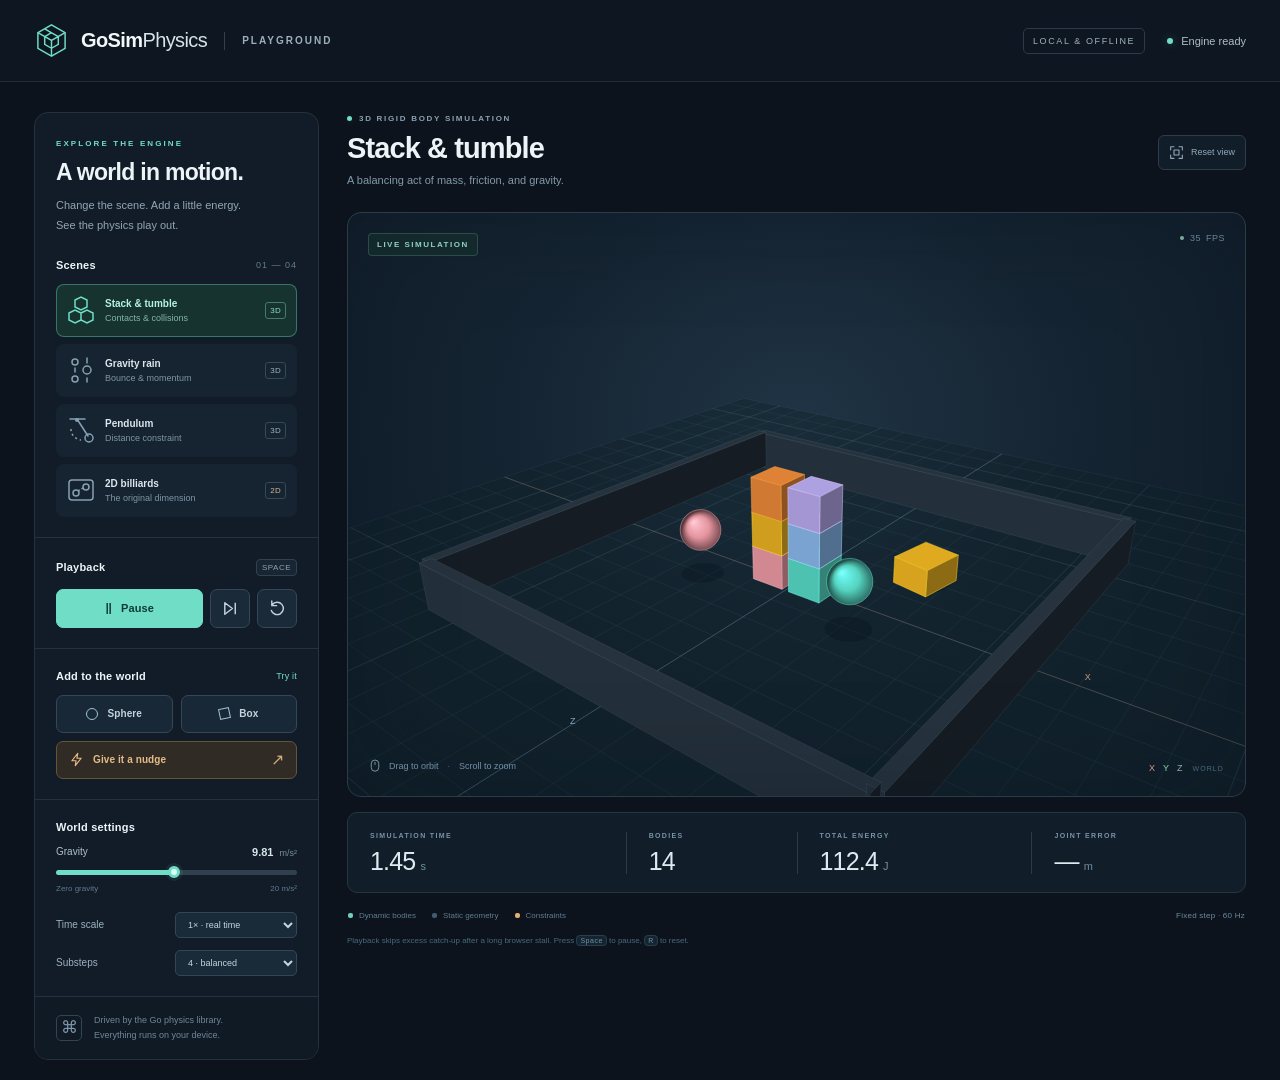
==== examples/browser/demo.html @ 7efc049d "Add 3D physics and offline WebAssembly playground" ====
<!-- Generated with go generate ./examples/browser; do not edit. Go runtime: see THIRD_PARTY_LICENSES.txt. -->
<!doctype html>
<html lang="en">
<head>
  <meta charset="utf-8">
  <meta name="viewport" content="width=device-width, initial-scale=1">
  <meta name="theme-color" content="#0c131d">
  <title>GoSimPhysics · Playground</title>
  <style>:root{color-scheme:dark;--bg:#0c131d;--panel:#111c28;--stage:#101b27;--line:#263341;--text:#edf4f7;--muted:#899ba9;--teal:#70ddc7;--amber:#efba75;--radius:14px;font-family:Inter,"Segoe UI",Arial,sans-serif;font-synthesis:none;font-weight:400;background:var(--bg);color:var(--text)}
*{box-sizing:border-box}body{margin:0;min-width:320px}button,input,select{font:inherit}button,select,input[type=range]{-webkit-tap-highlight-color:transparent}button{cursor:pointer}button:disabled,input:disabled,select:disabled{cursor:wait;opacity:.45}button:focus-visible,a:focus-visible,select:focus-visible,canvas:focus-visible{outline:2px solid var(--teal);outline-offset:4px}button{transition:background .18s,border-color .18s,color .18s,transform .18s}button:active:not(:disabled){transform:translateY(1px)}svg{display:block}button svg{flex-shrink:0}button span{pointer-events:none}[hidden]{display:none!important}
.app-header{height:82px;display:flex;align-items:center;justify-content:space-between;border-bottom:1px solid #202c39;padding:0 34px;gap:20px;background:#0e1721}.brand{color:#f2f7f7;text-decoration:none;display:flex;align-items:center;gap:12px;font-size:20px;font-weight:720;letter-spacing:-.6px;white-space:nowrap}.brand>span{display:flex;align-items:center}.brand-icon{width:35px;height:35px;color:var(--teal)}.brand-light{font-weight:400;color:#d6e3e8}.brand-divider{height:18px;width:1px;background:#34414c;margin:0 17px}.brand-subtitle{font-size:10px;font-weight:650;letter-spacing:2px;color:#9dafba}.header-right{display:flex;align-items:center;gap:22px;white-space:nowrap}.local-badge{font-size:9px;letter-spacing:1.6px;color:#a0b1bd;border:1px solid #2a3a48;border-radius:5px;padding:7px 9px}.engine-status{font-size:11px;color:#aebcc6;display:flex;align-items:center;gap:8px}.status-dot,.live-dot,.fps-dot{width:6px;height:6px;border-radius:50%;display:inline-block;background:#d9ae65;box-shadow:0 0 10px #d9ae6530}.engine-status.ready .status-dot{background:var(--teal);box-shadow:0 0 10px #70ddc740}.engine-status.error .status-dot{background:#ef8880}.workspace{display:grid;grid-template-columns:285px minmax(0,1fr);gap:28px;max-width:1680px;margin:auto;padding:30px 34px 20px;align-items:start}.control-panel{background:var(--panel);border:1px solid #24313e;border-radius:var(--radius);overflow:hidden}.control-panel section{padding:21px 21px 20px;border-bottom:1px solid #24313e}.control-panel .scene-section{padding-top:26px}.eyebrow{font-size:8px;letter-spacing:2.1px;color:var(--teal);font-weight:700;margin:0 0 11px}h1{font-size:23px;letter-spacing:-.7px;font-weight:620;margin:0 0 10px}.panel-intro{font-size:11px;line-height:1.8;color:#93a6b5;margin:0 0 23px}.section-heading{display:flex;align-items:center;justify-content:space-between;margin-bottom:13px;gap:8px}.section-heading h2{font-size:11px;font-weight:650;margin:0;letter-spacing:.2px}.section-heading>span{font-size:9px;letter-spacing:1px;color:#637b8d}.section-heading .small-note{color:var(--teal);letter-spacing:.2px}kbd{font-family:inherit;font-size:8px;color:#8fa2af;background:#182634;border:1px solid #304150;border-radius:4px;padding:3px 5px;letter-spacing:.5px;font-weight:500}.scene-list{display:grid;gap:7px}.scene-button{width:100%;border:1px solid transparent;border-radius:8px;padding:11px 10px;background:#162330;color:#9bb1c0;display:flex;align-items:center;text-align:left;gap:10px;position:relative}.scene-button:hover:not(:disabled){background:#1a2d3a;border-color:#3c5865}.scene-button.selected{border-color:#65cdbb6e;background:#17332f;color:var(--teal)}.scene-icon{width:28px;height:29px;flex-shrink:0;color:#87a1b3}.scene-icon svg{width:28px;height:28px}.selected .scene-icon{color:var(--teal)}.scene-copy{display:flex;flex-direction:column;gap:4px;flex:1;min-width:0}.scene-copy strong{font-size:10px;color:#dbe7ed;font-weight:600;white-space:nowrap}.scene-copy small{font-size:9px;color:#7e96a6;white-space:nowrap}.selected .scene-copy strong{color:#b4f2e5}.selected .scene-copy small{color:#80b5aa}.dimension-tag{font-size:8px;letter-spacing:.3px;border:1px solid #354958;padding:3px 4px;color:#a0b6c3;border-radius:3px}.selected .dimension-tag{border-color:#437b70;color:#92dccd}.dimension-tag-2d{color:#d4b995}.button{border:1px solid #344756;min-height:38px;border-radius:7px;display:inline-flex;align-items:center;justify-content:center;gap:9px;color:#c3d4df;background:#1a2a38;font-size:10px;font-weight:600;letter-spacing:.1px}.button:hover:not(:disabled){background:#233b4a;border-color:#537080}.button-primary{background:var(--teal);border-color:var(--teal);color:#0e3c34;font-size:11px}.button-primary:hover:not(:disabled){background:#91ecd9;border-color:#91ecd9}.button-primary>span:first-child{font-size:15px;font-weight:800;line-height:1}.playback-row{display:grid;grid-template-columns:1fr 40px 40px;gap:7px}.button-icon{padding:9px}.button-icon svg{width:19px;height:19px}.spawn-row{display:grid;grid-template-columns:1fr 1fr;gap:8px}.button-secondary{background:#182837}.shape-circle{width:12px;height:12px;border:1.4px solid #9ac5d2;border-radius:50%;display:inline-block}.shape-box{width:11px;height:11px;border:1.4px solid #9ac5d2;display:inline-block;transform:rotate(-12deg)}.button-kick{width:100%;margin-top:8px;color:#e5bc86;background:#302b24;border-color:#66533b;justify-content:flex-start;padding:0 12px}.button-kick svg{width:15px;height:15px}.button-kick>span{margin-left:auto;font-size:16px;color:#cfac7c}.button-kick:hover:not(:disabled){background:#423528;border-color:#a2845b}.slider-heading{display:flex;justify-content:space-between;align-items:center;font-size:10px;color:#afc0cc;margin:3px 0 12px}.slider-heading output{font-variant-numeric:tabular-nums;font-size:11px;color:#d7e6eb;font-weight:600}.slider-heading output span{font-size:9px;color:#778e9f;font-weight:400;margin-left:3px}input[type=range]{width:100%;height:5px;appearance:none;-webkit-appearance:none;border-radius:5px;background:linear-gradient(to right,var(--teal) 49.05%,#31404e 49.05%);margin:0;display:block;cursor:pointer;accent-color:var(--teal)}input[type=range]::-webkit-slider-thumb{appearance:none;-webkit-appearance:none;width:12px;height:12px;background:#d9fff5;border:3px solid #70ddc7;border-radius:50%;box-shadow:0 0 0 3px #70ddc714}input[type=range]::-moz-range-thumb{width:7px;height:7px;background:#d9fff5;border:3px solid #70ddc7;border-radius:50%}.range-endpoints{display:flex;justify-content:space-between;color:#607a8c;font-size:8px;margin:9px 0 19px}.select-row{display:flex;align-items:center;justify-content:space-between;gap:10px;font-size:10px;color:#9cb1bf;margin-top:12px}.select-row select{color:#c4d5df;background:#192a38;border:1px solid #324655;border-radius:5px;font-size:9px;padding:6px 21px 6px 8px;min-width:122px;cursor:pointer}.panel-footnote{display:flex;align-items:center;gap:12px;padding:16px 21px;background:#101a25}.footnote-mark{border:1px solid #334352;border-radius:5px;color:#7c96a9;font-size:17px;width:26px;height:26px;display:grid;place-items:center}.panel-footnote p{font-size:9px;color:#6f8799;line-height:1.7;margin:0}.simulation-panel{min-width:0;padding-top:1px}.stage-heading{display:flex;justify-content:space-between;align-items:center;min-height:99px;padding:1px 0 22px;gap:16px}.stage-eyebrow{display:flex;align-items:center;gap:7px;font-size:8px;letter-spacing:1.7px;font-weight:650;color:#88a2b3;margin-bottom:9px}.live-dot{width:5px;height:5px;background:var(--teal)}.stage-heading h2{font-size:29px;font-weight:570;letter-spacing:-.9px;margin:0 0 7px}.stage-heading p{font-size:11px;line-height:1.6;color:#829aaa;margin:0}.view-button{display:flex;align-items:center;gap:7px;border:1px solid #2c3c4a;border-radius:6px;color:#91a8b9;background:#111d29;padding:9px 10px;font-size:9px;white-space:nowrap}.view-button:hover{border-color:#638596;background:#1a2b38}.view-button svg{width:15px;height:15px}.stage{width:100%;height:clamp(450px,65vh,750px);border:1px solid #2b3c49;border-radius:var(--radius);overflow:hidden;position:relative;background:radial-gradient(ellipse at 50% 36%,#203445 0,#152432 45%,#101c28 100%);isolation:isolate}.stage canvas{width:100%;height:100%;display:block;touch-action:none;cursor:grab}.stage canvas.dragging{cursor:grabbing}.stage-vignette{position:absolute;inset:0;pointer-events:none;border-radius:inherit;box-shadow:inset 0 0 110px #06101b40;z-index:2}.stage-top-left,.stage-top-right{position:absolute;top:20px;z-index:3;pointer-events:none}.stage-top-left{left:20px}.scene-pill{color:#8ed2c3;border:1px solid #47706580;background:#152f2caa;border-radius:4px;font-size:8px;letter-spacing:1.5px;font-weight:650;padding:6px 8px;display:inline-block}.scene-pill.paused{color:#d7b88d;border-color:#725d42;background:#332d25cc}.stage-top-right{right:20px;color:#698396;font-size:9px;letter-spacing:.5px;display:flex;align-items:center;gap:5px;font-variant-numeric:tabular-nums}.fps-dot{width:4px;height:4px;background:#7eaa9d;margin-right:1px;box-shadow:none}.camera-hint{position:absolute;bottom:22px;left:21px;font-size:9px;color:#7390a4;display:flex;align-items:center;gap:8px;pointer-events:none;z-index:3}.camera-hint svg{width:12px;height:16px;color:#9bb8c7}.hint-divider{padding:0 9px;color:#496b80}.axis-legend{position:absolute;bottom:23px;right:21px;display:flex;align-items:center;gap:8px;font-size:9px;z-index:3;pointer-events:none}.axis-x{color:#e09d84}.axis-y{color:#82d9bc}.axis-z{color:#8daecc}.axis-label{color:#486a7d;font-size:7px;letter-spacing:1.1px;margin-left:2px}.loading-overlay,.fatal-overlay{position:absolute;inset:0;z-index:5;display:flex;flex-direction:column;justify-content:center;align-items:center;gap:12px;text-align:center;background:#101c29f2;backdrop-filter:blur(5px);padding:30px}.loading-overlay strong,.fatal-overlay strong{font-size:16px;font-weight:550;letter-spacing:-.2px;color:#d3e5eb}.loading-overlay>span,.fatal-overlay p{font-size:11px;line-height:1.7;color:#7693a7;max-width:360px;margin:0}.loading-orbit{position:relative;width:50px;height:50px;border:1px solid #3b6e6950;border-radius:50%;margin-bottom:10px;transform:rotate(-30deg)}.loading-orbit:before{content:"";position:absolute;inset:9px;border:1px solid #70ddc740;border-radius:50%;transform:rotate(60deg) scaleX(.5)}.loading-orbit:after{content:"";position:absolute;inset:20px;background:#9ae9d6;border-radius:50%;box-shadow:0 0 25px #70ddc740}.loading-orbit span{display:block;position:absolute;inset:0;animation:orbit 2s linear infinite}.loading-orbit span:after{content:"";display:block;position:absolute;width:6px;height:6px;border-radius:50%;top:-3px;left:22px;background:var(--teal);box-shadow:0 0 15px #70ddc760}@keyframes orbit{to{transform:rotate(360deg)}}.error-symbol{font-family:Georgia,serif;font-size:25px;color:#eba18e;display:grid;place-items:center;width:45px;height:45px;border:1px solid #b56c5b80;border-radius:50%;margin-bottom:8px}.fatal-overlay .button{padding:0 20px;margin-top:5px}.toast{position:absolute;z-index:7;bottom:58px;left:50%;transform:translateX(-50%);width:max-content;max-width:calc(100% - 32px);color:#f0c8ac;background:#3a2a23f2;border:1px solid #8b5d44;box-shadow:0 8px 25px #0005;border-radius:8px;font-size:11px;line-height:1.6;padding:10px 16px;text-align:center}.metrics{display:grid;grid-template-columns:1.3fr .8fr 1.1fr 1fr;border:1px solid #253643;border-radius:10px;background:#111d29;margin-top:15px;padding:19px 0 18px}.metric{display:flex;flex-direction:column;gap:10px;padding:0 22px;border-left:1px solid #2a3b48}.metric:first-child{border-left:0}.metric-label{font-size:7px;letter-spacing:1.35px;color:#7893a5;font-weight:600;white-space:nowrap}.metric-number{font-size:25px;line-height:1;letter-spacing:-.8px;font-weight:450;font-variant-numeric:tabular-nums;color:#dcebf0}.metric-number>span{font-size:11px;color:#718fa2;margin-left:5px;letter-spacing:0}.stage-footer{display:flex;align-items:center;justify-content:space-between;gap:10px;color:#5f7c90;font-size:8px;padding:18px 1px 0}.stage-footer>span:first-child{display:flex;align-items:center;gap:6px}.legend-swatch{width:5px;height:5px;display:inline-block;background:#73cdbc;border-radius:2px}.legend-static{background:#435d70;margin-left:10px}.legend-joint{background:#e0b06e;margin-left:10px}.step-note{color:#6f8b9f;letter-spacing:.25px;white-space:nowrap}.timing-note{margin:14px 0 0;color:#49687e;font-size:8px;line-height:1.8}.timing-note kbd{font-size:7px;padding:1px 3px;color:#7192a8;background:#142431;border-color:#2a3d4b}
@media(min-width:1500px){.workspace{grid-template-columns:300px minmax(0,1fr);gap:36px;padding-top:36px}.control-panel section{padding-left:24px;padding-right:24px}.stage{height:min(72vh,850px)}.panel-intro{font-size:12px}.scene-copy strong{font-size:11px}.scene-copy small{font-size:10px}.scene-button{padding:13px 11px}.stage-heading{min-height:105px}.button{font-size:11px}.metric-number{font-size:29px}}
@media(max-width:1000px){.app-header{padding:0 20px;height:74px}.workspace{padding:23px 20px 18px;grid-template-columns:250px minmax(0,1fr);gap:20px}.control-panel section{padding-left:16px;padding-right:16px}.panel-footnote{padding-left:16px}.brand-subtitle{display:none}.brand-divider{display:none}.stage-heading h2{font-size:25px}.stage-heading p{font-size:10px}.stage-heading{min-height:100px}.stage{height:clamp(480px,69vh,720px)}.view-button{padding:8px}.view-button>span{display:none}.metrics{grid-template-columns:1.1fr .7fr 1fr .9fr}.metric{padding:0 12px;gap:11px}.metric-label{font-size:6px;letter-spacing:.85px}.metric-number{font-size:23px}.local-badge{font-size:8px;letter-spacing:1.2px}.header-right{gap:14px}.stage-footer{align-items:flex-start;line-height:1.8}.stage-footer>span:first-child{flex-wrap:wrap;row-gap:0}.camera-hint{font-size:8px;left:15px}.axis-legend{right:14px;gap:6px}.axis-label{display:none}.hint-divider{padding:0 5px}}
@media(max-width:700px){.app-header{height:65px;padding:0 17px}.brand{font-size:18px;gap:9px}.brand-icon{width:29px;height:29px}.header-right{gap:10px}.local-badge{display:none}.engine-status{font-size:9px;gap:6px}.workspace{display:flex;flex-direction:column;padding:20px 13px 20px;gap:22px}.simulation-panel{order:0;width:100%}.control-panel{order:1;width:100%;display:grid;grid-template-columns:1fr 1fr}.control-panel section{padding:18px;border-bottom:1px solid #24313e}.control-panel .scene-section{grid-column:1/-1;padding:21px 18px}.scene-section>.eyebrow{display:none}.scene-section>h1{font-size:20px}.panel-intro{margin:0 0 17px;font-size:10px;line-height:1.6}.panel-intro br{display:none}.scene-list{grid-template-columns:1fr 1fr;gap:8px}.scene-button{padding:10px 8px;gap:8px}.scene-copy strong{font-size:10px}.scene-copy small{font-size:8px}.scene-icon,.scene-icon svg{width:25px;height:25px}.dimension-tag{font-size:7px;padding:3px}.playback-section{border-right:1px solid #24313e}.control-panel .settings-section{grid-column:1/-1;padding-top:19px;padding-bottom:21px}.settings-section>.section-heading{margin-bottom:17px}.select-row{margin-top:13px}.select-row select{min-width:150px}.range-endpoints{margin-bottom:16px}.control-panel .panel-footnote{grid-column:1/-1;padding:15px 18px}.panel-footnote p br{display:none}.stage-heading{min-height:85px;padding-bottom:18px}.stage-heading h2{font-size:25px;letter-spacing:-.65px}.stage-heading p{font-size:10px}.stage-eyebrow{font-size:7px;letter-spacing:1.35px;margin-bottom:8px}.stage{height:430px;border-radius:12px}.stage-top-left,.stage-top-right{top:15px}.stage-top-left{left:14px}.stage-top-right{right:15px;font-size:8px}.scene-pill{font-size:7px;padding:5px 6px}.camera-hint{bottom:17px;left:13px;font-size:8px;gap:6px}.axis-legend{bottom:18px;right:14px;font-size:8px;gap:7px}.camera-hint svg{width:10px;height:14px}.metrics{margin-top:12px;padding:17px 0;grid-template-columns:1.1fr .7fr 1fr .9fr;gap:0}.metric{padding:0 10px;gap:10px}.metric-label{font-size:6px;letter-spacing:.6px}.metric-number{font-size:22px}.metric-number>span{font-size:9px;margin-left:3px}.stage-footer{padding-top:14px;font-size:7px}.stage-footer>span:first-child{gap:4px}.legend-static,.legend-joint{margin-left:7px}.step-note{font-size:7px}.timing-note{font-size:7px;margin-top:11px}.playback-row{grid-template-columns:1fr 33px 33px;gap:5px}.button{min-height:35px;font-size:9px;gap:7px}.button-icon{padding:7px}.button-icon svg{width:17px;height:17px}.spawn-row{gap:5px}.button-kick{padding:0 9px;gap:6px}.button-kick svg{width:13px;height:13px}.section-heading h2{font-size:10px}.section-heading>span{font-size:8px}.interaction-section .small-note{display:none}}
@media(max-width:370px){.brand{font-size:16px}.stage{height:390px}.metric{padding:0 7px}.metric-label{letter-spacing:.2px;font-size:5.5px}.metric-number{font-size:20px}.scene-copy small{display:none}.scene-button{gap:6px}.scene-copy strong{font-size:9px}.control-panel section{padding-left:13px;padding-right:13px}.playback-row{grid-template-columns:1fr 29px 29px}.stage-footer .step-note{display:none}}
@media(prefers-reduced-motion:reduce){*{transition:none!important}.loading-orbit span{animation:none}}
</style>
</head>
<body>
  <header class="app-header">
    <a class="brand" href="#" aria-label="GoSimPhysics playground">
      <svg class="brand-icon" viewBox="0 0 36 36" fill="none" aria-hidden="true"><path d="m18 2 14 8v16l-14 8-14-8V10L18 2Z" stroke="currentColor" stroke-width="1.5"/><path d="m4 10 14 8 14-8M18 18v16M11 6l14 8v8l-7 4-7-4V14l7-4" stroke="currentColor" stroke-width="1.5"/></svg>
      <span>GoSim<span class="brand-light">Physics</span><span class="brand-divider"></span><span class="brand-subtitle">PLAYGROUND</span></span>
    </a>
    <div class="header-right"><span class="local-badge">LOCAL &amp; OFFLINE</span><span class="engine-status" id="engine-status" role="status"><span class="status-dot"></span><span id="engine-status-text">Starting engine</span></span></div>
  </header>

  <main class="workspace">
    <aside class="control-panel" aria-label="Simulation controls">
      <section class="scene-section">
        <p class="eyebrow">EXPLORE THE ENGINE</p>
        <h1>A world in motion.</h1>
        <p class="panel-intro">Change the scene. Add a little energy.<br>See the physics play out.</p>
        <div class="section-heading"><h2>Scenes</h2><span>01 — 04</span></div>
        <div class="scene-list" role="group" aria-label="Choose a scene">
          <button class="scene-button engine-control selected" data-scene="stack" aria-pressed="true" disabled>
            <span class="scene-icon"><svg viewBox="0 0 28 28" fill="none" aria-hidden="true"><path d="m8 3 6-3 6 3v7l-6 3-6-3V3ZM2 16l6-3 6 3v7l-6 3-6-3v-7Zm12 0 6-3 6 3v7l-6 3-6-3v-7Z" transform="translate(0 1)" stroke="currentColor" stroke-width="1.5"/></svg></span>
            <span class="scene-copy"><strong>Stack &amp; tumble</strong><small>Contacts &amp; collisions</small></span><span class="dimension-tag">3D</span>
          </button>
          <button class="scene-button engine-control" data-scene="rain" aria-pressed="false" disabled>
            <span class="scene-icon"><svg viewBox="0 0 28 28" fill="none" aria-hidden="true"><circle cx="8" cy="6" r="3" stroke="currentColor" stroke-width="1.5"/><circle cx="20" cy="14" r="4" stroke="currentColor" stroke-width="1.5"/><circle cx="8" cy="23" r="3" stroke="currentColor" stroke-width="1.5"/><path d="M20 2v5M8 12v4m12 6v4" stroke="currentColor" stroke-width="1.5" stroke-linecap="round"/></svg></span>
            <span class="scene-copy"><strong>Gravity rain</strong><small>Bounce &amp; momentum</small></span><span class="dimension-tag">3D</span>
          </button>
          <button class="scene-button engine-control" data-scene="pendulum" aria-pressed="false" disabled>
            <span class="scene-icon"><svg viewBox="0 0 28 28" fill="none" aria-hidden="true"><path d="M3 3h15M10 3l11 17" stroke="currentColor" stroke-width="1.5" stroke-linecap="round"/><circle cx="10" cy="4" r="2" fill="currentColor"/><circle cx="22" cy="22" r="4" stroke="currentColor" stroke-width="1.5"/><path d="M4 13c0 6 4 10 10 11" stroke="currentColor" stroke-width="1.5" stroke-dasharray="2 3"/></svg></span>
            <span class="scene-copy"><strong>Pendulum</strong><small>Distance constraint</small></span><span class="dimension-tag">3D</span>
          </button>
          <button class="scene-button engine-control" data-scene="billiards2d" aria-pressed="false" disabled>
            <span class="scene-icon"><svg viewBox="0 0 28 28" fill="none" aria-hidden="true"><rect x="2" y="4" width="24" height="20" rx="3" stroke="currentColor" stroke-width="1.5"/><circle cx="9" cy="17" r="3" stroke="currentColor" stroke-width="1.5"/><circle cx="19" cy="11" r="3" stroke="currentColor" stroke-width="1.5"/><path d="m11 15 5-3" stroke="currentColor" stroke-width="1.5" stroke-dasharray="2 2"/></svg></span>
            <span class="scene-copy"><strong>2D billiards</strong><small>The original dimension</small></span><span class="dimension-tag dimension-tag-2d">2D</span>
          </button>
        </div>
      </section>

      <section class="playback-section" aria-label="Playback">
        <div class="section-heading"><h2>Playback</h2><kbd>SPACE</kbd></div>
        <div class="playback-row">
          <button class="button button-primary engine-control" id="pause-button" disabled><span id="pause-icon" aria-hidden="true">Ⅱ</span><span id="pause-label">Pause</span></button>
          <button class="button button-icon engine-control" id="step-button" aria-label="Single step" title="Pause and advance one step" disabled><svg viewBox="0 0 20 20" fill="none" aria-hidden="true"><path d="m4 4 8 6-8 6V4Zm11 0v12" stroke="currentColor" stroke-width="1.5" stroke-linejoin="round"/></svg></button>
          <button class="button button-icon engine-control" id="reset-button" aria-label="Reset scene" title="Reset scene (R)" disabled><svg viewBox="0 0 20 20" fill="none" aria-hidden="true"><path d="M4.5 6a6.5 6.5 0 1 1-1 6M4 2v5h5" stroke="currentColor" stroke-width="1.5" stroke-linecap="round" stroke-linejoin="round"/></svg></button>
        </div>
      </section>

      <section class="interaction-section" aria-label="Add motion">
        <div class="section-heading"><h2>Add to the world</h2><span class="small-note">Try it</span></div>
        <div class="spawn-row">
          <button class="button button-secondary engine-control" id="sphere-button" disabled><span class="shape-circle" aria-hidden="true"></span>Sphere</button>
          <button class="button button-secondary engine-control" id="box-button" disabled><span class="shape-box" aria-hidden="true"></span>Box</button>
        </div>
        <button class="button button-kick engine-control" id="kick-button" disabled><svg viewBox="0 0 18 18" fill="none" aria-hidden="true"><path d="m10.5 1.5-7 9h5l-1 6 7-9h-5l1-6Z" stroke="currentColor" stroke-width="1.4" stroke-linejoin="round"/></svg>Give it a nudge<span aria-hidden="true">↗</span></button>
      </section>

      <section class="settings-section" aria-label="World settings">
        <div class="section-heading"><h2>World settings</h2></div>
        <label class="slider-heading" for="gravity-input"><span>Gravity</span><output id="gravity-value" for="gravity-input">9.81 <span>m/s²</span></output></label>
        <input class="engine-control" id="gravity-input" type="range" min="0" max="20" step="0.01" value="9.81" disabled>
        <div class="range-endpoints"><span>Zero gravity</span><span>20 m/s²</span></div>
        <div class="select-row"><label for="speed-input">Time scale</label><select id="speed-input" class="engine-control" disabled><option value="0.25">0.25× · slow</option><option value="0.5">0.5×</option><option value="1" selected>1× · real time</option><option value="2">2×</option></select></div>
        <div class="select-row"><label for="substeps-input">Substeps</label><select id="substeps-input" class="engine-control" disabled><option value="1">1 · basic</option><option value="4" selected>4 · balanced</option><option value="8">8 · precise</option></select></div>
      </section>
      <div class="panel-footnote"><span class="footnote-mark" aria-hidden="true">⌘</span><p>Driven by the Go physics library.<br>Everything runs on your device.</p></div>
    </aside>

    <section class="simulation-panel" aria-label="Physics simulation">
      <div class="stage-heading">
        <div><div class="stage-eyebrow"><span class="live-dot"></span><span id="dimension-label">3D RIGID BODY SIMULATION</span></div><h2 id="scene-title">Stack &amp; tumble</h2><p id="scene-description">A balancing act of mass, friction, and gravity.</p></div>
        <button class="view-button" id="view-button" title="Reset camera view"><svg viewBox="0 0 18 18" fill="none" aria-hidden="true"><path d="M6 2H2v4m10-4h4v4M2 12v4h4m10-4v4h-4M6 6h6v6H6V6Z" stroke="currentColor" stroke-width="1.3" stroke-linecap="round" stroke-linejoin="round"/></svg><span>Reset view</span></button>
      </div>

      <div class="stage" id="stage">
        <canvas id="simulation-canvas" tabindex="0" aria-label="Interactive physics scene. Drag to orbit the 3D camera and scroll to zoom."></canvas>
        <div class="stage-vignette" aria-hidden="true"></div>
        <div class="stage-top-left"><span class="scene-pill" id="playback-status">LIVE SIMULATION</span></div>
        <div class="stage-top-right"><span class="fps-dot"></span><span id="fps-value">—</span> FPS</div>
        <div class="camera-hint" id="camera-hint"><svg viewBox="0 0 16 18" fill="none" aria-hidden="true"><rect x="3" y="1" width="10" height="15" rx="5" stroke="currentColor"/><path d="M8 4v3" stroke="currentColor" stroke-linecap="round"/></svg><span>Drag to orbit<span class="hint-divider">·</span>Scroll to zoom</span></div>
        <div class="axis-legend" aria-hidden="true"><span class="axis-x">X</span><span class="axis-y">Y</span><span class="axis-z" id="z-label">Z</span><span class="axis-label">WORLD</span></div>
        <div class="loading-overlay" id="loading-overlay" role="status"><div class="loading-orbit"><span></span></div><strong>Preparing your world</strong><span>Starting the physics engine…</span></div>
        <div class="fatal-overlay" id="fatal-overlay" role="alert" hidden><span class="error-symbol">!</span><strong>The engine couldn't start</strong><p id="fatal-message"></p><button class="button button-secondary" id="reload-button">Try again</button></div>
        <div class="toast" id="toast" role="status" aria-live="polite" hidden></div>
      </div>

      <div class="metrics" aria-label="Simulation metrics">
        <div class="metric"><span class="metric-label">SIMULATION TIME</span><span class="metric-number" id="time-value">0.00<span>s</span></span></div>
        <div class="metric"><span class="metric-label">BODIES</span><span class="metric-number" id="bodies-value">—</span></div>
        <div class="metric"><span class="metric-label">TOTAL ENERGY</span><span class="metric-number" id="energy-value">0.0<span>J</span></span></div>
        <div class="metric"><span class="metric-label">JOINT ERROR</span><span class="metric-number" id="joint-value">—<span>m</span></span></div>
      </div>
      <footer class="stage-footer"><span><i class="legend-swatch"></i>Dynamic bodies<i class="legend-swatch legend-static"></i>Static geometry<i class="legend-swatch legend-joint"></i>Constraints</span><span class="step-note">Fixed step · 60 Hz</span></footer>
      <p class="timing-note">Playback skips excess catch-up after a long browser stall. Press <kbd>Space</kbd> to pause, <kbd>R</kbd> to reset.</p>
    </section>
  </main>

  <script>// Copyright 2018 The Go Authors. All rights reserved.
// Use of this source code is governed by a BSD-style
// license that can be found in the LICENSE file.

"use strict";

(() => {
	const enosys = () => {
		const err = new Error("not implemented");
		err.code = "ENOSYS";
		return err;
	};

	if (!globalThis.fs) {
		let outputBuf = "";
		globalThis.fs = {
			constants: { O_WRONLY: -1, O_RDWR: -1, O_CREAT: -1, O_TRUNC: -1, O_APPEND: -1, O_EXCL: -1, O_DIRECTORY: -1 }, // unused
			writeSync(fd, buf) {
				outputBuf += decoder.decode(buf);
				const nl = outputBuf.lastIndexOf("\n");
				if (nl != -1) {
					console.log(outputBuf.substring(0, nl));
					outputBuf = outputBuf.substring(nl + 1);
				}
				return buf.length;
			},
			write(fd, buf, offset, length, position, callback) {
				if (offset !== 0 || length !== buf.length || position !== null) {
					callback(enosys());
					return;
				}
				const n = this.writeSync(fd, buf);
				callback(null, n);
			},
			chmod(path, mode, callback) { callback(enosys()); },
			chown(path, uid, gid, callback) { callback(enosys()); },
			close(fd, callback) { callback(enosys()); },
			fchmod(fd, mode, callback) { callback(enosys()); },
			fchown(fd, uid, gid, callback) { callback(enosys()); },
			fstat(fd, callback) { callback(enosys()); },
			fsync(fd, callback) { callback(null); },
			ftruncate(fd, length, callback) { callback(enosys()); },
			lchown(path, uid, gid, callback) { callback(enosys()); },
			link(path, link, callback) { callback(enosys()); },
			lstat(path, callback) { callback(enosys()); },
			mkdir(path, perm, callback) { callback(enosys()); },
			open(path, flags, mode, callback) { callback(enosys()); },
			read(fd, buffer, offset, length, position, callback) { callback(enosys()); },
			readdir(path, callback) { callback(enosys()); },
			readlink(path, callback) { callback(enosys()); },
			rename(from, to, callback) { callback(enosys()); },
			rmdir(path, callback) { callback(enosys()); },
			stat(path, callback) { callback(enosys()); },
			symlink(path, link, callback) { callback(enosys()); },
			truncate(path, length, callback) { callback(enosys()); },
			unlink(path, callback) { callback(enosys()); },
			utimes(path, atime, mtime, callback) { callback(enosys()); },
		};
	}

	if (!globalThis.process) {
		globalThis.process = {
			getuid() { return -1; },
			getgid() { return -1; },
			geteuid() { return -1; },
			getegid() { return -1; },
			getgroups() { throw enosys(); },
			pid: -1,
			ppid: -1,
			umask() { throw enosys(); },
			cwd() { throw enosys(); },
			chdir() { throw enosys(); },
		}
	}

	if (!globalThis.path) {
		globalThis.path = {
			resolve(...pathSegments) {
				return pathSegments.join("/");
			}
		}
	}

	if (!globalThis.crypto) {
		throw new Error("globalThis.crypto is not available, polyfill required (crypto.getRandomValues only)");
	}

	if (!globalThis.performance) {
		throw new Error("globalThis.performance is not available, polyfill required (performance.now only)");
	}

	if (!globalThis.TextEncoder) {
		throw new Error("globalThis.TextEncoder is not available, polyfill required");
	}

	if (!globalThis.TextDecoder) {
		throw new Error("globalThis.TextDecoder is not available, polyfill required");
	}

	const encoder = new TextEncoder("utf-8");
	const decoder = new TextDecoder("utf-8");

	globalThis.Go = class {
		constructor() {
			this.argv = ["js"];
			this.env = {};
			this.exit = (code) => {
				if (code !== 0) {
					console.warn("exit code:", code);
				}
			};
			this._exitPromise = new Promise((resolve) => {
				this._resolveExitPromise = resolve;
			});
			this._pendingEvent = null;
			this._scheduledTimeouts = new Map();
			this._nextCallbackTimeoutID = 1;

			const setInt64 = (addr, v) => {
				this.mem.setUint32(addr + 0, v, true);
				this.mem.setUint32(addr + 4, Math.floor(v / 4294967296), true);
			}

			const setInt32 = (addr, v) => {
				this.mem.setUint32(addr + 0, v, true);
			}

			const getInt64 = (addr) => {
				const low = this.mem.getUint32(addr + 0, true);
				const high = this.mem.getInt32(addr + 4, true);
				return low + high * 4294967296;
			}

			const loadValue = (addr) => {
				const f = this.mem.getFloat64(addr, true);
				if (f === 0) {
					return undefined;
				}
				if (!isNaN(f)) {
					return f;
				}

				const id = this.mem.getUint32(addr, true);
				return this._values[id];
			}

			const storeValue = (addr, v) => {
				const nanHead = 0x7FF80000;

				if (typeof v === "number" && v !== 0) {
					if (isNaN(v)) {
						this.mem.setUint32(addr + 4, nanHead, true);
						this.mem.setUint32(addr, 0, true);
						return;
					}
					this.mem.setFloat64(addr, v, true);
					return;
				}

				if (v === undefined) {
					this.mem.setFloat64(addr, 0, true);
					return;
				}

				let id = this._ids.get(v);
				if (id === undefined) {
					id = this._idPool.pop();
					if (id === undefined) {
						id = this._values.length;
					}
					this._values[id] = v;
					this._goRefCounts[id] = 0;
					this._ids.set(v, id);
				}
				this._goRefCounts[id]++;
				let typeFlag = 0;
				switch (typeof v) {
					case "object":
						if (v !== null) {
							typeFlag = 1;
						}
						break;
					case "string":
						typeFlag = 2;
						break;
					case "symbol":
						typeFlag = 3;
						break;
					case "function":
						typeFlag = 4;
						break;
				}
				this.mem.setUint32(addr + 4, nanHead | typeFlag, true);
				this.mem.setUint32(addr, id, true);
			}

			const loadSlice = (addr) => {
				const array = getInt64(addr + 0);
				const len = getInt64(addr + 8);
				return new Uint8Array(this._inst.exports.mem.buffer, array, len);
			}

			const loadSliceOfValues = (addr) => {
				const array = getInt64(addr + 0);
				const len = getInt64(addr + 8);
				const a = new Array(len);
				for (let i = 0; i < len; i++) {
					a[i] = loadValue(array + i * 8);
				}
				return a;
			}

			const loadString = (addr) => {
				const saddr = getInt64(addr + 0);
				const len = getInt64(addr + 8);
				return decoder.decode(new DataView(this._inst.exports.mem.buffer, saddr, len));
			}

			const testCallExport = (a, b) => {
				this._inst.exports.testExport0();
				return this._inst.exports.testExport(a, b);
			}

			const timeOrigin = Date.now() - performance.now();
			this.importObject = {
				_gotest: {
					add: (a, b) => a + b,
					callExport: testCallExport,
				},
				gojs: {
					// Go's SP does not change as long as no Go code is running. Some operations (e.g. calls, getters and setters)
					// may synchronously trigger a Go event handler. This makes Go code get executed in the middle of the imported
					// function. A goroutine can switch to a new stack if the current stack is too small (see morestack function).
					// This changes the SP, thus we have to update the SP used by the imported function.

					// func wasmExit(code int32)
					"runtime.wasmExit": (sp) => {
						sp >>>= 0;
						const code = this.mem.getInt32(sp + 8, true);
						this.exited = true;
						delete this._inst;
						delete this._values;
						delete this._goRefCounts;
						delete this._ids;
						delete this._idPool;
						this.exit(code);
					},

					// func wasmWrite(fd uintptr, p unsafe.Pointer, n int32)
					"runtime.wasmWrite": (sp) => {
						sp >>>= 0;
						const fd = getInt64(sp + 8);
						const p = getInt64(sp + 16);
						const n = this.mem.getInt32(sp + 24, true);
						fs.writeSync(fd, new Uint8Array(this._inst.exports.mem.buffer, p, n));
					},

					// func resetMemoryDataView()
					"runtime.resetMemoryDataView": (sp) => {
						sp >>>= 0;
						this.mem = new DataView(this._inst.exports.mem.buffer);
					},

					// func nanotime1() int64
					"runtime.nanotime1": (sp) => {
						sp >>>= 0;
						setInt64(sp + 8, (timeOrigin + performance.now()) * 1000000);
					},

					// func walltime() (sec int64, nsec int32)
					"runtime.walltime": (sp) => {
						sp >>>= 0;
						const msec = (new Date).getTime();
						setInt64(sp + 8, msec / 1000);
						this.mem.setInt32(sp + 16, (msec % 1000) * 1000000, true);
					},

					// func scheduleTimeoutEvent(delay int64) int32
					"runtime.scheduleTimeoutEvent": (sp) => {
						sp >>>= 0;
						const id = this._nextCallbackTimeoutID;
						this._nextCallbackTimeoutID++;
						this._scheduledTimeouts.set(id, setTimeout(
							() => {
								this._resume();
								while (this._scheduledTimeouts.has(id)) {
									// for some reason Go failed to register the timeout event, log and try again
									// (temporary workaround for https://github.com/golang/go/issues/28975)
									console.warn("scheduleTimeoutEvent: missed timeout event");
									this._resume();
								}
							},
							getInt64(sp + 8),
						));
						this.mem.setInt32(sp + 16, id, true);
					},

					// func clearTimeoutEvent(id int32)
					"runtime.clearTimeoutEvent": (sp) => {
						sp >>>= 0;
						const id = this.mem.getInt32(sp + 8, true);
						clearTimeout(this._scheduledTimeouts.get(id));
						this._scheduledTimeouts.delete(id);
					},

					// func getRandomData(r []byte)
					"runtime.getRandomData": (sp) => {
						sp >>>= 0;
						crypto.getRandomValues(loadSlice(sp + 8));
					},

					// func finalizeRef(v ref)
					"syscall/js.finalizeRef": (sp) => {
						sp >>>= 0;
						const id = this.mem.getUint32(sp + 8, true);
						this._goRefCounts[id]--;
						if (this._goRefCounts[id] === 0) {
							const v = this._values[id];
							this._values[id] = null;
							this._ids.delete(v);
							this._idPool.push(id);
						}
					},

					// func stringVal(value string) ref
					"syscall/js.stringVal": (sp) => {
						sp >>>= 0;
						storeValue(sp + 24, loadString(sp + 8));
					},

					// func valueGet(v ref, p string) ref
					"syscall/js.valueGet": (sp) => {
						sp >>>= 0;
						const result = Reflect.get(loadValue(sp + 8), loadString(sp + 16));
						sp = this._inst.exports.getsp() >>> 0; // see comment above
						storeValue(sp + 32, result);
					},

					// func valueSet(v ref, p string, x ref)
					"syscall/js.valueSet": (sp) => {
						sp >>>= 0;
						Reflect.set(loadValue(sp + 8), loadString(sp + 16), loadValue(sp + 32));
					},

					// func valueDelete(v ref, p string)
					"syscall/js.valueDelete": (sp) => {
						sp >>>= 0;
						Reflect.deleteProperty(loadValue(sp + 8), loadString(sp + 16));
					},

					// func valueIndex(v ref, i int) ref
					"syscall/js.valueIndex": (sp) => {
						sp >>>= 0;
						storeValue(sp + 24, Reflect.get(loadValue(sp + 8), getInt64(sp + 16)));
					},

					// valueSetIndex(v ref, i int, x ref)
					"syscall/js.valueSetIndex": (sp) => {
						sp >>>= 0;
						Reflect.set(loadValue(sp + 8), getInt64(sp + 16), loadValue(sp + 24));
					},

					// func valueCall(v ref, m string, args []ref) (ref, bool)
					"syscall/js.valueCall": (sp) => {
						sp >>>= 0;
						try {
							const v = loadValue(sp + 8);
							const m = Reflect.get(v, loadString(sp + 16));
							const args = loadSliceOfValues(sp + 32);
							const result = Reflect.apply(m, v, args);
							sp = this._inst.exports.getsp() >>> 0; // see comment above
							storeValue(sp + 56, result);
							this.mem.setUint8(sp + 64, 1);
						} catch (err) {
							sp = this._inst.exports.getsp() >>> 0; // see comment above
							storeValue(sp + 56, err);
							this.mem.setUint8(sp + 64, 0);
						}
					},

					// func valueInvoke(v ref, args []ref) (ref, bool)
					"syscall/js.valueInvoke": (sp) => {
						sp >>>= 0;
						try {
							const v = loadValue(sp + 8);
							const args = loadSliceOfValues(sp + 16);
							const result = Reflect.apply(v, undefined, args);
							sp = this._inst.exports.getsp() >>> 0; // see comment above
							storeValue(sp + 40, result);
							this.mem.setUint8(sp + 48, 1);
						} catch (err) {
							sp = this._inst.exports.getsp() >>> 0; // see comment above
							storeValue(sp + 40, err);
							this.mem.setUint8(sp + 48, 0);
						}
					},

					// func valueNew(v ref, args []ref) (ref, bool)
					"syscall/js.valueNew": (sp) => {
						sp >>>= 0;
						try {
							const v = loadValue(sp + 8);
							const args = loadSliceOfValues(sp + 16);
							const result = Reflect.construct(v, args);
							sp = this._inst.exports.getsp() >>> 0; // see comment above
							storeValue(sp + 40, result);
							this.mem.setUint8(sp + 48, 1);
						} catch (err) {
							sp = this._inst.exports.getsp() >>> 0; // see comment above
							storeValue(sp + 40, err);
							this.mem.setUint8(sp + 48, 0);
						}
					},

					// func valueLength(v ref) int
					"syscall/js.valueLength": (sp) => {
						sp >>>= 0;
						setInt64(sp + 16, parseInt(loadValue(sp + 8).length));
					},

					// valuePrepareString(v ref) (ref, int)
					"syscall/js.valuePrepareString": (sp) => {
						sp >>>= 0;
						const str = encoder.encode(String(loadValue(sp + 8)));
						storeValue(sp + 16, str);
						setInt64(sp + 24, str.length);
					},

					// valueLoadString(v ref, b []byte)
					"syscall/js.valueLoadString": (sp) => {
						sp >>>= 0;
						const str = loadValue(sp + 8);
						loadSlice(sp + 16).set(str);
					},

					// func valueInstanceOf(v ref, t ref) bool
					"syscall/js.valueInstanceOf": (sp) => {
						sp >>>= 0;
						this.mem.setUint8(sp + 24, (loadValue(sp + 8) instanceof loadValue(sp + 16)) ? 1 : 0);
					},

					// func copyBytesToGo(dst []byte, src ref) (int, bool)
					"syscall/js.copyBytesToGo": (sp) => {
						sp >>>= 0;
						const dst = loadSlice(sp + 8);
						const src = loadValue(sp + 32);
						if (!(src instanceof Uint8Array || src instanceof Uint8ClampedArray)) {
							this.mem.setUint8(sp + 48, 0);
							return;
						}
						const toCopy = src.subarray(0, dst.length);
						dst.set(toCopy);
						setInt64(sp + 40, toCopy.length);
						this.mem.setUint8(sp + 48, 1);
					},

					// func copyBytesToJS(dst ref, src []byte) (int, bool)
					"syscall/js.copyBytesToJS": (sp) => {
						sp >>>= 0;
						const dst = loadValue(sp + 8);
						const src = loadSlice(sp + 16);
						if (!(dst instanceof Uint8Array || dst instanceof Uint8ClampedArray)) {
							this.mem.setUint8(sp + 48, 0);
							return;
						}
						const toCopy = src.subarray(0, dst.length);
						dst.set(toCopy);
						setInt64(sp + 40, toCopy.length);
						this.mem.setUint8(sp + 48, 1);
					},

					"debug": (value) => {
						console.log(value);
					},
				}
			};
		}

		async run(instance) {
			if (!(instance instanceof WebAssembly.Instance)) {
				throw new Error("Go.run: WebAssembly.Instance expected");
			}
			this._inst = instance;
			this.mem = new DataView(this._inst.exports.mem.buffer);
			this._values = [ // JS values that Go currently has references to, indexed by reference id
				NaN,
				0,
				null,
				true,
				false,
				globalThis,
				this,
			];
			this._goRefCounts = new Array(this._values.length).fill(Infinity); // number of references that Go has to a JS value, indexed by reference id
			this._ids = new Map([ // mapping from JS values to reference ids
				[0, 1],
				[null, 2],
				[true, 3],
				[false, 4],
				[globalThis, 5],
				[this, 6],
			]);
			this._idPool = [];   // unused ids that have been garbage collected
			this.exited = false; // whether the Go program has exited

			// Pass command line arguments and environment variables to WebAssembly by writing them to the linear memory.
			let offset = 4096;

			const strPtr = (str) => {
				const ptr = offset;
				const bytes = encoder.encode(str + "\0");
				new Uint8Array(this.mem.buffer, offset, bytes.length).set(bytes);
				offset += bytes.length;
				if (offset % 8 !== 0) {
					offset += 8 - (offset % 8);
				}
				return ptr;
			};

			const argc = this.argv.length;

			const argvPtrs = [];
			this.argv.forEach((arg) => {
				argvPtrs.push(strPtr(arg));
			});
			argvPtrs.push(0);

			const keys = Object.keys(this.env).sort();
			keys.forEach((key) => {
				argvPtrs.push(strPtr(`${key}=${this.env[key]}`));
			});
			argvPtrs.push(0);

			const argv = offset;
			argvPtrs.forEach((ptr) => {
				this.mem.setUint32(offset, ptr, true);
				this.mem.setUint32(offset + 4, 0, true);
				offset += 8;
			});

			// The linker guarantees global data starts from at least wasmMinDataAddr.
			// Keep in sync with cmd/link/internal/ld/data.go:wasmMinDataAddr.
			const wasmMinDataAddr = 4096 + 8192;
			if (offset >= wasmMinDataAddr) {
				throw new Error("total length of command line and environment variables exceeds limit");
			}

			this._inst.exports.run(argc, argv);
			if (this.exited) {
				this._resolveExitPromise();
			}
			await this._exitPromise;
		}

		_resume() {
			if (this.exited) {
				throw new Error("Go program has already exited");
			}
			this._inst.exports.resume();
			if (this.exited) {
				this._resolveExitPromise();
			}
		}

		_makeFuncWrapper(id) {
			const go = this;
			return function () {
				const event = { id: id, this: this, args: arguments };
				go._pendingEvent = event;
				go._resume();
				return event.result;
			};
		}
	}
})();
</script>
  <script id="gosim-wasm" type="application/octet-stream">AGFzbQEAAAAA8oCAgAAKZ286YnVpbGRpZP8gR28gYnVpbGQgSUQ6ICJxcUtDRmY2T25BU1FnRzB5a1lNeS9XaWN5WURROWdfcGVhTG81dE5TRC96WGxSVy1PYklaU2M0UVZmSXkteC9UWlNjTHlRRHpVVV84QnRsZHVtaSIKIP8Bu4CAgAALYAF/AX9gAX8AYAR+fn5+AX5gA39/fwF/[base64]/AUEAC34BQgALfgFCAAt+AUIAC34BQgALfgFCAAt+AUIAC38BQQALB6GAgIAABANydW4AigsGcmVzdW1lAIsLBWdldHNwAIwLA21lbQIACeungIAAAQBBgCALpxQVFhcYGRobHB0eHyAhIiMkJSYnKCkqKywtLi8wMTIzNDU2Nzg5Ojs8PT4/[base64]/AH9Af4B/wGAAoECggKDAoQChQKGAocCiAKJAooCiwKMAo0CjgKPApACkQKSApMClAKVApYClwKYApkCmgKbApwCnQKeAp8CoAKhAqICowKkAqUCpgKnAqgCqQKqAqsCrAKtAq4CrwKwArECsgKzArQCtQK2ArcCuAK5AroCuwK8Ar0CvgK/AsACwQLCAsMCxALFAsYCxwLIAskCygLLAswCzQLOAs8C0ALRAtIC0wLUAtUC1gLXAtgC2QLaAtsC3ALdAt4C3wLgAuEC4gLjAuQC5QLmAucC6ALpAuoC6wLsAu0C7gLvAvAC8QLyAvMC9AL1AvYC9wL4AvkC+gL7AvwC/[base64]/ED8gPzA/QD9QP2A/cD+AP5A/oD+wP8A/0D/gP/[base64]/AT9BP4E/wSABYEFggWDBYQFhQWGBYcFiAWJBYoFiwWMBY0FjgWPBZAFkQWSBZMFlAWVBZYFlwWYBZkFmgWbBZwFnQWeBZ8FoAWhBaIFowWkBaUFpgWnBagFqQWqBasFrAWtBa4FrwWwBbEFsgWzBbQFtQW2BbcFuAW5BboFuwW8Bb0FvgW/BcAFwQXCBcMFxAXFBcYFxwXIBckFygXLBcwFzQXOBc8F0AXRBdIF0wXUBdUF1gXXBdgF2QXaBdsF3AXdBd4F3wXgBeEF4gXjBeQF5QXmBecF6AXpBeoF6wXsBe0F7gXvBfAF8QXyBfMF9AX1BfYF9wX4BfkF+gX7BfwF/[base64]/gb/[base64]/IH8wf0B/UH9gf3B/gH+Qf6B/sH/Af9B/4H/weACIEIggiDCIQIhQiGCIcIiAiJCIoIiwiMCI0IjgiPCJAIkQiSCJMIlAiVCJYIlwiYCJkImgibCJwInQieCJ8IoAihCKIIowikCKUIpginCKgIqQiqCKsIrAitCK4IrwiwCLEIsgizCLQItQi2CLcIuAi5CLoIuwi8CL0Ivgi/CMAIwQjCCMMIxAjFCMYIxwjICMkIygjLCMwIzQjOCM8I0AjRCNII0wjUCNUI1gjXCNgI2QjaCNsI3AjdCN4I3wjgCOEI4gjjCOQI5QjmCOcI6AjpCOoI6wjsCO0I7gjvCPAI8QjyCPMI9Aj1CPYI9wj4CPkI+gj7CPwI/[base64]/gn/[base64]/Ar9Cv4K/wqAC4ELgguDC4QLhQuGC4cLiAuJC4oLiwuMC40LjguPC5ALkQuSC5MLlAuVC5YLlwuYC5kLmgubC5wLnQueC58LoAuhC6ILowukC6ULpgunC6gLqQuqC6sLrAutC64LrwuwC7ELsguzC7QLtQu2C7cLuAu5C7oLuwu8C70Lvgu/C8ALwQvCC8MLxAvFC8YLxwvIC8kLygvLC8wLzQvOC88L0AvRC9IL0wvUC9UL1gvXC9gL2QvaC9sL3AvdC94L3wvgC+EL4gvjC+QL5QvmC+cL6AvpC+oL6wvsC+0L7gvvC/AL8QvyC/ML9Av1C/YL9wv4C/kL+gv7C/wL/Qv+C/[base64]/gz/[base64]/A39Df4N/w2ADoEOgg6DDoQOhQ6GDocOiA6JDooOiw6MDo0Ojg6PDpAOkQ6SDpMOlA6VDpYOlw6YDpkOmg6bDpwOnQ6eDp8OoA6hDqIOow6kDqUOpg6nDqgOqQ6qDqsOrA6tDq4Orw6wDrEOsg6zDrQOtQ62DrcOuA65DroOuw68Dr0Ovg6/DsAOwQ7CDsMOxA7FDsYOxw7IDskOyg7LDswOzQ7ODs8O0A7RDtIO0w7UDtUO1g7XDtgO2Q7aDtsO3A7dDt4O3w7gDuEO4g7jDuQO5Q7mDucO6A7pDuoO6w7sDu0O7g7vDvAO8Q7yDvMO9A71DvYO9w74DvkO+g77DvwO/Q7+Dv8OgA+BD4IPgw+ED4UPhg+HD4gPiQ+KD4sPjA+ND44Pjw+QD5EPkg+TD5QPlQ+WD5cPmA+ZD5oPmw+cD50Png+fD6APoQ+iD6MPpA+lD6YPpw+oD6kPqg+rD6wPrQ+uD68PsA+xD7IPsw+0D7UPtg+3D7gPuQ+6D7sPvA+9D74Pvw/AD8EPwg/DD8QPxQ/GD8cPyA/JD8oPyw/MD80Pzg/PD9AP0Q/SD9MP1A/VD9YP1w/YD9kP2g/bD9wP3Q/eD98P4A/hD+IP4w/kD+UP5g/nD+gP6Q/qD+sP7A/tD+4P7w/wD/EP8g/zD/QP9Q/2D/cP+A/5D/oP+w/8D/0P/g//[base64]/BD9EP4Q/xCAEYERghGDEYQRhRGGEYcRiBGJEYoRixGMEY0RjhGPEZARkRGSEZMRlBGVEZYRlxGYEZkRmhGbEZwRnRGeEZ8RoBGhEaIRoxGkEaURphGnEagRqRGqEasRrBGtEa4RrxGwEbERshGzEbQRtRG2EbcRuBG5EboRuxG8Eb0RvhG/EcARwRHCEcMRxBHFEcYRxxHIEckRyhHLEcwRzRHOEc8R0BHREdIR0xHUEdUR1hHXEdgR2RHaEdsR3BHdEd4R3xHgEeER4hHjEeQR5RHmEecR6BHpEeoR6xHsEe0R7hHvEfAR8RHyEfMR9BH1EfYR9xH4EfkR+hH7EfwR/[base64]/hL/[base64]/IT8xP0E/UT9hP3E/gT+RP6E/sT/BP9E/4T/[base64]/A34jACEBAkADQAJAAkACQAJAAkACQAJAIAAOBwAAAQIDBAUGCyABIwKnKAIQTQRAIAFBCGsiASQAIAFCgICIgAE3AwBBABDdCiMAIQENCAsgAUEQayIBJAAgATEAGEL/AYMhAkKgyPwApykDCCEDQqDI/[base64]/[base64]/[base64]/[base64]/[base64]/hCECIARCClQEQEEIIQAMNgtByQAhAAw1CyAEQgpURQRAQcYAIQAMNQsLIAGtQtQAfCAEfKcgAjwAAAEgASkDyAEiAiEFQgAhBkEWIQAMMwsgAa1CygB8IAZ8pyACPAAAIAZCAXwhBiAHIQILIAJCB4chByACQv8AgyECIAdQBEBBGCEADDILCyACQoB/[base64]/[base64]/[base64]/[base64]/MANwMAIAGtQgh8pyACNwMAIAFBCGsiASQAIAFC04CsgAE3AwBBABCaCiMAIQENAwsLAQsAC0EBC8QKAgF/[base64]//[base64]/8CAgF/[base64]/IwAhAQJAAkACQCAADgMAAAABCyABKQMIUARAIAFBCGsiASQAIAFCgYDAgAE3AwBBABCnBSMAIQENAgsgAa1CCHynIAEpAwg3AwBBABAcIwAhAQ8LAAtBAQtsAgF/[base64]/IwAhAQJAAkACQCAADgMAAAABCyABKQMIUARAIAFBCGsiASQAIAFCgYDMgAE3AwBBABCnBSMAIQENAgsgAa1CCHynIAEpAwg3AwBBABAcIwAhAQ8LAAtBAQtsAgF/[base64]/IwAhAQJAAkACQCAADgMAAAABCyABKQMIUARAIAFBCGsiASQAIAFCgYDYgAE3AwBBABCnBSMAIQENAgsgAa1CCHynIAEpAwg3AwBBABAcIwAhAQ8LAAtBAQtsAgF/[base64]/IAEpAwiAIAEpAxBUrSECIAGtQhh8pyABKQMQIAEpAwh+NwMAIAGtQiB8pyACPAAAIAFBCGoiASQAQQAPCwsAC/kBAgF/AX4jACEBAkADQAJAAkACQAJAAkACQCAADgYAAAECAwQFCyABIwKnKAIQTQRAIAFBCGsiASQAIAFCgIDkgAE3AwBBABDdCiMAIQENBwsgAUEQayIBJAAgASABKQMYNwMAIAGtQgh8pyABKQMgNwMAIAFBCGsiASQAIAFCgoDkgAE3AwBBABAvIwAhAQ0GC0KQz/[base64]/IQQLIARCAFNFBEBBDiEADGULCyACIQRCACEGQgAhBUERIQAMYwsgBCACWEUEQEH1ACEADGMLCyAEQgF8IgUgAlhFBEBB8wAhAAxiCwsgAiAEfUJ/[base64]/[base64]/[base64]/wCnKQMAIgIhAkKA2f8ApykDCCEDQT8hAAw2CyACQiB8IQIgA0J/[base64]/wCnKQMIIQkgAyAJVEUEQEHjACEADCcLCyADQgWGIQlCgNn/[base64]/AKcpAwghAiABKQM4IAJURQRAQeEAIQAMIgsLQoDZ/wCnKQMAIAEpA0h8p0IBPAAYQoDZ/wCnKQMIIQIgASkDOCACVEUEQEHfACEADCELC0KA2f8ApykDACABKQNIfKcgATEAJzwAGSABKQN4IQUgASkDWCEGQQIhAAwfCyABQQhrIgEkACABQtqA6IABNwMAQQAQ1AUjACEBDR8LIAFCy/[base64]/wCnKQMAIAd8pyAEPAAZIANCAXwhAwsgAyACU0UEQEECIQAMEgsLQoDZ/wCnKQMIIQcgAyAHVEUEQEHrACEADBELCyADQgWGIQdCgNn/AKcpAwAgB3ynQgE8ABhCgNn/[base64]/[base64]/////D4MhBSADIAVCk8mkkgl+QiCIfCEDIAQgA0IgiHwgBUKkksmkAn4gA0L/////D4N8QiCIfCEDIAIgA31CAYggA3xCAogiAiABKQOAAVQEQEEtIQAMHgsLIAJC/[base64]/[base64]/[base64]/AYMhAiABKQOwAadCASAChkIAIAJCwABUGyADpykDCHw3AwggBKcxACAgASkDsAGnMQAGfUL/[base64]/[base64]/AINCgYKEiJCgwIABfoUiAkJ/hSACQv/9+/fv37//fnyDIQIBAQEgAkKAgYKEiJCgwIB/[base64]/[base64]/AIMhAyABIAM3AyggAiADQoGChIiQoMCAAX6FIgJCf4UgAkL//fv379+//358gyECAQEBIAJCgIGChIiQoMCAf4MhAkETIQAMGwsgASkDMEJ/[base64]/IABNwMAQQAQpwUjACEBDRgLIAKnKQMAIQMgASABKQOQATcDACABrUIIfKcgBDcDACACJAEgAyABQQhrIgEkACABQqeA/IABNwMAQhCIpyEAQQAgABEAACMAIQENFwsgAa1CEHynMQAAp0UEQEENIQAMFgsLIAEpA4ABpzUCgAFCAYNQrSECASACUEUEQEEtIQAMFQsLIAEgASkDgAGnKQMwNwMAIAGtQgh8pyABKQNYNwMAIAGtQhB8pyABKQOQATcDACABQQhrIgEkACABQqyA/[base64]/IABNwMAQQAQpwUjACEBDRALIAKnKQMAQoCBgoSIkKDAgH+DIQQBAQEgBFAEQEHnACEADA8LCyABKQOAAVAEQCABQQhrIgEkACABQsKA/IABNwMAQQAQpwUjACEBDQ8LIAEpA4ABpykDWCEFIAEpA4ABpykDYCEGIAEpA4ABpzUCgAFCBINQrSEHIAR6QgOIIQQgASAENwMYIAQgBn4gBXwhBQEBAQEgAiAFfCECIAdQRQRAQdMAIQAMDgsLIAEgAjcDSCABIAEpA4ABpykDMDcDACABQQhrIgEkACABQtCA/IABNwMAQQAQ/wkjACEBDQ0LQqCigwGnNQIAUK0hAiABrUIIfKcpAwAhAyACUEUEQEHSACEADAwLCyABIAM3A1AgASkDSKcpAwAhAiABIAI3AzgQ/[base64]/[base64]/QojACEBIgKnIAEpAyA3AwAgAqcgASkDGDcDCCABKQMgIQMLIAEpAzCnIAM3AxAgA1AEQCABQQhrIgEkACABQpKAgIEBNwMAQQAQpwUjACEBDQMLASADp0KAgYKEiJCgwIB/NwMAIAFBKGoiASQAIAFBCGoiASQAQQAPCwsAC0EBC+QIAgF/[base64]/[base64]/[base64]/wCDQoGChIiQoMCAAX6FIgJCf4UgAkL//fv379+//358gyECAQEBIAJCgIGChIiQoMCAf4MhAkERIQAMFwsgASkDIEJ/[base64]/[base64]/[base64]/[base64]//379+/fv/9+fIMhBQEBIAE1AiBC/////[base64]/[base64]/AIMhBiAIekIDiCEIIAcgAiADIAh+fHwhAiAHIAh8IQMBAQEgAqcgATUCMD4CACAFpzMBBEJ/fCECIAcgBKcpA2ggBKcpA3AgCH58fCEEASAFpyACPQEEIAWnIAWnMwEAQgF8PQEAAQEgA6cgBjwAACABrUI4fKcgBDcDACABQRBqIgEkACABQQhqIgEkAEEADwsgAUKQs/[base64]/wCDIQQgAyAEQoGChIiQoMCAAX6FIgVCf4UgBUL//fv379+//[base64]/[base64]/[base64]/[base64]//379+/fv/9+fIMhBQEBASAFQoCBgoSIkKDAgH+DIQUgASkDOCEGIAEpA0ghB0ESIQAMCgsgBUJ/[base64]/[base64]/[base64]/[base64]/[base64]/[base64]/AIMhAyABIAM3AzAgAiADQoGChIiQoMCAAX6FIgJCf4UgAkL//fv379+//358gyECAQEBIAJCgIGChIiQoMCAf4MhAiABKQNwIQQgASkDiAEhBUESIQAMDwsgAkJ/[base64]/[base64]/MANwMAIAGtQgh8p0Lw5gU3AwAgAUEIayIBJAAgAUK2gLiBATcDAEEAEJoKIwAhAQ0DCwsBCwALQQEL1AECAX8EfiMAIQECQAJAIAAOCAAAAAAAAAAAAQtCwKSDAacpAwBCBIUhAkLIpIMBpykDACEDIAEpAxAgA4VC/////w+DIQRC0KSDAacpAwAhBSACIAWFQv////8PgyAEfiECIAE1AgggAkIgiIUgBYVC/////w+DIAE1AgggAoUgA4VC/////w+DfiICQiCIIAWFQv////8PgyACIAOFQv////8Pg34iAkIgiCAChUL/////D4MhAgEBASABrUIYfKcgAjcDACABQQhqIgEkAEEADwsAC9sBAgF/BX4jACEBAkACQCAADggAAAAAAAAAAAELQsCkgwGnKQMAQgiFIQIgASkDCEIgiCEDQsikgwGnKQMAIQQgASkDECAEhUL/////D4MhBULQpIMBpykDACEGIAIgBoVC/////w+DIAV+IQIgAyACQiCIhSAGhUL/////D4MgASkDCCAChSAEhUL/////D4N+IgJCIIggBoVC/////w+DIAIgBIVC/////w+DfiICIAJCIIiFQv////[base64]////8PgyEEQtCkgwGnKQMAIQUgAiAFhUL/////D4MgBH4hAgEgAkIgiCEEIAEpAxhQBEBBBiEADAoLCyABKQMIIQYgASkDGCEHQRYhAAwICyABrUIgfKcgBCAChUL/////D4M3AwAgAUEIaiIBJABBAA8LIAZQBEAgAUEIayIBJAAgAUKJgMSBATcDAEEAEKcFIwAhAQ0ICyAEIAanNQIEhSAFhUL/////D4MgAiAGpzUCAIUgA4VC/////[base64]////8PgyACIAOFQv////8Pg34iAkIgiCAFhUL/////D4MgAiADhUL/////D4N+IgJCIIggAoVC/////[base64]/[base64]/[base64]//A4MhAiABIAI3AyggAkIDiCECIAEpA0inKQNAIQMgAkJ/[base64]/QojACEBIgKnIAEpAzA3AwAgAqcgASkDIDcDCCABKQMwIQILIAEpA0CnIAI3AxAgASkDQKcgATMBUD0BAgEgASkDKFAEQEEoIQAMDgsLIAEpAyhCCFhFBEBBGCEADA0LCyABMwFQQn98IQJBHCEADAsLQpLJACABKQMoVARAQSUhAAwLCwsgATMBUEIHfkL//wODQgOIIQILIAEpA0CnIAI9AQQgASkDQCECIAEpA0ghA0IAIQRBIyEADAgLIAKnKQMQIAQgA6cpA1B+fCEFAQEgBadCgIGChIiQoMCAfzcDACAEQgF8IQQLIAQgAqcpAxhYBEBBHSEADAcLCyABQThqIgEkACABQQhqIgEkAEEADwsgAUKQs/MANwMAIAGtQgh8p0Kg5wU3AwAgAUEIayIBJAAgAUKngMyBATcDAEEAEJoKIwAhAQ0FCwsgAUKQs/[base64]/9+/fv37//fnwgCUJ/hYMhCQEBIAlCgIGChIiQoMCAf4MhCUEnIQAMDAsgASkDOEJ/[base64]/hSAJg0KAgYKEiJCgwIB/[base64]/[base64]/[base64]/[base64]/QojACEBIgKnIAEpA0A3AwAgAqcgASkDIDcDCCABKQNAIQMLIAEpAyinIAM3AwAgAyECCyABKQNYpyABKQNYpzMBBEJ/fD0BBCABKQNYpyABKQNYpzMBAEIBfD0BACABrULIAHynKQMAIQMgASkDaEL/[base64]//379+/fv/9+fCAJQn+FgyEJAQEgCUKAgYKEiJCgwIB/[base64]/[base64]/[base64]//8Dg0IDiCABKQNYpzMBAH0gASkDWKczAQR9Qgp+Qv//[base64]/[base64]/g3shBwEBIAYgB3whBgEBQdQAIQAMFAsgBkIKfiACpzMBAlMEQEHkACEADBQLC0IAIQRB5gAhAAwSCyABQdAAaiIBJAAgAUEIaiIBJABBAA8LIARCAXwhBAsgBCACpykDGFhFBEBB/[base64]/gAhAAwMCyAFQn98IQYgAa1CwAB8pykDACAFekIDiHwhBwEBAQEBIAenQoB/[base64]/QojACEBIgKnIAEpAzA3AwAgAqcgASkDEDcDCAsgASkDKKcgASkDMDcDECABKQM4UK1QRQRAQREhAAwOCwsgASkDOKcpAwBQBEBBESEADA0LCyABKQM4pykDGCICQgBXRQRAQQkhAAwMCwsgASkDOKcpAxAhAkJ/[base64]/[base64]/[base64]/[base64]/[base64]/[base64]/QojACEBIgKnIAEpA4ABNwMAIAKnIAEpA3g3AwggASkD0AEhAiABKQNIIQMgASkDUCEEIAEpA4ABIQUgASkDYCEGIAExADchBwsgAqcgBTcDUAsgA1BFBEBB9wAhAAw/CwsgAqcpA1AiA1AEQCABQQhrIgEkACABQuGA7IEBNwMAQQAQpwUjACEBDT8LIAOnKQMAQn+FIQMBAQEgA0KAgYKEiJCgwIB/[base64]/[base64]/[base64]/fIMhBAEgBFBFBEBBtwEhAAwiCwsgAqcgAqcpA1ggB31CCHw3A1hBuwEhAAwgCyAEekIDiCAHfSACpykDWHwhBAEBIAKnIAQ3A1gLQqCigwGnNQIAUK1QRQRAQb0BIQAMHwsLIAEgAzcDsAEgASAGNwOYASACpykDACEEIAEgBDcDeCACpykDCCEFIAEgBTcDcBD/[base64]/[base64]//[base64]/[base64]//[base64]/[base64]/[base64]/AX4jACEBAkACQAJAAkAgAA4DAAABAgsgASMCpygCEE0EQCABQQhrIgEkACABQoCA/IEBNwMAQQAQ3QojACEBDQMLIAFBKGsiASQAIAEgASkDMDcDACABrUIIfKcgASkDODcDACABrUIQfKcgASkDQDcDACABQQhrIgEkACABQoKA/[base64]/g4ghAgsgASkDiAGnKQMQIAJCA4Z8pykDACECIAEgAjcDaCACUARAIAFBCGsiASQAIAFCmYCAggE3AwBBABCnBSMAIQENHQsgAqcpAxghBCABIAQ3A1ggA0IHiCEFAQEBASAFIASDIQUgA0L/[base64]//379+/fv/9+fCAJQn+FgyEJAQEgCUKAgYKEiJCgwIB/gyEJQdEAIQAMDQsgASkDUEJ/[base64]/hSAJg0KAgYKEiJCgwIB/[base64]/[base64]/g4ghAgsgASkD0AGnKQMQIAJCA4Z8pykDACECIAEgAjcDgAEgAlAEQCABQQhrIgEkACABQqmAhIIBNwMAQQAQpwUjACEBDS8LIAKnKQMYIQQgASAENwNIIANCB4ghBQEBAQEgBSAEgyEFIANC/[base64]//379+/fv/9+fCAMQn+FgyEMAQEgDEKAgYKEiJCgwIB/gyEMQdAAIQAMKwsgASkDQEJ/[base64]/ACEADCQLCyAJUK1QRQRAQfIAIQAMIwsLIAkhDEEzIQAMIQsgDUKAgYKEiJCgwIB/[base64]/[base64]/[base64]/ACnKQMIIQMgASACNwMAIAGtQgh8pyADNwMAIAFBCGsiASQAIAFCs4GEggE3AwBBABCaCiMAIQENAwsLAQsAC0EBC8UBAgF/[base64]/////[base64]/g4ghAgsgASkDKKcpAxAgAkIDhnynKQMAIgJQBEAgAUEIayIBJAAgAUKigIyCATcDAEEAEKcFIwAhAQ0UCyACpykDGCEEIANCB4ghBQEBAQEgBSAEgyEFIANC/[base64]//fv379+//358IgwgC0J/hYMhCwEBIAdC/////w+DIQwBIAtCgIGChIiQoMCAf4MhC0HEACEADA0LIAtCf3whDQEgDSALgyELCyALUK1QRQRAQcwAIQAMDAsLIAkgBqcpA1ggC3pCA4ggBqcpA2B+fHwiDac1AgAhDgEBASAOIAxRBEBB0AAhAAwLC0E/IQAMCgsgCkIGhkJ/hSAKg0KAgYKEiJCgwIB/[base64]/[base64]/[base64]/g4ghAgsgASkDcKcpAxAgAkIDhnynKQMAIgJQBEAgAUEIayIBJAAgAUKlgJCCATcDAEEAEKcFIwAhAQ0cCyACpykDGCEEIANCB4ghBQEBAQEgBSAEgyEFIANC/[base64]//fv379+//358gyENASAIQv////8PgyEPASANQoCBgoSIkKDAgH+DIQ1BxQAhAAwYCyANQn98IRABIA0gEIMhDSABKQM4IQMLIA1QrVBFBEBBzgAhAAwXCwsgB6cpA1ghECAHpykDYCERIA16QgOIIQMgDCAQIBEgA358fKc1AgAhEAEBASAPIBBRBEBB6gAhAAwWC0E/IQAMFQsgDkKAgYKEiJCgwIB/[base64]/QAhAAwJCwsgASACNwNIIAFCwLQDNwMAIAGtQgh8p0IVNwMAIAFBCGsiASQAIAFC/ICQggE3AwBBABCbCiMAIQENCAsgASkDSCECCyABKQNwpyABKQNwpzEAIkIBhTwAIiABrUKAAXynIAI3AwAgAUHgAGoiASQAIAFBCGoiASQAQQAPC0KgvPwApykDACICUK1QRQRAQYABIQAMBQsLIAKnKQMIIQILQqC8/ACnKQMIIQMgASACNwMAIAGtQgh8pyADNwMAIAFBCGsiASQAIAFCgYGQggE3AwBBABCaCiMAIQENAwsLAQsAC0EBC4ECAgF/[base64]/gyEDIAEpAzAhBEHXACEADBcLIAEpAyinKQMIIQIgASABKQMwNwMAIAGtQgh8pyACNwMAIAFBCGsiASQAIAFClYCcggE3AwBBABDFACMAIQENFwsgASkDKKcpAxghAiABrUIQfKcpAwAhAwEgAkIBUUUEQEEcIQAMFgsLQgAhAkEfIQAMFAsgAyABKQMopzEAIUI/g4ghAgsgASkDKKcpAxAgAkIDhnynKQMAIgJQBEAgAUEIayIBJAAgAUKigJyCATcDAEEAEKcFIwAhAQ0UCyACpykDGCEEIANCB4ghBQEBAQEgBSAEgyEFIANC/[base64]//fv379+//358IgwgC0J/[base64]/[base64]/[base64]/hSANQv/9+/fv37//[base64]/[base64]/[base64]/ACnKQMAIgJQrVBFBEBB/[base64]/[base64]/[base64]/hSANQv/9+/fv37//[base64]/[base64]/[base64]/[base64]/[base64]//fv379+//[base64]/IXAgF/[base64]/g4ghAgsgASkDyAGnKQMQIAJCA4Z8pykDACECIAEgAjcDkAEgAlAEQCABQQhrIgEkACABQqWAtIIBNwMAQQAQpwUjACEBDSMLIAKnKQMYIQQgASAENwNYIANCB4ghBQEBAQEgBSAEgyEFIANC/[base64]//fv379+//358gyEMAQEgDEKAgYKEiJCgwIB/gyEMQcUAIQAMHwsgDEJ/[base64]/[base64]/[base64]/[base64]/ACnKQMIIQMgASACNwMAIAGtQgh8pyADNwMAIAFBCGsiASQAIAFCnIG0ggE3AwBBABCaCiMAIQENAwsLAQsAC0EBC4ECAgF/[base64]/[base64]/[base64]/[base64]/IwAhAQJAAkACQCAADgMAAAABCyABKQMIUARAIAFBCGsiASQAIAFCgYD0ggE3AwBBABCnBSMAIQENAgsgASkDCKcgATEAEDwAACABQQhqIgEkAEEADwsAC0EBC+UCAgF/[base64]/IIBNwMAQQAQpwUjACEBDQULIAEpAwinNQIAIAE1AhBC/////[base64]/[base64]/AX4jACEBAkACQAJAIAAOAwAAAAELIAEpAwhQBEAgAUEIayIBJAAgAUKBgJSDATcDAEEAEKcFIwAhAQ0CCyABKQMIpzQCACABNAIQfCECIAEpAwinIAI+AgAgAa1CGHynIAI+AgAgAUEIaiIBJABBAA8LAAtBAQt6AgF/[base64]/[base64]/////w+DIAEpAyiIPAAAIAFBOGoiASQAIAFBCGoiASQAQQAPCwsAC0EBC2MBAX8jACEBAkACQAJAIAAOAwAAAAELIAEpAwhQBEAgAUEIayIBJAAgAUKBgKiDATcDAEEAEKcFIwAhAQ0CCyABrUIQfKcgASkDCKc1AgA+AgAgAUEIaiIBJABBAA8LAAtBAQtpAgF/[base64]/[base64]////8PgyABNAIQQv////[base64]/////[base64]/[base64]/IAIEfwNAIAAsAAAiAyABLAAAIgRGBEAgAEEBaiEAIAFBAWohAUEAIAJBf2oiAkUNAxoMAQsLIANB/wFxIARB/wFxawVBAAsPAAs1AQF/[base64]/[base64]//ft3anFFBEAgAEEEaiEAIAFBfGoiAUEDSw0BDAMLCwUgAiEBDAELDAELIAFFBEBBACEBDAMLCwNAIAAtAAAgA0YNAiAAQQFqIQAgAUF/aiIBDQBBACEBCwsLIABBACABGw8AC0UCAX8BfiMAIQEgASkDCKcgAS0AICABKQMQpxCYASMAIQGtIQIgAUJ/IAIgASkDCH0gAlAbNwMoIAFBCGoiASQAQQAPAAtFAgF/[base64]/fCEDQgAgA31CP4dCAYMhBEJ/[base64]/fEL/AYNCGVgbQv8Bg0KBxwIgBHynMQAAUgRAQR4hAAwMC0EYIQAMCwsgAiEECyAEQgNRRQRAQRchAAwKCwsBIAGtp0KBgICAgICA/P8ANwMAIAGtpysDACEIASABrUIofKcgCDkDACABrUIwfKdCAzcDACABrUI4fKdCATwAACABQRBqIgEkACABQQhqIgEkAEEADwsgBkIBfCEGCyAGIANTRQRAQSkhAAwHCwsgBCAGfKcxAAAiB0IgfCAHIAdCv398Qv8Bg0IZWBtC/wGDQrPaAiAGfKcxAABSBEBBKyEADAYLQSUhAAwFCyADIQYLQgMgBiAGQnx8QgRUGyIDQgNRBEBBLSEADAQLCyADQghRRQRAQRchAAwDCwsgAyAFfCEDQoCAgICAgID4/wBCgICAgICAgHhCACACVxshAgEgAa1CCHynIAI3AwAgAa1CCHynKwMAIQgBIAGtQih8pyAIOQMAIAGtQjB8pyADNwMAIAGtQjh8p0IBPAAAIAFBEGoiASQAIAFBCGoiASQAQQAPCwsAC0EBC+EMAgF/[base64]/[base64]/[base64]/[base64]/[base64]/[base64]/fCERIAExABwhBiAOIQNCASEHIBEhDkERIQAMOQsgDSAFU0UEQEEeIQAMOQsLIAYgAiALfnwhCyANQgF8IQ1BHyEADDcLIANCMFKtIAyEIQwLIA5CAXwhDiABMQAcIQYgDiEDQgEhByARIQ5BESEADDULIAinRQRAQSohAAw1CwsgA0IghCIDQp9/fEL/AYMhBgEgBkIFWEUEQEEqIQAMNAsLIA0gBVNFBEBBJyEADDMLCyADQql/fEL/[base64]/wGDIQYgB0IghEL/AYMhBwEgBiAHUUUEQEE/IQAMKAsLIARCAXwhAiAJIAJXBEBBPiEADCcLCyAKIAJ8pzEAACIGQitRRQRAQTUhAAwmCwsgBEICfCECQgEhBEE4IQAMJAsgBkItUUUEQEE3IQAMJAsLIARCAnwhAkJ/[base64]/[base64]/[base64]/[base64]/ACnKQMAQgAgA0IDhn18pykDACEDQRkhAAwQCyABKQNAUARAIAFBCGsiASQAIAFCo4CwhAE3AwBBABCnBSMAIQENEQsgAkJ/[base64]/[base64]/[base64]/[base64]/ACnKQMAIANCA4Z8pysDACEFIAQgBaIhBEIWIQJBCiEADBMLIAEpAyAhAgtEAAA0JvVrDEMgBGMEQEEMIQAMEgsLIAREAAA0JvVrDMNjRQRAQQ0hAAwRCwsgAa1CMHynIAQ5AwAgAa1COHynQgA8AAAgAUEQaiIBJAAgAUEIaiIBJABBAA8LQsDJ/ACnKQMIIQMgAiADVEUEQEEXIQAMDwsLIAGtQjB8pyAEQsDJ/ACnKQMAIAJCA4Z8pysDAKI5AwAgAa1COHynQgE8AAAgAUEQaiIBJAAgAUEIaiIBJABBAA8LIAEpAyBCFnxCFlRFBEBBEiEADA0LC0LAyfwApykDCCECQgAgASkDIH0iAyACVEUEQEEVIQAMDAsLIAGtQjB8pyAEQsDJ/[base64]/fCEJCyALUK1QRQRAQQchAAwSCwsgCyAHiEIAIAqnG1AEQEEEIQAMEQsLIAExAEFC/wGDIQcgBkIDfCEKIAsgB4QhByAKQsAAVK0hC0EJIQAMDwsgB0IBgyAHQgGIhCEHIAlCAXwhCQsgByAKiEIAIAunG1CtUARAQQghAAwOCwsgBUJ/[base64]/fCAHgyALIAV9IARCf3yDIAaGQgAgCqcbhCIEIAwgAoZCACADpxuEIAQgATEAQKcbIQIgASkDKEKw6/[base64]/CyABIwKnKAIQQcgGak0EQCABQQhrIgEkACABQoCAvIQBNwMAQQAQ3QojACEBDUELIAFByAdrIgEkACABIAEpA9AHNwMAIAGtQgh8pyABKQPYBzcDACABQQhrIgEkACABQoKAvIQBNwMAQQAQngEjACEBDUALIAExACCnBEBByQAhAAw/[base64]/kApzEAAKdFBEBBwAAhAAw4CwsgBUIfhiEHIARQBEBBPSEADDcLC0IoIANTBEBBOiEADDYLCyADQrp/[base64]/[base64]/[base64]/[base64]/[base64]/[base64]/[base64]/[base64]/[base64]/[base64]/[base64]/IAWAQgF8IQcLQgEgBoZCACAGQsAAVBsiBkJ/[base64]/AYNCCVgEQEErIQAMFAsLIAtCIIQiC0Kff3xC/wGDIQwBIAxCGVhFBEBBMiEADBMLCyALQql/[base64]/h0IBgyEDIAEpA2AgA3whA0IAIQRBByEADBQLIAJCLVFFBEBBBiEADBQLCyABKQNoQn98IQJCACACfUI/[base64]/[base64]/fCECIAEpA0BCACACfUI/[base64]/[base64]/AYMhCAFC4QAgCFhFBEBBGiEADAwLCyAIQuYAWEUEQEEaIQAMCwsLQjAhBkERIQAMCQsgB0LfAFFFBEBBHSEADAkLCyAGQv////8Pg0IwUgRAQR8hAAwICwtC3wAhBkERIQAMBgsgBkL/////D4NC3wBRBEBBICEADAYLC0IhIQZBESEADAQLIAGtQhh8p0IAPAAAIAFBCGoiASQAQQAPCyABrUIYfKdCADwAACABQQhqIgEkAEEADwsgAa1CGHynIAZC/////[base64]/fH1CP4cgBIN8IQQgAyABKQNgfCEGIAIgASkDYH0hByAEIAZSRQRAQRMhAAwQCwsgASADNwN4IAEgAjcDWCABIAU3A1AgASAGNwNwIAEgBDcDACABrUIIfKcgBjcDACABrUIQfKcgB0J/[base64]/////w+DIQUgBELNmbPmDH4gBULNmbPmDH5CIIh8IQYgBELMmbPmDH4gBkIgiHwgBULMmbPmDH4gBkL/////D4N8QiCIfEIDiCEEIAIgBEIKfn0hAiADQhhUBEBBAiEADBcLQR8hAAwWCyABKQMwUARAIAFBCGsiASQAIAFChoDkhAE3AwBBABCnBSMAIQENFwsgASkDMKdCADcDoAYgA0J/[base64]/[base64]/[base64]/[base64]/fCEDCyADIAR8IQIgBEJ/fCEEIAEpAyBCwABUrSEFIAEpAyAhB0IAIQhBESEADCMLIARCf3whBCAJIQgLQgAgBFdFBEBBGCEADCILCyAIIAYgBHynMQAAQlB8IAeGQgAgBacbfCIIQiCIIQkgCEL/////D4MiCkLNmbPmDH4hCyAJQs2Zs+YMfiEMIApCzJmz5gx+IQogDCALQiCIfCELIAlCzJmz5gx+IAtCIIh8IAogC0L/////D4N8QiCIfEIDiCIJQgp+IQogAkJ/fCECIAggCn0hCCACQqAGU0UEQEEVIQAMIQsLIAJCoAZURQRAQTEhAAwgCwsgBiACfKcgCEIwfDwAAEEQIQAMHgsgCFCtUEUEQEEQIQAMHgsLIAanQgE8ALEGQRAhAAwcCyAEIQgLIAhQrVBFBEBBHiEADBsLCyAIQiCIIQQgCEL/////D4MiBULNmbPmDH4hByAFQsyZs+YMfiEFIARCzZmz5gx+IAdCIIh8IQcgBELMmbPmDH4gB0IgiHwgBSAHQv////[base64]/[base64]/[base64]/[base64]/[base64]/[base64]/[base64]/IQBNwMAQQAQtQEjACEBDQULIAGtQih8pykDACECIAGtQjh8pykDACEDIAGtQjB8pykDACEEIAGtQogBfKcgAjcDACABrUKQAXynIAQ3AwAgAa1CmAF8pyADNwMAIAFByABqIgEkACABQQhqIgEkAEEADwsgAUKQs/[base64]/QEFCQ0RFRUVFRUVFRkdISUpLTE1OT1BRUlNUVVZXWAsgASMCpygCEEGQB2pNBEAgAUEIayIBJAAgAUKAgICFATcDAEEAEN0KIwAhAQ1aCyABQZAIayIBJAAgAa1CrAF8pyABKgKwCDgCACABrUKsAXynNQIAIgJCH4hQrSEDIAJCF4hC/wGDIQQBIANQrSEDIAJC////[base64]/AYMhBSAEQoF/[base64]/l3t+Qr/Y4wR8QhKHfUIBfCEFAQsgASkDuAghBkEtIQAMNQsgB0LnAFFFBEBBLCEADDULC0IBIAEpA7gIIAEpA7gIUBsiBSEGQS0hAAwzC0IBIQUgASkDuAghBgsgBUISV0UEQEE/[base64]/kAIANCA4Z8pykDACACWK1C/[base64]/iFCtIQMgAkI0iEL/D4MhBAEgA1CtIQMgAkL/////////[base64]/AYMhB0IBIAQgBacbIQQgAiAGIAWnGyECIAdC4gBRBEBB6AAhAAxECwsgATEAwAhCIIRC/wGDIQUgBEKBeHwhBiAFQvgAUQRAQeYAIQAMQwsLIAJQBEBB5AAhAAxCCwsgASADPAB3IAEgBzcDwAEgASkDyAhCAFMEQEHQACEADEELCyABIAQ3A7gBQojn+QCnMQAAp0UEQEE+IQAMQAsLIAdCxwBYRQRAQSEhAAw/[base64]/[base64]/[base64]/[base64]/[base64]/ABV0UEQEEFIQAMigELCyABKQPwASEDQQYhAAyIAQsgASkD+AEhAwsgASkD6AFCf3whBEIGIAMgATEAgQKnGyEDIARCfFMEQEEIIQAMhwELCyADIARXRQRAQQwhAAyGAQsLIAKnRQRAQQohAAyFAQsLIAEpA/ABIQJBCyEADIMBCyABKQP4ASECCyACQn98IQIgATEAgAJCfnwhA0ETIQAMgQELIAEpA+gBIAEpA/gBU0UEQEEOIQAMgQELCyABKQPwASECQQ8hAAx/CyABKQP4ASECCyACIAEpA+gBfSICQgBTRQRAQREhAAx+CwtCACECC0LmACEDQRMhAAx7CyABMQCAAiEDIAEpA/gBIQILIAEgAzwARyABIAI3A5ABIANC/[base64]/[base64]/[base64]/[base64]/ABIAZ9IghCAEIAIAhTGyIIIAcgCCAHUxshCCABIAg3A1ggByAIfSIHQgBCACAHUxshByABIAc3A0hBzwAhAAxACyABrUKIAnynIAI3AwAgAa1CkAJ8pyADNwMAIAGtQpgCfKcgBDcDACABQagBaiIBJAAgAUEIaiIBJABBAA8LIAIgA0J/fHynQjA8AAAgBUJ/[base64]/[base64]/fHynQjA8AAAgBUJ/[base64]/////D4MiCELMmbPmDH4hCSAEIAhCzZmz5gx+QiCIfCEEIAcgBEIgiHwgCSAEQv////8Pg3xCIIh8QgOIIQQgAyAEQgp+fSEDIAYgAlRFBEBB/[base64]/////w+DIQcgBEKLro+FB34gB0KLro+FB35CIIh8IghCIIghCSAIQv////8PgyEIIARCvZTcngp+IAl8IAdCvZTcngp+IAh8QiCIfCEIIAdCzJmz5gx+IQkgBELMmbPmDH4hCiAEQs2Zs+YMfiAHQs2Zs+YMfkIgiHwhBCAKIARCIIh8IAkgBEL/////D4N8QiCIfEIDiCIEQv8Bg0KaA35C/////[base64]/fHynQjA8AAAgAkJ/[base64]/[base64]/[base64]//////////D4MhBUI8IAR9IQQgAyAEiCEDQoCAgICAgICACCAFIANCAYOEVEUEQEEJIQAMRAsLIANCAXwhAwsgAyAEhiIDQoCAgICAgICAIINQrVBFBEBBCyEADEILCyADQgGIIQMgAkIBfCECCyABMQDQAUL/[base64]/[base64]/[base64]////8PgyIGQsyZs+Z8fiEJIAQgBkLNmbPmDH5CIIh8IQQgAiAFIARCIId8IAkgBEL/////D4N8QiCHfHxCA4cgAkI/[base64]////8PgyEFIARCi66PhQd+IAVCi66PhQd+QiCIfCIGQiCIIQkgBkL/////D4MhBiAEQr2U3J4KfiAJfCAFQr2U3J4KfiAGfEIgiHwhBiAEQs2Zs+YMfiAFQs2Zs+YMfkIgiHwiCUIgiCEKIAlC/////w+DIQkgBELMmbPmDH4gCnwgBULMmbPmDH4gCXxCIIh8IgRCA4giBEIgiCEFIARC/////w+DIglCzJmz5gx+IQogCULNmbPmDH4hCSAFQsyZs+YMfiELIAVCzZmz5gx+IAlCIIh8IQUgCyAFQiCIfCAKIAVC/////[base64]/////D4MhBSAEQpfdyZgIfiEGIAVCl93JmAh+IQkgBEK8vr/qCH4gBUK8vr/qCH5CIIh8IQogBiAKQiCIfCAJIApC/////w+DfEIgiHwhBiAEQouuj4UHfiAFQouuj4UHfkIgiHwiCUIgiCEKIAlC/////w+DIQkgBEK9lNyeCn4gCnwgBUK9lNyeCn4gCXxCIIh8QgaIIglC/wGDQpoDfkL/////D4NCDIhCCn4hCiAEQsyZs+YMfiELIAVCzJmz5gx+IQwgBELNmbPmDH4gBULNmbPmDH5CIIh8IQQgCyAEQiCIfCAMIARC/////w+DfEIgiHwiBEIDiCIEQiCIIQUgBEL/////D4MhCyAFQs2Zs+YMfiEMIAVCzJmz5gx+IQUgDCALQs2Zs+YMfkIgiHwhDCAFIAxCIIh8IAtCzJmz5gx+IAxC/////[base64]/[base64]/[base64]/[base64]/[base64]/[base64]/[base64]/[base64]/[base64]/[base64]/[base64]/[base64]/////D4MhByAGQpHusd4KfiEIIAdC/Z2Howh+QiCIIQkgB0KR7rHeCn4hByAGQv2dh6MIfiAJfCEGIAggBkIgiHwgByAGQv////8Pg3xCIIh8QhqIIQYgAiAGQoDC1y9+fSIHQv////8Pg0LZrtyNDX4iCEItiCEJIAcgCUKQzgB+fSIHQv////8Pg0IBiEK+lNyeCn5CJYgiCkIBhiELIAcgCkLkAH59QgGGIQcgCEIuiEK+lNyeCn5CJYgiCEIBhiEKIAkgCELkAH59QgGGIQggBCADQn98fCEJIAQgA0J+fHwhDCAHQgF8Qv////8PgyENQoG9BSANfKcxAAAhDUKBvQUgB0L/////D4N8pzEAACEHIAmnIA08AAAgDKcgBzwAACAEIANCfXx8IQcgBCADQnx8fCEJQoG9BSALQgF8Qv////8Pg3ynMQAAIQxCgb0FIAtC/////w+DfKcxAAAhCyAHpyAMPAAAIAmnIAs8AAAgBCADQnt8fCEHIAQgA0J6fHwhCUKBvQUgCEIBfEL/////D4N8pzEAACELQoG9BSAIQv////8Pg3ynMQAAIQggB6cgCzwAACAJpyAIPAAAIAQgA0J5fHwhB0KBvQUgCkIBfEL/////D4N8pzEAACEIQoG9BSAKQv////8Pg3ynMQAAIQkgB6cgCDwAACADQnh8IQMgBCADfKcgCTwAACAGIQILQgggA1cEQEECIQAMFAsLQgQgA1dFBEBBByEADBMLCyACQv////8PgyIGQtmu3I0NfkItiCEGIAIgBkKQzgB+fSICQv////8PgyIHQgGIQr6U3J4KfkIliCEHIAIgB0LkAH59QgGGIQIgA0J/fCEIIAJCAXxC/////w+DIQkgAkL/////D4MhAiAHQgGGIQdCgb0FIAl8IQlCgb0FIAJ8IQIgCCAFVEUEQEEUIQAMEgsLIAQgCHwhCCAEIANCfnx8IQogCacxAAAhCSACpzEAACELIAinIAk8AAAgCqcgCzwAACAEIANCfXx8IQggA0J8fCEDIAQgA3whCUKBvQUgB0IBfEL/////D4N8pzEAACEKQoG9BSAHQv////8Pg3ynMQAAIQcgCKcgCjwAACAJpyAHPAAAQQghAAwQCyACIQYLQgIgA1dFBEBBCyEADA8LCyAGQv////8PgyICQgGIIgJCvpTcngp+QiWIIQIgBiACQuQAfn1CAYYhBiADQn98IQcgBkIBfEL/////D4MhCCAGQv////[base64]/[base64]/7evAnxCEod9IgJCtdIGfkLLrXl8IQMgAkLbAnwhBAEBASADQg+HIQMgBEK4BVRFBEBBLCEADBELC0KA0/sAIARCBIZ8IgSnKQMAIQVCACABKQMgIAN8QgN8fSEDIAEpAxhCIIghBiAFQiCIIgcgBn4hCCABKQMYQv////8PgyEJIAVC/////w+DIQogByAJfiAKIAl+QiCIfCEHIAggB0IgiHwgCiAGfiAHQv////8Pg3xCIIh8IQcgA0I/gyEDIAcgA4giCCADhiEKASAFIAEpAxh+IQUgCiAHUkUEQEEPIQAMEAsLIAhCAYQhA0ETIQAMDgsgBKcpAwgiBEIgiCIIIAZ+IQogCCAJfiEIIARC/////w+DIgQgBn4hBiAIIAQgCX5CIIh8IQQgCiAEQiCIfCAGIARC/////w+DfEIgiHwhBEIBIAUgBH1UrUL/AYMgByAFIARUrUL/AYN9IAOIhCEDCyABKQMoQhRURQRAQSohAAwNCwtCgPv5ACABKQMoQgOGfKcpAwBCAoZCfnwhBCACQn98IQUBIAQgA1hFBEBBHiEADAwLCyADQgGDIQQgA0IgiCEGIANC/////w+DIgdCzJmz5gx+IQggBkLMmbPmDH4hCSAGQs2Zs+YMfiAHQs2Zs+YMfkIgiHwhBiAJIAZCIIh8IAggBkL/////D4N8QiCIfEIDiCEGIAQgBoQhBCADIAZCCn5SrUL/AYMhBgEgAkJ+fCEFIAYgBIQhAwsgATEAOEL/AYNC5gBRRQRAQSAhAAwKCwsgASkDMCECQSkhAAwIC0IAIAV9IQIgAyADQgKIQgGDfEIBfEICiCEDASABrULAAHynIAM3AwAgAa1CyAB8pyACNwMAIAFBEGoiASQAIAFBCGoiASQAQQAPCyADQgGDIQQgA0IgiCEGIANC/////w+DIQcgBkLMmbPmDH4hCCAHQsyZs+YMfiEJIAZCzZmz5gx+IAdCzZmz5gx+QiCIfCEGIAggBkIgiHwgCSAGQv////8Pg3xCIIh8QgOIIQYgBCAGhCEEIAMgBkIKflKtQv8BgyEGASAGIASEIQMgBUJ/[base64]/////w+DIQogBkL/////D4MhCyAKIAt+IQwgCiAIfiEIIAcgC34gDEIgiHwhCyAJIAtCIIh8IAggC0L/////D4N8QiCIfCEIIANCP4MhAyAIIAOIIgkgA4YhCwEgAiAGfiECIAsgCFJFBEBBESEADA0LCyAJQgGEIQJBFSEADAsLIAWnKQMIIgVCIIghBiAFQv////8PgyEFIAcgBn4hCSAKIAZ+IQYgByAFfiAKIAV+QiCIfCEFIAkgBUIgiHwgBiAFQv////8Pg3xCIIh8IQVCASACIAV9VK1C/wGDIAggAiAFVK1C/wGDfSADiIQhAgtC/v///////[base64]/g0KAgICAgICA+P8AhDcDAAEgAa1CGHynKwMAIQ1CyL35ACECQtDCBSEDQSohAAwGCyABrUIQfKcgA0KzCHxCNIYgAkL/////////[base64]/[base64]/sAIAV8IQVCwAAgA1cEQEErIQAMDgsLQsAAIAJ9IQIgASkDKCAChkIAIAJCwABUGyECIAWnKQMAIQYgAkIgiCEHIAZCIIghCCAHIAh+IQkgAkL/////D4MhCiAGQv////8PgyELIAogCH4hCCAHIAt+IAogC35CIIh8IQsgCSALQiCIfCAIIAtC/////w+DfEIgiHwhCCADQj+DIQMgCCADiCIJIAOGIQsBIAIgBn4hAiALIAhSRQRAQREhAAwNCwsgCUIBhCECQRUhAAwLCyAFpykDCCIFQiCIIQYgBUL/////D4MhBSAHIAZ+IQkgCiAGfiEGIAcgBX4gCiAFfkIgiHwhBSAJIAVCIIh8IAYgBUL/////D4N8QiCIfCEFQgEgAiAFfVStQv8BgyAIIAIgBVStQv8Bg30gA4iEIQILQv7//[base64]////[base64]/[base64]/fCEFIAQgBXynMQAAQjBRBEBBByEADAULCyACIQQgAyECIAQhA0EGIQAMAwsgASABKQNQNwMAIAGtQgh8pyABKQM4NwMAIAFBCGsiASQAIAFCjIC8hQE3AwBBABCuBSMAIQENAwsLAQsAC0EBC/AMAgF/[base64]/////////ACEEQgAhAkKAiICAgICAgIB/[base64]/////w+DIQwgBEL/////D4MhDSAKIAx+IA0gDH5CIIh8IQ4gCyAOQiCIfCANIAl+IA5C/////w+DfEIgiHwhCyAGQj+DIQYgCyAGiCIOIAaGIQ8BIAenKQMIIQcgBCAIfiEEIA8gC1JFBEBBFyEADBELCyAOQgGEIQRBGiEADA8LIAdCIIghDiAHQv////8PgyEPIAogDn4hECANIA5+IQ4gCiAPfiANIA9+QiCIfCEKIBAgCkIgiHwgDiAKQv////8Pg3xCIIh8IQpCASAEIAp9VK1C/wGDIAsgBCAKVK1C/wGDfSAGiIQhBAsgBCACfEIDfCEEIAVCIIghCiAFQv////8PgyELIAogCX4hDSALIAl+IQ4gCiAMfiALIAx+QiCIfCEPIA0gD0IgiHwgDiAPQv////8Pg3xCIIh8Ig0gBogiDiAGhiEPAQEBIARCAoghBCAFIAh+IQUgDyANUkUEQEEkIQAMDgsLIA5CAYQhBUEnIQAMDAsgB0IgiCEOIAdC/////w+DIQ8gCiAOfiEQIAsgDn4hDiAKIA9+IAsgD35CIIh8IQogECAKQiCIfCAOIApC/////w+DfEIgiHwhCkIBIAUgCn1UrUL/AYMgDSAFIApUrUL/AYN9IAaIhCEFCyAFIAJ9QgKIIgJCIIghBSACQv////8PgyEKIAVCzZmz5gx+IQsgCkLNmbPmDH4hDSAFQsyZs+YMfiEFIApCzJmz5gx+IQogCyANQiCIfCELIAUgC0IgiHwgCiALQv////8Pg3xCIIh8QgOIIgVCCn4hCgEBIAQgClgEQEE8IQAMCwsLIAQgAlRFBEBBOyEADAoLCyABKQMgQiCIIQIgASkDIEL/////D4MhBCAJIAJ+IQUgCSAEfiEJIAwgBH4hCiAMIAJ+IQsgCSAKQiCIfCEJIAUgCUIgiHwgCyAJQv////8Pg3xCIIh8IgUgBogiCSAGhiEKASAIIAEpAyB+IQggBSAKUkUEQEEzIQAMCQsLIAlCAYQhAkE2IQAMBwsgB0IgiCIJIAR+IQogCSACfiEJIAdC/////w+DIgcgAn4hCyAKIAcgBH5CIIh8IQQgCSAEQiCIfCALIARC/////w+DfEIgiHwhBEIBIAggBH1UrUL/AYMgBSAIIARUrUL/[base64]/gMAgF/[base64]////ACEEQgAhAkKAgICAgJCAgIB/[base64]/////D4MhDCAEQv////8PgyENIAogDH4gDSAMfkIgiHwhDiALIA5CIIh8IA0gCX4gDkL/////D4N8QiCIfCELIAZCP4MhBiALIAaIIg4gBoYhDwEgB6cpAwghByAEIAh+IQQgDyALUkUEQEEXIQAMEQsLIA5CAYQhBEEaIQAMDwsgB0IgiCEOIAdC/////w+DIQ8gCiAOfiEQIA0gDn4hDiAKIA9+IA0gD35CIIh8IQogECAKQiCIfCAOIApC/////w+DfEIgiHwhCkIBIAQgCn1UrUL/AYMgCyAEIApUrUL/AYN9IAaIhCEECyAEIAJ8QgN8IQQgBUIgiCEKIAVC/////w+DIQsgCiAJfiENIAsgCX4hDiAKIAx+IAsgDH5CIIh8IQ8gDSAPQiCIfCAOIA9C/////w+DfEIgiHwiDSAGiCIOIAaGIQ8BAQEgBEICiCEEIAUgCH4hBSAPIA1SRQRAQSQhAAwOCwsgDkIBhCEFQSchAAwMCyAHQiCIIQ4gB0L/////D4MhDyAKIA5+IRAgCyAOfiEOIAogD34gCyAPfkIgiHwhCiAQIApCIIh8IA4gCkL/////D4N8QiCIfCEKQgEgBSAKfVStQv8BgyANIAUgClStQv8Bg30gBoiEIQULIAUgAn1CAogiAkIgiCEFIAJC/////w+DIQogBULNmbPmDH4hCyAKQs2Zs+YMfiENIAVCzJmz5gx+IQUgCkLMmbPmDH4hCiALIA1CIIh8IQsgBSALQiCIfCAKIAtC/////w+DfEIgiHxCA4giBUIKfiEKAQEgBCAKWARAQTwhAAwLCwsgBCACVEUEQEE7IQAMCgsLIAEpAyBCIIghAiABKQMgQv////8PgyEEIAkgAn4hBSAJIAR+IQkgDCAEfiEKIAwgAn4hCyAJIApCIIh8IQkgBSAJQiCIfCALIAlC/////w+DfEIgiHwiBSAGiCIJIAaGIQoBIAggASkDIH4hCCAFIApSRQRAQTMhAAwJCwsgCUIBhCECQTYhAAwHCyAHQiCIIgkgAn4hCiAJIAR+IQkgB0L/////D4MiByACfiELIAkgByAEfkIgiHwhBCAKIARCIIh8IAsgBEL/////D4N8QiCIfCEEQgEgCCAEfVStQv8BgyAFIAggBFStQv8Bg30gBoiEIQILIAJCAohCAYMgAnxCAXwhAgEgAkICiCEECyABrUIwfKcgBDcDACABrUI4fKdCACADfTcDACABQRBqIgEkACABQQhqIgEkAEEADwsgAa1CMHynIAU3AwAgAa1COHynQgAgA0J/fH03AwAgAUEQaiIBJAAgAUEIaiIBJABBAA8LIAEgBzcDACABrUIIfKdCuAU3AwAgAUEIayIBJAAgAUK/[base64]/[base64]/[base64]/fCECIAGtQgh8pyAHQgAgAn1CP4cgC4N8NwMAIAGtQhB8pyACNwMAIAGtQhh8pyABKQOAATcDACABrUIgfKcgCDcDACABQQhrIgEkACABQqaA1IUBNwMAQQAQywEjACEBDRILIAGtQih8pykDACICQgBTRQRAQSghAAwRCwsgAa1CkAF8p0J/NwMAIAFB6ABqIgEkACABQQhqIgEkAEEADwsgAa1CkAF8pyABKQNYIAJ8QgF8NwMAIAFB6ABqIgEkACABQQhqIgEkAEEADwsgAa1CkAF8pyABKQNYNwMAIAFB6ABqIgEkACABQQhqIgEkAEEADwsgAa1CkAF8p0J/NwMAIAFB6ABqIgEkACABQQhqIgEkAEEADwsgAa1CkAF8p0J/[base64]/////D4MhBSABIAU3A0AgCUL/////[base64]/////[base64]/[base64]/[base64]/[base64]/[base64]/[base64]/[base64]//[base64]////[base64]/////D4MiAkIghiAChCECIAEpAxCnIAI3A0AgASkDEKcgAjcDSCABKQMIpykDAEIgiCICQiCGIAKEIQIgASkDEKcgAjcDUCABKQMQpyACNwNYIAEpAwinKQMIQv////8PgyICQiCGIAKEIQIgASkDEKcgAjcDYCABKQMQpyACNwNoIAEpAwinKQMIQiCIIgJCIIYgAoQhAiABKQMQpyACNwNwIAEpAxCnIAI3A3ggASkDCKcpAxBC/////w+DIgJCIIYgAoQhAiABKQMQpyACNwOAASABKQMQpyACNwOIASABKQMIpykDEEIgiCICQiCGIAKEIQIgASkDEKcgAjcDkAEgASkDEKcgAjcDmAEgASkDCKcpAxhC/////w+DIgJCIIYgAoQhAiABKQMQpyACNwOgASABKQMQpyACNwOoASABKQMIpykDGEIgiCICQiCGIAKEIQIgASkDEKcgAjcDsAEgASkDEKcgAjcDuAEgASkDEKcgATUCGEL/////D4MgATUCGEIBfEL/////D4NCIIaENwPAASABKQMQpyABNQIYQgJ8Qv////8PgyABNQIYQgN8Qv////8Pg0IghoQ3A8gBIAEpAxCnQgA3A9ABIAEpAxCnQgA3A9gBIAEpAxCnQgA3A+ABIAEpAxCnQgA3A+gBIAEpAxCnQgA3A/ABIAEpAxCnQgA3A/gBIAFBCGoiASQAQQAPCwALQQELsg0CAX8QfiMAIQECQANAAkACQAJAAkACQAJAAkACQAJAIAAOIAAAAQIDBAQEBQUFBQUFBQUFBQUFBQUFBQUFBQUFBQYHCAsgASMCpygCEEEwak0EQCABQQhrIgEkACABQoCA/[base64]/[base64]/ACnKQMAIQMgAlBFBEBBBSEADA4LCyABIAM3AwhC0Mz/AKcpAwAhAiABIAI3AwAQ/QojACEBIgKnIAEpAwg3AwAgAqcgASkDADcDCCABKQMIIQMLQtDM/wCnIAM3AwBCoKKDAac1AgBQrSECQqC2/ACnKQMAIQMgAlBFBEBBByEADAwLCyABIAM3AwhC2Mz/AKcpAwAhAiABIAI3AwAQ/QojACEBIgKnIAEpAwg3AwAgAqcgASkDADcDCCABKQMIIQMLQtjM/wCnIAM3AwBCoKKDAac1AgBQrSECQrC2/ACnKQMAIQMgAlBFBEBBCSEADAoLCyABIAM3AwhC4Mz/AKcpAwAhAiABIAI3AwAQ/QojACEBIgKnIAEpAwg3AwAgAqcgASkDADcDCCABKQMIIQMLQuDM/wCnIAM3AwBCoKKDAac1AgBQrSECQsC2/ACnKQMAIQMgAlBFBEBBCyEADAgLCyABIAM3AwhC6Mz/AKcpAwAhAiABIAI3AwAQ/QojACEBIgKnIAEpAwg3AwAgAqcgASkDADcDCCABKQMIIQMLQujM/wCnIAM3AwBCoKKDAac1AgBQrSECQtC2/ACnKQMAIQMgAlBFBEBBDSEADAYLCyABIAM3AwhC8Mz/AKcpAwAhAiABIAI3AwAQ/QojACEBIgKnIAEpAwg3AwAgAqcgASkDADcDCCABKQMIIQMLQvDM/wCnIAM3AwBCoKKDAac1AgBQrSECQuC2/ACnKQMAIQMgAlBFBEBBECEADAQLCyABIAM3AwhCwM3/AKcpAwAhAiABIAI3AwAQ/QojACEBIgKnIAEpAwg3AwAgAqcgASkDADcDCCABKQMIIQMLQsDN/[base64]/[base64]/tMKhULN7emVDH5C/////[base64]/////[base64]/////[base64]////[base64]/[base64]/tMKhTcDACABQQhrIgEkACABQouApIYBNwMAQQAQ7QkjACEBDQsLIAGtQhh8pykDAELN7emVDH5C/////w+DIQIBIAGtQtAAfKcgAjcDACABQThqIgEkACABQQhqIgEkAEEADwsgASkDQKcpAwghAyABIAI3AwAgAa1CCHynIAM3AwAgAa1CEHynIAEpA0hCqZ3+0wqFNwMAIAFBCGsiASQAIAFCj4CkhgE3AwBBABDtCSMAIQENCQsgAa1CGHynKQMAQs3t6ZUMfkL/////[base64]/AYMgASkDEKcwAABC/[base64]//wODIAEpAxCnMgEAQv//A4NRrTwAACABQQhqIgEkAEEADwsAC0EBC6wBAgF/AX4jACEBAkACQAJAIAAOBQAAAAAAAQsgASkDCFAEQCABQQhrIgEkACABQoGAtIYBNwMAQQAQpwUjACEBDQILIAEpAxBQBEAgAUEIayIBJAAgAUKDgLSGATcDAEEAEKcFIwAhAQ0CCyABKQMIpzQCACECIAGtQhh8pyACQv////8PgyABKQMQpzQCAEL/////D4NRrTwAACABQQhqIgEkAEEADwsAC0EBC5gBAQF/[base64]/[base64]/[base64]/[base64]/[base64]/[base64]/[base64]/[base64]/[base64]////[base64]/[base64]/[base64]/[base64]/[base64]/[base64]/[base64]/[base64]/[base64]/[base64]/[base64]/AX4jACEBAkADQAJAAkACQAJAAkACQAJAAkACQAJAAkACQAJAAkACQAJAAkACQAJAIAAOKQAAAAABAgICAwQFBQUFBgcHBwcICQoKCgoLCwsMDQ4ODg4PDxAQEBEREgsgASMCpygCEE0EQCABQQhrIgEkACABQoCA/[base64]/[base64]/[base64]/kEAgF/[base64]/[base64]/[base64]/[base64]/[base64]/0iAgF/[base64]/[base64]/[base64]/[base64]/[base64]/[base64]/[base64]/[base64]/[base64]/[base64]/[base64]/[base64]/[base64]/[base64]/AKcpAwAiAlCtIgNQRQRAQRQhAAwTCwtC0Nb/AKcpAwghAyACIQIgASkDUCEEQQQhAAwRCyACQhB8IQIgA0J/[base64]/[base64]/[base64]/oBAgF/[base64]/[base64]/[base64]/[base64]/////D4MhESAQQsyZs+YMfiEGIBFCzJmz5gx+IQUgEELNmbPmDH4gEULNmbPmDH5CIIh8IRAgBiAQQiCIfCAFIBBC/////w+DfEIgiHxCA4ghBSAPIAVCCn59IQYgDEIUVARAQdAAIQAMIQtB7AAhAAwgCyAMQhRURQRAQekAIQAMIAsLIAEgCTwAayAOIAx9QhR8IRAgD0IwfCEPIAGtQsEAfCAMfCIRpyAPPAAAQhQgDH0hDCAQIAtYBEBB4QAhAAwfCwsgASAMNwPQASABIBE3A/[base64]/[base64]/fCEMIAYhDyABKQOoAyEGC0IKIA9YRQRAQfQAIQAMFQsLIA9CIIghECAPQv////8PgyERIBBCzJmz5gx+IQYgEELNmbPmDH4gEULNmbPmDH5CIIh8IRAgBiAQQiCIfCARQsyZs+YMfiAQQv////8Pg3xCIIh8QgOIIQYgDyAGQgp+fSEPIAxCFFQEQEHuACEADBQLQYgBIQAMEwsgDEIUVEUEQEGFASEADBMLCyABIAg8AGogDiAMfUIUfCEQIA9CMHwhDyABrULVAHwgDHwiEacgDzwAAEIUIAx9IQwgECALWARAQf0AIQAMEgsLIAEgDDcD2AEgASARNwOAAyABIA43A/[base64]/[base64]/[base64]/[base64]/BFFFBEBBJCEADFcLC0KQu/[base64]/[base64]/Y2BAF/[base64]/[base64]/[base64]/oDIhwE3AwBBABDlBSMAIQENMgsgAUEIayIBJAAgAUL/[base64]/[base64]/[base64]/[base64]/[base64]/[base64]/[base64]/[base64]/[base64]/[base64]/gdAgF/[base64]/[base64]/AYMhAgFCACEDQQchAAxwCyABrUIefCADfKdCIDwAACADQgF8IQMLIANCyQBTBEBBBiEADG8LCyABIAI3A4gBIAEpA6ABpzAAGEL/AYMiA0IBUUUEQEELIQAMbgsLIAEpA6ABpykDKyEDIAEpA6ABpykDMyEEIAGtQugAfKcgAzcDACABrULoAHynIAQ3AwggAa1C6AB8IQNCACEEQeAAIQAMbAsgASkDoAGnMQAIQgGGQv8BgyIDQskAWEUEQEHcACEADGwLCwEgASkDoAGnKQMAIQQgA0J/fCEFQRAhAAxqCyABrUIefCAFfKdC3ooDIARCD4N8pzEAADwAACAEQgSIIQQgBUJ/fCEFC0IAIAVXBEBBDyEADGkLCyAEUK1QRQRAQRQhAAxoCwsgA1CtUEUEQEHZACEADGcLCyABrUIefKdCKjwAAAsgASkDoAGnMQAIQgGGQv8BgyIDQskAWEUEQEHXACEADGULC0LJACADfSEEQgIgBFOtIQVCACAEfSEGIAGtQh58IAMgBkI/[base64]/[base64]/[base64]/fCEFIAcgBHwhCCAFQhBURQRAQcUAIQAMQgsLIAEgBDcDeCAIpzEAACEDIAcgBXynMQAAIgQgAyAEIANUG0L/[base64]/CyABIAU3AwAgAa1CCHynQhA3AwAgAUEIayIBJAAgAULGgOCHATcDAEEAEKoFIwAhAQ0/[base64]/hyAGgyEGIAVQrSEFIAGtQh58IAZ8IQYgBVBFBEBBigEhAAwkCwsBIAQhBUIAIQdB5wAhAAwiCyAGp0LeigMgBEIPg3ynMQAAPAAAIARCBIghBEJ/[base64]/wAhAAwQCyABrUIefCACfKdCIDwAACACQgF8IQILIAJCyQBTBEBB/[base64]/AX4jACEBAkADQAJAAkACQAJAAkACQAJAAkACQAJAAkACQAJAAkACQAJAIAAOEAAAAQIDBAUGBwgJCgsMDQ4PCyABIwKnKAIQTQRAIAFBCGsiASQAIAFCgIDkhwE3AwBBABDdCiMAIQENEQsgAUHgAGsiASQAIAGtQhh8p0EAQcAA/[base64]/fCECIAEgAjcDECABKQM4pzUCECABKQNApzUCEIVC/////[base64]/////[base64]/////[base64]/[base64]/[base64]/fCECC0IAIAJTBEBBDSEADAQLCwEBIAFCiJ6DATcDACABQQhrIgEkACABQpSA/IcBNwMAQQAQqQIjACEBDQMLIAFBIGoiASQAIAFBCGoiASQAQQAPCwsAC0EBC9gDAgF/[base64]/An4jACEBAkADQAJAAkACQAJAAkACQCAADgYAAAECAwQFCyABIwKnKAIQTQRAIAFBCGsiASQAIAFCgICEiAE3AwBBABDdCiMAIQENBwsgAUEYayIBJAAgAULA4/[base64]/[base64]/[base64]/[base64]/////D4NCgAJURQRAQQMhAAwGCwtCgMkGIAE1AihC/////w+DQgOGfCECQQchAAwEC0LYzP8ApykDACECIAFCBDcDACABrUIIfKcgAjcDACABrUIQfKdCADwAACABQQhrIgEkACABQoSAmIgBNwMAQQAQ/[base64]/[base64]/AEAgF/[base64]////[base64]////[base64]/[base64]/[base64]/kCAgF/AX4jACEBAkADQAJAAkACQAJAAkACQAJAAkAgAA4NAAAAAAECAgIDBAQFBgcLIAEjAqcoAhBNBEAgAUEIayIBJAAgAUKAgNSIATcDAEEAEN0KIwAhAQ0JCyABQShrIgEkACABKQMwUARAIAFBCGsiASQAIAFCgoDUiAE3AwBBABCnBSMAIQENCQsgASkDMKc0AgAiAkL/////[base64]/////w+DIgNChfresQh+IQQgAkKF+t6xCH4hBSACQrbTsfsKfiADQrbTsfsKfkIgiHwhAiAFIAJCIIh8IAQgAkL/////D4N8QiCIfEITiEIBfCECQv////8HIAJC/////[base64]/[base64]/[base64]/AKcpAwBRRQRAQSAhAAwSCwtCoKKDAac1AgBQrSECIAEpA3CnKQMgIQMgAlBFBEBBHyEADBELCyABIAM3A2BC+Mz/AKcpAwAhAiABIAI3A0AQ/QojACEBIgKnIAEpA2A3AwAgAqcgASkDQDcDCCABKQNgIQMLQvjM/wCnIAM3AwALQqCigwGnNQIAUK1QRQRAQSIhAAwOCwsgASkDcKcpAxghAiABIAI3A0AgASkDcKcpAyAhAyABIAM3A0gQ/QojACEBIgKnIAEpA0A3AwAgAqcgASkDSDcDCAsgASkDcKdCADcDGCABKQNwp0IANwMgIAGtQoABfKcgASkDcKc0AgBC/////w+DQgFRrTwAACABQegAaiIBJAAgAUEIaiIBJABBAA8LIAEpA3CnQgA3AwgLIAEpA3BQBEAgAUEIayIBJAAgAUKlgNiIATcDAEEAEKcFIwAhAQ0LCyABKQNwpzQCAEL/////[base64]/wCnKQMAIQIgASkDACEDIAEgAzcDCEEJIQAMCQsgAqcpAyAhAgsgAlCtUEUEQEESIQAMCAsLIAKnNAIAQv////[base64]/fCICQiCHIgNCgr3vmAR+IQQgA0Lb6di9DX4hAyACQv////8PgyEFIAMgBULb6di9DX5CIIh8IQMgBCADQiCHfCAFQoK975gEfiADQv////8Pg3xCIId8QhKHIAJCP4d9QgF8IQJCgJTr3AMgAkKAlOvcAyACUxshAkEEIQAMEwtCfyECC0IAIAJTRQRAQRchAAwSCwtCgM3/[base64]/wCnKQMAIQMgASADNwMgEP0KIwAhASICpyABKQMoNwMAIAKnIAEpAyA3AwggASkDKCECC0KAzf8ApyACNwMAC0Kw1f8ApykDCCICUARAQR0hAAwHCwtCsNX/AKcpAwAgAkJ/[base64]/wCnKQMAIQRCsNX/[base64]/AKcgAjcDAEKgooMBpzUCAFCtUEUEQEEQIQAMGgsLIAEgAzcDWCABIAQ3A0hCsNX/AKcpAwAhAiABIAI3A0AQ/QojACEBIgKnIAEpA1g3AwAgAqcgASkDQDcDCCABKQNYIQMgASkDSCEEC0Kw1f8ApyADNwMAIAQhAiADIQUgASkDUCEDC0K41f8ApyACNwMAQqCigwGnNQIAIQQgAkJ/fCECIARQrSEEIAUgAkIDhnwhAiAEUEUEQEETIQAMFwsLIAEgAjcDWCACpykDACEEIAEgBDcDQBD9CiMAIQEiAqcgASkDUDcDACACpyABKQNANwMIIAEpA1ghAiABKQNQIQMLIAKnIAM3AwBCiM3/AKcpAwAiAlAEQCABQQhrIgEkACABQpSA8IgBNwMAQQAQpwUjACEBDRYLIAIkASACpykDACABQQhrIgEkACABQpaA8IgBNwMAQhCIpyEAQQAgABEAACMAIQENFQsgATEAAKcEQEEkIQAMFAsLQoDN/wCnKQMAIgJQrSEDAQEgA1BFBEBBICEADBMLCyABIAKnNAIAPgIAIAFBCGsiASQAIAFCnoDwiAE3AwBBABCwAiMAIQENEgsLQqCigwGnNQIAUK1QRQRAQSIhAAwQCwtCgM3/AKcpAwAhAiABIAI3A0AQ/AojACEBIgKnIAEpA0A3AwALQoDN/wCnQgA3AwALIAEpA1CnQgE8AAggAUIANwMAIAGtQgh8p0IANwMAIAGtQhB8p0IAPQEAIAGtQhh8p0IBNwMAIAFBCGsiASQAIAFCpYDwiAE3AwBBABCfCiMAIQENDQtCsNX/AKcpAwgiAkJ/fCIDIAJURQRAQTEhAAwMCwsgA0IDhiECQrDV/wCnKQMAIQNCoKKDAac1AgBQrSEEIAMgAnwhAiAEUEUEQEEoIQAMCwsLIAEgAjcDWCACpykDACEDIAEgAzcDQBD8CiMAIQEiAqcgASkDQDcDACABKQNYIQILIAKnQgA3AwBCwNX/AKcpAwAhAkK41f8ApykDAEJ/fCIDIAJYRQRAQS8hAAwJCwtCuNX/[base64]/An4jACEBA0ACQAJAAkACQAJAAkACQAJAAkAgAA4IAAECAwQFBgcICyABKQMIUARAQQchAAwJCwsgASkDCELoB1EEQEEGIQAMCAsLIAEpAwhCAFMEQEEEIQAMBwsLQpDH/[base64]/[base64]/CwsgAkJ/[base64]////////////ADcDACABQQhrIgEkACABQpmA+IgBNwMAQQAQ9gAjACEBDS0LIAFBEGoiASQAIAFBCGoiASQAQQAPCyABQsSyBTcDACABrUIIfKdC0wA3AwAgAUEIayIBJAAgAUKcgPiIATcDAEEAEJ4KIwAhAQ0rCwsgAULr/[base64]/AzcDACABrUIIfKdCFzcDACABQQhrIgEkACABQqOA+IgBNwMAQQAQ5QUjACEBDSQLIAFCoJ6DAacpAwA3AwAgAUEIayIBJAAgAUKkgPiIATcDAEEAEN4FIwAhAQ0jCyABQt2/[base64]/[base64]/MDNwMAIAGtQgh8p0IeNwMAIAFBCGsiASQAIAFCwoD4iAE3AwBBABCeCiMAIQENBQsLIAFC2ZQDNwMAIAGtQgh8p0IRNwMAIAFBCGsiASQAIAFCxID4iAE3AwBBABCeCiMAIQENAwsLAQsAC0EBC6UgAgF/[base64]/[base64]//[base64]/IgBNwMAQQAQkQEjACEBDVMLIAEpA3BCAXwhBCABKQOoASECIAEpA3ghAwsgAyACfEJ/fEITiCEFASAEIAVYRQRAQTEhAAxRCwsgASAENwNwIAEpA9ABpykDyAMiBVCtUARAQRwhAAxQCwsgAUKAgAQ3AwAgAa1CCHynQvDlAjcDACABrUIQfKdCCjcDACABQQhrIgEkACABQpmA/IgBNwMAQQAQiwMjACEBDU8LIAGtQhh8pykDACICUK1QRQRAQT4hAAxOCwsgASACNwOgASABIAEpA9ABQsgDfDcDACABrUIIfKcgAjcDACABQQhrIgEkACABQpuA/[base64]/[base64]/[base64]/[base64]/IgBNwMAQQAQrgUjACEBDTcLCyABQsSWBDcDACABrUIIfKdCIjcDACABQQhrIgEkACABQreA/IgBNwMAQQAQngojACEBDTULCyABQrTYBDcDACABrUIIfKdCLDcDACABQQhrIgEkACABQrmA/IgBNwMAQQAQngojACEBDTMLCyABQrXOAzcDACABrUIIfKdCGTcDACABQQhrIgEkACABQruA/IgBNwMAQQAQngojACEBDTELCyABIAQ3AwAgAa1CCHynQoDAADcDACABQQhrIgEkACABQr2A/IgBNwMAQQAQqwUjACEBDS8LCyABQpi3BDcDACABrUIIfKdCJzcDACABQQhrIgEkACABQr+A/IgBNwMAQQAQngojACEBDS0LCyAEpyAGpykDEDcDACAFpykD8NgBIAWnKQPA2AF9IQcBIAWnIAc3A/[base64]/[base64]/[base64]//H4NQrVAEQEH7ACEADBELCyAIIQJBDiEADA8LIAGtQvABfKdCADcDACABrUL4AXynQgA3AwAgAUHIAWoiASQAIAFBCGoiASQAQQAPCyABQrWNBDcDACABrUIIfKdCITcDACABQQhrIgEkACABQvyA/IgBNwMAQQAQngojACEBDQ4LCyABIAI3A1AgASAENwN4IAEgBzcDYCABIAY3A4gBIAFBCGsiASQAIAFC/oD8iAE3AwBBABDUBSMAIQENDAsgAUKUjQQ3AwAgAa1CCHynQiE3AwAgAUEIayIBJAAgAUL/gPyIATcDAEEAEOUFIwAhAQ0LCyABIAEpA1A3AwAgAUEIayIBJAAgAUKAgfyIATcDAEEAEOEFIwAhAQ0KCyABQp7FAjcDACABrUIIfKdCAjcDACABQQhrIgEkACABQoGB/IgBNwMAQQAQ5QUjACEBDQkLIAEgASkDeDcDACABQQhrIgEkACABQoKB/IgBNwMAQQAQ4QUjACEBDQgLIAFCn/sDNwMAIAGtQgh8p0IfNwMAIAFBCGsiASQAIAFCg4H8iAE3AwBBABDlBSMAIQENBwsgASABKQOIATcDACABrUIIfKcgASkDYDcDACABQQhrIgEkACABQoSB/IgBNwMAQQAQ5QUjACEBDQYLIAFBCGsiASQAIAFChYH8iAE3AwBBABDYBSMAIQENBQsgAUEIayIBJAAgAUKGgfyIATcDAEEAENUFIwAhAQ0ECyABQsLhBDcDACABrUIIfKdCLjcDACABQQhrIgEkACABQoeB/[base64]/[base64]//wODIQUgA6czATIiBiAFWARAQRwhAAwaCwsgAkL//wODIAOnKQNofiECIAOnMwFgQgF8IgVC//[base64]/[base64]/AYMhBgEgBkKIAVRFBEBB3QAhAAwpCwsgA0IwfCAGQgOGfKcpAwAiBlAEQCABQQhrIgEkACABQqmAiIkBNwMAQQAQpwUjACEBDSkLIAanKQM4Igd6IQgBIAhCwABTRQRAQTYhAAwoCwsgCCAGpzMBMHwiCUL//wODIQogBqczATIhCyAKIAtURQRAQTYhAAwnCwsgCUIBfCIKQj+DUEUEQEEyIQAMJgsLIApC//8DgyALUkUEQEEyIQAMJQsLQgAhB0E3IQAMIwsgCEIBfCEIIAanIAcgCIhCACAIQsAAVBs3AzggBqcgCj0BMCAGpyAGpzMBYEIBfD0BYCAJQv//[base64]/[base64]/////[base64]/[base64]//A4MhCiAGpzMBMiELIAogC1RFBEBBLyEADCsLCyAJQgF8IgpCP4NQRQRAQSshAAwqCwsgCkL//wODIAtSRQRAQSshAAwpCwtCACEHQTAhAAwnCyAIQgF8IQggBqcgByAIiEIAIAhCwABUGzcDOCAGpyAKPQEwIAanIAanMwFgQgF8PQFgIAlC//[base64]/[base64]/////[base64]/AYMiBULEAFRFBEBB8wAhAAwxCwtCoPb5ACAFQgGGfCEFIARCAYYhBCAFpzMBACEFASABrUIsfKdCADwAACADUARAIAFBCGsiASQAIAFCo4CQiQE3AwBBABCnBSMAIQENMQsgBCABrUIsfKcxAACEIgRC/wGDIQYBIAZCiAFURQRAQfAAIQAMMAsLIANCMHwgBkIDhnynKQMAIgZQBEAgAUEIayIBJAAgAUKrgJCJATcDAEEAEKcFIwAhAQ0wCyAGpykDOCIHeiEIASAIQsAAU0UEQEE4IQAMLwsLIAggBqczATB8IglC//8DgyEKIAanMwEyIQsgCiALVEUEQEE4IQAMLgsLIAlCAXwiCkI/g1BFBEBBNCEADC0LCyAKQv//A4MgC1JFBEBBNCEADCwLC0IAIQdBOSEADCoLIAhCAXwhCCAGpyAHIAiIQgAgCELAAFQbNwM4IAanIAo9ATAgBqcgBqczAWBCAXw9AWAgCUL//wODIAanKQNofiAGpykDGHwhBwFBOSEADCkLQgAhBwsgASACNwNIIAEgAzcDOCABIAU9AS4gB1AEQEE9IQAMKAsLQgAhBEE/[base64]/fCIDQv////[base64]/[base64]/AiMAIQENGgsLIAEpA0inQgA+AsABIAEpA0inNALYAUJ/fCICQv////[base64]/////[base64]/AX4jACEBAkADQAJAAkACQAJAAkACQAJAAkACQAJAAkACQAJAAkACQCAADg8AAAECAwQFBgcICQoLDA0OCyABIwKnKAIQTQRAIAFBCGsiASQAIAFCgICYiQE3AwBBABDdCiMAIQENEAsgAUEgayIBJABCtKiDAac0AgBC/////[base64]//AKcxAACnRQRAQRUhAAwPCwsBAULw//[base64]/////[base64]////////////[base64]/[base64]////8PgyAFQv////8Pg34iBSAFQiCIhUL/////D4NCGoZCIIhCAXxC/////w+DuSEHAQEgA6cgBD4CsAwBASABracgBzkDACABracpAwAiA0I0iEL/D4NCgXh8IQQgA0IviEIfgyEFIANCG4hC//8/gyEGQuCN+gAgA0IsiEL4AYN8pysDACIHIAS5oCAGukLgjfoAIAVCAXxCA4Z8pysDACAHoaJEAAAAAAAAsD6ioEQAAAAAAAA6QKEhBwFEAAAAAAAAAAAgB2NFBEBBFyEADAULC0QAAAAAAAAAACEHCyABrUIYfKcgByACuUTvOfr+Qi7mv6Ki/AZCAXw+AgAgAUEIaiIBJAAgAUEIaiIBJABBAA8LIAGtQhh8p0IAPgIAIAFBCGoiASQAIAFBCGoiASQAQQAPCwsAC0EBC9sBAgF/[base64]/[base64]/////[base64]/[base64]/kOAgF/[base64]/fCIDQv////[base64]//wODIQggBKczATIhCSAIIAlURQRAQS0hAAwdCwsgB0IBfCIIQj+DUEUEQEErIQAMHAsLIAhC//8DgyAJUkUEQEErIQAMGwsLQgAhBUEvIQAMGQsgBkIBfCEGIASnIAUgBohCACAGQsAAVBs3AzggBKcgCD0BMCAEpyAEpzMBYEIBfD0BYCAHQv//[base64]/IQAMDQsLIAEgASkDSDcDACABrUIIfKcgASkDQDcDACABrUIQfKdCCDcDACABQQhrIgEkACABQr6AvIkBNwMAQQAQvwIjACEBDQwLCyABKQNIp0IAPgLAASABKQNIpzQC2AFCf3wiAkL/////[base64]//8DgyEIIASnMwEyIQkgCCAJVEUEQEEgIQAMLAsLIAdCAXwiCEI/g1BFBEBBHiEADCsLCyAIQv//A4MgCVJFBEBBHiEADCoLC0IAIQVBIiEADCgLIAZCAXwhBiAEpyAFIAaIQgAgBkLAAFQbNwM4IASnIAg9ATAgBKcgBKczAWBCAXw9AWAgB0L//[base64]/////[base64]/kApykDACABKQNApykDCFJFBEBB5AAhAAwQCwsgASABKQNQNwMAIAGtQgh8pyABKQNINwMAIAGtQhB8p0IQNwMAIAFBCGsiASQAIAFC44DAiQE3AwBBABC/AiMAIQENDwsLIAEpA1CnQgA+AsABIAEpA1CnNALYAUJ/fCICQv////[base64]//A4MhCCAEpzMBMiEJIAggCVRFBEBBICEADC8LCyAHQgF8IghCP4NQRQRAQR4hAAwuCwsgCEL//wODIAlSRQRAQR4hAAwtCwtCACEFQSIhAAwrCyAGQgF8IQYgBKcgBSAGiEIAIAZCwABUGzcDOCAEpyAIPQEwIASnIASnMwFgQgF8PQFgIAdC//[base64]/fCIDQv////[base64]/[base64]/////D4MhAwEgASkDUKcgAj4C2AEgA1BFBEBB+AAhAAwNCwsjAlAEQCABQQhrIgEkACABQvWAxIkBNwMAQQAQpwUjACEBDQ0LIwKnMQCxAadFBEBB+AAhAAwMCwsjAqdC3nU3AxALIAExAC8iAqdFBEBB/[base64]//A4MhCCAEpzMBMiEJIAggCVRFBEBBICEADCwLCyAHQgF8IghCP4NQRQRAQR4hAAwrCwsgCEL//wODIAlSRQRAQR4hAAwqCwtCACEFQSIhAAwoCyAGQgF8IQYgBKcgBSAGiEIAIAZCwABUGzcDOCAEpyAIPQEwIASnIASnMwFgQgF8PQFgIAdC//[base64]/fCIDQv////[base64]/[base64]/////[base64]//8DgyEIIASnMwEyIQkgCCAJVEUEQEEgIQAMLwsLIAdCAXwiCEI/g1BFBEBBHiEADC4LCyAIQv//A4MgCVJFBEBBHiEADC0LC0IAIQVBIiEADCsLIAZCAXwhBiAEpyAFIAaIQgAgBkLAAFQbNwM4IASnIAg9ATAgBKcgBKczAWBCAXw9AWAgB0L//[base64]/////[base64]/[base64]/kApykDACABKQNApykDCFJFBEBB8AAhAAwQCwsgASABKQNQNwMAIAGtQgh8pyABKQNINwMAIAGtQhB8p0IwNwMAIAFBCGsiASQAIAFC74DMiQE3AwBBABC/AiMAIQENDwsLIAEpA1CnQgA+AsABIAEpA1CnNALYAUJ/fCICQv////[base64]/wAhAAwDCwsgCiEJQdcAIQAMAQsLAAtBAQv/[base64]//A4MhCCAEpzMBMiEJIAggCVRFBEBBICEADCwLCyAHQgF8IghCP4NQRQRAQR4hAAwrCwsgCEL//wODIAlSRQRAQR4hAAwqCwtCACEFQSIhAAwoCyAGQgF8IQYgBKcgBSAGiEIAIAZCwABUGzcDOCAEpyAIPQEwIASnIASnMwFgQgF8PQFgIAdC//[base64]/fCEHIAEpA2AhCUHXACEADBcLIAJQBEAgAUEIayIBJAAgAULMgNCJATcDAEEAEKcFIwAhAQ0YCyACpzQC2AFCf3wiA0L/////[base64]/////[base64]/[base64]//A4MhCCAEpzMBMiEJIAggCVRFBEBBICEADC8LCyAHQgF8IghCP4NQRQRAQR4hAAwuCwsgCEL//wODIAlSRQRAQR4hAAwtCwtCACEFQSIhAAwrCyAGQgF8IQYgBKcgBSAGiEIAIAZCwABUGzcDOCAEpyAIPQEwIASnIASnMwFgQgF8PQFgIAdC//[base64]/////[base64]/[base64]/ByALhkJ/[base64]/kApykDACABKQNApykDCFJFBEBB8AAhAAwQCwsgASABKQNQNwMAIAGtQgh8pyABKQNINwMAIAGtQhB8p0LQADcDACABQQhrIgEkACABQu+A1IkBNwMAQQAQvwIjACEBDQ8LCyABKQNQp0IAPgLAASABKQNQpzQC2AFCf3wiAkL/////D4MhAwEgASkDUKcgAj4C2AEgA1BFBEBB+AAhAAwNCwsjAlAEQCABQQhrIgEkACABQvWA1IkBNwMAQQAQpwUjACEBDQ0LIwKnMQCxAadFBEBB+AAhAAwMCwsjAqdC3nU3AxALIAExAC8iAqdFBEBB/[base64]/////[base64]/fCIDQv////[base64]//A4MiCEL4A1RFBEBBzAAhAAwdCwsgB0IBfCIIQj+DUEUEQEHKACEADBwLCyAIQv//A4NC+ANSRQRAQcoAIQAMGwsLQgAhBUHOACEADBkLIAZCAXwhBiAEpyAFIAaIQgAgBkLAAFQbNwM4IASnIAg9ATAgBKcgBKczAWBCAXw9AWAgB0L//[base64]/////[base64]/fCIDQv////[base64]//wODIQggBKczATIhCSAIIAlURQRAQS0hAAweCwsgB0IBfCIIQj+DUEUEQEErIQAMHQsLIAhC//8DgyAJUkUEQEErIQAMHAsLQgAhBUEvIQAMGgsgBkIBfCEGIASnIAUgBohCACAGQsAAVBs3AzggBKcgCD0BMCAEpyAEpzMBYEIBfD0BYCAHQv//[base64]/kApykDACABKQM4pykDCFJFBEBBwgAhAAwNCwsgASABKQNINwMAIAGtQgh8pyABKQNANwMAIAGtQhB8p0IQNwMAIAFBCGsiASQAIAFCwYDciQE3AwBBABC/AiMAIQENDAsLIAEpA0inQgA+AsABIAEpA0inNALYAUJ/fCICQv////[base64]/[base64]/////[base64]//A4MhCCAEpzMBMiEJIAggCVRFBEBBLSEADB4LCyAHQgF8IghCP4NQRQRAQSshAAwdCwsgCEL//wODIAlSRQRAQSshAAwcCwtCACEFQS8hAAwaCyAGQgF8IQYgBKcgBSAGiEIAIAZCwABUGzcDOCAEpyAIPQEwIASnIASnMwFgQgF8PQFgIAdC//[base64]/////[base64]/////[base64]//8DgyEIIASnMwEyIQkgCCAJVEUEQEEtIQAMHgsLIAdCAXwiCEI/g1BFBEBBKyEADB0LCyAIQv//A4MgCVJFBEBBKyEADBwLC0IAIQVBLyEADBoLIAZCAXwhBiAEpyAFIAaIQgAgBkLAAFQbNwM4IASnIAg9ATAgBKcgBKczAWBCAXw9AWAgB0L//[base64]/////[base64]/fCIDQv////[base64]//8DgyEIIASnMwEyIQkgCCAJVEUEQEEtIQAMHgsLIAdCAXwiCEI/g1BFBEBBKyEADB0LCyAIQv//A4MgCVJFBEBBKyEADBwLC0IAIQVBLyEADBoLIAZCAXwhBiAEpyAFIAaIQgAgBkLAAFQbNwM4IASnIAg9ATAgBKcgBKczAWBCAXw9AWAgB0L//[base64]/////[base64]/fCIDQv////[base64]//A4MhCCAEpzMBMiEJIAggCVRFBEBBLSEADB4LCyAHQgF8IghCP4NQRQRAQSshAAwdCwsgCEL//wODIAlSRQRAQSshAAwcCwtCACEFQS8hAAwaCyAGQgF8IQYgBKcgBSAGiEIAIAZCwABUGzcDOCAEpyAIPQEwIASnIASnMwFgQgF8PQFgIAdC//[base64]/kApykDACABKQM4pykDCFJFBEBBwgAhAAwNCwsgASABKQNINwMAIAGtQgh8pyABKQNANwMAIAGtQhB8p0LAADcDACABQQhrIgEkACABQsGA7IkBNwMAQQAQvwIjACEBDQwLCyABKQNIp0IAPgLAASABKQNIpzQC2AFCf3wiAkL/////[base64]/fCIDQv////[base64]//A4MhCCAEpzMBMiEJIAggCVRFBEBBLSEADB4LCyAHQgF8IghCP4NQRQRAQSshAAwdCwsgCEL//wODIAlSRQRAQSshAAwcCwtCACEFQS8hAAwaCyAGQgF8IQYgBKcgBSAGiEIAIAZCwABUGzcDOCAEpyAIPQEwIASnIASnMwFgQgF8PQFgIAdC//[base64]/fCECIAEpAzinIAI3AwAgAkIAUwRAQcAAIQAMDgsLQtDn+QCnKQMAIAEpAzinKQMIUkUEQEHCACEADA0LCyABIAEpA0g3AwAgAa1CCHynIAEpA0A3AwAgAa1CEHynQtAANwMAIAFBCGsiASQAIAFCwYDwiQE3AwBBABC/AiMAIQENDAsLIAEpA0inQgA+AsABIAEpA0inNALYAUJ/fCICQv////[base64]/[base64]/[base64]/fCIDQv////8PgyEEASACpyADPgLYASAEUEUEQEE/[base64]//8DgyIIQvgDVEUEQEHNACEADCgLCyAHQgF8IghCP4NQRQRAQcsAIQAMJwsLIAhC//8Dg0L4A1JFBEBBywAhAAwmCwtCACEFQc8AIQAMJAsgBkIBfCEGIASnIAUgBohCACAGQsAAVBs3AzggBKcgCD0BMCAEpyAEpzMBYEIBfD0BYCAHQv//[base64]/////[base64]/Pz8/[base64]/wGDIgRCiAFURQRAQZoBIQAMQQsLIANCMHwiBSAEQgOGfKcpAwAiBFAEQCABQQhrIgEkACABQqSA+IkBNwMAQQAQpwUjACEBDUELIASnKQM4IgVQrSIGUEUEQEEtIQAMQAsLIAV6IgYgBKczATB8IgdC//8DgyEIIASnMwEyIQkgCCAJVEUEQEEsIQAMPwsLIAdCAXwiCEI/g1BFBEBBKiEADD4LCyAIQv//A4MgCVJFBEBBKiEADD0LC0IAIQVBLiEADDsLIAZCAXwhBiAEpyAFIAaIQgAgBkLAAFQbNwM4IASnIAg9ATAgBKcgBKczAWBCAXw9AWAgB0L//[base64]/AiMAIQENIAsLIAEpA1CnQgA+AsABIAEpA1CnNALYAUJ/fCICQv////[base64]/gyEKIA0gC4MhDULAACALVARAQYYBIQAMDAsLIA1QBEBBkAEhAAwLCwtCwAAgCyAKfFRFBEBBkAEhAAwKCwtCwAAgCn0hDSALIAp8QkB8IQsgCEIDhiEOIAhCAXxCA4YhCEJ/[base64]/[base64]/[base64]//wODIQggBKczATIhCSAIIAlURQRAQSwhAAwsCwsgB0IBfCIIQj+DUEUEQEEqIQAMKwsLIAhC//8DgyAJUkUEQEEqIQAMKgsLQgAhBUEuIQAMKAsgBkIBfCEGIASnIAUgBohCACAGQsAAVBs3AzggBKcgCD0BMCAEpyAEpzMBYEIBfD0BYCAHQv//[base64]/[base64]/kApykDACABKQM4pykDCFJFBEBBxQAhAAwXCwsgASABKQNINwMAIAGtQgh8pyABKQNANwMAIAGtQhB8pyABKQN4NwMAIAFBCGsiASQAIAFCxID8iQE3AwBBABC/AiMAIQENFgsLIAEpA0inQgA+AsABIAEpA0inNALYAUJ/fCICQv////[base64]/[base64]/[base64]/[base64]/fCEJQsAAIAh9IQggCSAIhkIAIAhCwABUG0J/[base64]/[base64]/[base64]/[base64]/[base64]/fCEEAQEBASABIAQ3AwAgAa1CCHynIAI8AAAgAa1CCXynIAM8AAAgAUEIayIBJAAgAUKfgLyKATcDAEEAENADIwAhAQ0GCwsgAUEgaiIBJAAgAUEIaiIBJABBAA8LIAIgBEIDhnynQn83AwAgBEIBfCEECyAEIANTBEBBIiEADAILQRQhAAwBCwsAC0EBC9MCAgF/BH4jACEBAkADQAJAAkACQAJAIAAOGAAAAAEBAQEBAQEBAQICAgICAgICAgICAgMLIAEpAwhQBEAgAUEIayIBJAAgAUKBgMCKATcDAEEAEKcFIwAhAQ0FCyABKQMIpykDICICQgFRRQRAQQwhAAwECwsgASkDCKcpA2ghAiABKQMIpykDGCIDQoA+fCADQoA/[base64]/[base64]/fCECIAEpAyghAwsgASkDGFAEQCABQQhrIgEkACABQp2AyIoBNwMAQQAQpwUjACEBDQsLIAEpAxinKQNoIQQgASkDGKcpAxghBSAEQnB8IQYBASAFQoA/fCEHASAGQvADWEUEQEEnIQAMCgsLIAVCgD58IQcLIAEpAyAgBX0iBUIDiCIGQj+DIQYgBEIDiCIEIAZ8IQggBUIJiCEFQsAAIAhURQRAQTMhAAwICwtCwAAgBn0hBCAIQkB8IQggBUIDhiEJIAVCAXxCA4YhBUJ/[base64]/fCAGhkJ/[base64]/AX4jACEBAkACQAJAIAAOCgAAAAAAAAAAAAABCyABKQMIUARAIAFBCGsiASQAIAFCgYDMigE3AwBBABCnBSMAIQENAgsgASkDCKcpA0AiAlAEQCABQQhrIgEkACABQoSAzIoBNwMAQQAQpwUjACEBDQILIAIgATMBEEL//[base64]//wODWARAQRIhAAwKCwsgASkDIKcpAzghBSAEQgF8IQQgASkDIKcgBSAEiEIAIARCwABUGzcDOCACQgF8IgRCP4NQRQRAQREhAAwJCwsgBEL//[base64]/[base64]/[base64]/[base64]/AIAgF/[base64]/////[base64]/[base64]/AIMhCSACQgF8IQIgCFBFBEBBECEADDcLCyAJUARAQTkhAAw2CwsgCUIDiCEIQgAhCUH1ACEADDQLIAlQRQRAQRIhAAw0CwtCACEHQgAhCEHhACEADDILQgAhB0IAIQhBFCEADDELIAdCB3whBwsgAqcxAAAhCiAIIApC/[base64]/[base64]//////////[base64]/ADcDACACQgF8IQILIAJCiAFTBEBBAyEADAkLC0LQ5/kApykDACECASACUEUEQEENIQAMCAsLQv///////////[base64]/[base64]/AYMiAkKIAVRFBEBBKiEADCILCyABKQNYQjB8IQMgAkIDhiEEIAMgBHwiA6cpAwAiBVAEQCABQQhrIgEkACABQoWA8IoBNwMAQQAQpwUjACEBDSILIAWnMwFgIAWnMwEyUgRAQSghAAwhCwsgATEAYEL/AYMiBkIFUa0iB6dFBEBBCSEADCALCyABKQNYQvAIfCAEfKdCADcDAAsgASkDWELwCHwgBHynKQMAUK1QBEBBJiEADB4LCyABIAM3A0ggBUKg4v8AUkUEQEEbIQAMHQsLIAWnNQJYQvDEgQGnNQIAQgN8Qv////8Pg1IEQEEkIQAMHAsLIAEgAjcDOCABIAU3AyggASAHPAAfIAEgBjcDMCABQtDHgQEgAkLAAX58NwMAIAGtQgh8pyAFNwMAIAFBCGsiASQAIAFCjYDwigE3AwBBABD2AiMAIQENGwsgAUKg/[base64]/[base64]/z+DUK1QrUL/[base64]/[base64]/[base64]/////[base64]//[base64]/[base64]/[base64]/IoBNwMAQQAQ3QojACEBDRMLIAFBIGsiASQAIAEpAyhQBEAgAUEIayIBJAAgAUKCgPyKATcDAEEAEKcFIwAhAQ0TC0LwxIEBpzUCACECIAEgAj4CFCABKQMoQvARfCECIAEgAjcDGAEgASACNwMAIAFBCGsiASQAIAFCh4D8igE3AwBBABD/ACMAIQENEgsgATUCCCICIAE1AhRRBEBBESEADBELCyACIAE1AhRCfnxC/////[base64]/IoBNwMAQQAQ5QUjACEBDQkLIAEgATUCEDcDACABQQhrIgEkACABQpeA/IoBNwMAQQAQ3gUjACEBDQgLIAFCr/QDNwMAIAGtQgh8p0IeNwMAIAFBCGsiASQAIAFCmID8igE3AwBBABDlBSMAIQENBwsgASABNQIUNwMAIAFBCGsiASQAIAFCmYD8igE3AwBBABDeBSMAIQENBgsgAUEIayIBJAAgAUKagPyKATcDAEEAENgFIwAhAQ0FCyABQQhrIgEkACABQpuA/IoBNwMAQQAQ1QUjACEBDQQLIAFCovICNwMAIAGtQgh8p0IMNwMAIAFBCGsiASQAIAFCnID8igE3AwBBABCeCiMAIQENAwsLAQsAC0EBC+oYAgF/[base64]/[base64]//[base64]////8Pg1CtUK0hAkIoQgAgAqcbIQIgASACNwNoQuQAIQNB0wAhAAw4CwEBQvD//[base64]//[base64]/[base64]/ADcDACABrUIIfKcgAj4CACABrUIMfKcgAzwAACABQQhrIgEkACABQtyAgIsBNwMAQQAQowQjACEBDRYLIAEpA2AhAkIAIQNBOCEADBQLIAEpA0ghAwtCKEIAQgEgATUCLH1C/////[base64]/ADcDACABrUIIfKcgAj4CACABrUIMfKcgAzwAACABQQhrIgEkACABQvWAgIsBNwMAQQAQowQjACEBDQcLIAEpA2AhAkIAIQNBOCEADAULIAGtQiR8pzUCACECIAGtQih8pzEAACEDIAFCtNr/ADcDACABrUIIfKcgAj4CACABrUIMfKcgAzwAACABQQhrIgEkACABQveAgIsBNwMAQQAQowQjACEBDQULQSMhAAwDCyABIAI3AwAgAa1CCHynQsQANwMAIAFBCGsiASQAIAFC+YCAiwE3AwBBABCqBSMAIQENAwsLAQsAC0EBC+EGAgF/[base64]/////[base64]/[base64]//AKc1AgAhAkLA7/[base64]/[base64]/[base64]/[base64]/[base64]/[base64]/[base64]/[base64]/[base64]/[base64]/[base64]/[base64]////[base64]/fCIDQv////[base64]/8ApykDACECQrDX/wCnKQMIIQMjAqcpAzAhBCABIAQ3A3hCACEFQgAhBkIAIQdCACEIQQ0hAAwvCyACQgh8IQIgA0J/[base64]/h4MhCSAMQv////8PgyENIAqnNQIYIQ4gCyAJfCEJIA4gDVgEQEEcIQAMKQsLIA4gDH0hCyAOQhRYRQRAQecAIQAMKAsLIAtC/////w+DIgsgDlhFBEBB5AAhAAwnCwsgASAMNwNIIAFCqJr2ADcDACABrUIIfKcgCTcDACABrUIQfKcgDDcDACAKQiB8IQIgDiALfSEDIAGtQhh8pyACIAtCGH5CAEIUIAt9fUI/[base64]/[base64]/////[base64]/YDAgF/[base64]/ACMAIQENBwsgAa1CCHynNQIAUK1QRQRAQREhAAwGCwtCASECQRshAAwECyABKQMgQuABfCECQgDEIQMgASADNwMQASABIAI3AwAgAUEIayIBJAAgAUKWgKyLATcDAEEAEP8AIwAhAQ0ECyABrUIIfKc1AgAhAkKsnYMBpzQCACIDIANCH4dC/////w+DQh6IfMRCAochAyACQgEgAyADxCABKQMQVxtC/////w+DVK0hAgELIAGtQih8pyACPAAAIAFBGGoiASQAIAFBCGoiASQAQQAPCwsAC0EBC7sKAgF/[base64]/wAjACEBDRkLIAE1AggiAiABKQMoVEUEQEEUIQAMGAsLQv////8PIAEpAyhURQRAQRMhAAwXCwtCfyEDQRUhAAwVCyABKQMoIAJ9IQNBFSEADBQLQgAhAyABKQMoIQILIANC/////w+DIgRQrSIFUEUEQEEoIQAMEwsLIAEgAz4CICABIAQ3A0AgASACPgIcQgDEIQJCrJ2DAac0AgAiAyADQh+HQv////8Pg0IeiHzEQgKHIQNCASADIAPEIAJXGyECIAEgAj4CJCABKQNoQuABfCECAQEgASACNwMAIAFBCGsiASQAIAFCnYCwiwE3AwBBABD/ACMAIQENEgsgATQCJCABrUIIfKc1AgB9IgIgATUCICACQv////8PgyABKQNAVBsiAkL/////D4NQrVBFBEBBJiEADBELCyABKQNoQuQBfCEDASABIAM3AwAgAa1CCHynIAI+AgAgAUEIayIBJAAgAUKkgLCLATcDAEEAEIIBIwAhAQ0QCwsgATUCHCECCyACQv////[base64]////[base64]/sCAgF/[base64]/8ApykDACECIAEpAxinKQPoASEDIAIhAkKw1/[base64]/[base64]/[base64]/[base64]/[base64]/cBAgF/[base64]/[base64]/[base64]/////D4MiBULNmbPmDH4hBiAFQsyZs+YMfiEFIAZCIIghBiAEQsyZs+YMfiEHIARCzZmz5gx+IAZ8IQQgA6dCuOf5ACACIAcgBEIgiHwgBSAEQv////8Pg3xCIIh8QgKIQgV+fXynMQAAPAAAIAJCAXwhAgsgAkLAAFMEQEEjIQAMBAtBDyEADAMLIAFCr8cDNwMAIAGtQgh8p0IYNwMAIAFBCGsiASQAIAFCpoDoiwE3AwBBABCeCiMAIQENAwsLAQsAC0EBC7cCAQF/[base64]/[base64]/wCnKQMAIQIgASACNwOAARD9CiMAIQEiAqcgASkDoAE3AwAgAqcgASkDgAE3AwgLQpDN/[base64]/////D4NQrVBFBEBBHyEADCoLCyAFQn98IgVC/////[base64]/[base64]/[base64]/[base64]/[base64]/JyDATcDACABrUIIfKdCfT4CACABQQhrIgEkACABQuaA+IsBNwMAQQAQ7gAjACEBDRALQqCigwGnNQIAUK1QRQRAQSwhAAwPCwsgASkDsAGnKQMAIQIgASACNwN4IAEpA7ABpykDCCEDIAEgAzcDcCABKQOwAacpAyAhBCABIAQ3A2gQ/[base64]/[base64]/[base64]/P0BAQUFBQUFBQUJCQ0NERERFRkZGRkdISElKS0xMTExMTU5OTk9QUVFSU1NUVVZXWFlaW1xdXl9gYWJjZGVmZ2hpaWprbG1ub3BxcnNzdHV2d3h5ent8fX5/CyABIwKnKAIQQeAAak0EQCABQQhrIgEkACABQoCA/[base64]/IsBNwMAQQAQpwUjACEBDXwLIAUgBEIDhnynKQMAIgRQrVBFBEBBEyEADHsLCyAEIANCCohC+AODfKcpAwAhBEEUIQAMeQtCACEECyAEUK1QRQRAQRchAAx4CwsgBKcxAGWnBEBB2AEhAAx3CwtCtKiDAac0AgBC/////[base64]/IsBNwMAQQAQpwUjACEBDXILIAOnMQBiIgRCAYNQrSEFASAFUARAQSkhAAxxCwsgA6cpA2ghAwEgA0KABFgEQEEpIQAMcAsLIARCAYhC/[base64]/[base64]/IsBNwMAQQAQ+AkjACEBDUILIAGtQhh8pykDACECIAEpA4ABIQMgAiEEIAEpA3ghAgsgBFCtUEUEQEGzASEADEALCyACpzMBMiIEQv//AYMhBQEBIARC//8BgyEEIAVQRQRAQZUBIQAMPwsLQgAhAkIAIQRBoQEhAAw9CyACpzEAFEIBg1CtUEUEQEGaASEADD0LC0LIACEFQZsBIQAMOwtCOCEFCyACpzMBMCEGIAQgBnxC//8DgyEEASACIAV8IQIgBiAEWEUEQEGwASEADDoLCyAEIAZ9IQQgAiAGQgOGQgAgBH1CP4eDfCECCyACIQJCACEFQaoBIQAMNwsgAa1C0AF8p0KAgJijATcDACABrULYAXynIAGtQugBfDcDACABIAGtQtABfDcDACABQQhrIgEkACABQqOB/IsBNwMAQQAQ1QojACEBDTcLIAFB4AFqIgEkACABQQhqIgEkAEEADwsgAUHgAWoiASQAIAFBCGoiASQAQQAPCyACpykDACIGUARAIAFBCGsiASQAIAFCpoH8iwE3AwBBABCnBSMAIQENNQsgBqcxABUhByAGpykDACEGQgAgB30gByAFfEJ/fIMhBwEgByAGfCEFIAJCCHwhAiAEQn98IQQLQgAgBFMEQEGlASEADDMLCyAFQgd8QniDIQIgASACNwNoASABQQhrIgEkACABQq6B/[base64]/IsBNwMAQQAQ2QgjACEBDS0LIAGtQgh8pykDACECIAEgAjcDkAEgAa1CEHynKQMAIQIgASACNwNwIAEgASkDeDcDACABQQhrIgEkACABQraB/[base64]/[base64]/[base64]/IsBNwMAQQAQrgcjACEBDSELIAGtQtgAfKcpAwAhAiABrULgAHynKQMAIQMgASACNwMAIAGtQgh8pyADNwMAIAFBCGsiASQAIAFCwoH8iwE3AwBBABCeCiMAIQENIAsLIAEgAjcDACABQQhrIgEkACABQsSB/[base64]/[base64]/ABIAVYRQRAQcoBIQAMDwsLIAUgA6cpA/gBVARAQckBIQAMDgtBygEhAAwNCyABQvH4BDcDACABrUIIfKdCNDcDACABQQhrIgEkACABQteB/[base64]/[base64]/[base64]/[base64]/wCnQoGAgIAQNwMAAUKg7/8Ap0IBPAAAQqjv/[base64]/[base64]/M/[base64]/[base64]/ADcDACABQQhrIgEkACABQpGAmIwBNwMAQQAQ/[base64]/[base64]/[base64]/////[base64]/fCIDQv////[base64]/////[base64]//[base64]/8ApykDACICIQJCsNf/AKcpAwghA0HWACEADEQLASABQsDw/[base64]/[base64]/wCnIAI+AgBC0PH/AKcgAj4CAEKwnYMBpzQCACIDIAJTRQRAQewAIQAMNAsLQszx/wCnIAM+AgALIAEpA3BQrSECIAEgAjwAMQEgAULosIMBNwMAIAFBCGsiASQAIAFC74CcjAE3AwBBABCBASMAIQENMgtCgPL/AKcgAa1CCHynKQMANwMAQvjx/wCnQgA3AwBC0PD/AKcgASkDcDcDAAEgAUEIayIBJAAgAULzgJyMATcDAEEAELwHIwAhAQ0xCyABKQMAIQIgAa1C6AB8pyACNwMAQtjx/[base64]/AKcpAwAgAnwhAwFCsPL/AKcgAzcDAEK48v8Ap0K48v8ApykDACACfDcDACABQqDT+QA3AwAgAUEIayIBJAAgAUL6gJyMATcDAEEAENUKIwAhAQ0vCyABQQhrIgEkACABQvuAnIwBNwMAQQAQqgMjACEBDS4LASABQsjx/[base64]/[base64]/8Ap0J/PgIAQtDv/[base64]/wCnNAIAfiECQrDy/wCnKQMAIAJ8IQMBQrDy/wCnIAM3AwBCuPL/AKdCuPL/[base64]/////[base64]/[base64]/[base64]/8ApzUCACECQsDv/[base64]/wCnQgE8AABCiJ2DAadCAD4CAAEgAa1CiAF8p0KAgLyjATcDACABrUKQAXynQiA8AAAgAa1CmAF8p0Lo0vkANwMAIAEgAa1CiAF8NwMAIAFBCGsiASQAIAFCnYCgjAE3AwBBABDVCiMAIQENIQtCiJ2DAac1AgBQrVBFBEBBJCEADCALCwEgAUKY5/[base64]/[base64]/wCnKQMAIAJ8IQMBQrDy/wCnIAM3AwBCuPL/AKdCuPL/AKcpAwAgAnw3AwAgAa1CL3ynQgA8AAAgAa1C6AB8p0KAgLSjATcDACABrULwAHynIAGtQi98NwMAIAEgAa1C6AB8NwMAIAFBCGsiASQAIAFCuICgjAE3AwBBABDVCiMAIQENFwsgAa1CL3ynMQAAIgKnBEBBPCEADBYLC0KB8P8ApzEAAKdFBEBByAAhAAwVCwtCgvD/AKcxAACnBEBByAAhAAwUCwsgAqdFBEBBPSEADBMLC0L3nIMBp0IBPAAAQT8hAAwRCyABQQhrIgEkACABQr6AoIwBNwMAQQAQoAMjACEBDRELQoLw/wCnIAExAAA8AAALIwKnKQMwIgJQBEAgAUEIayIBJAAgAULAgKCMATcDAEEAEKcFIwAhAQ0QCyACp0IANwPQAUKgooMBpzUCAFCtUEUEQEEGIQAMDwsLIAEgAjcDYCACpykDyAEhAyABIAM3A1gQ/[base64]/AKdCADwAACABQQhrIgEkACABQs2AoIwBNwMAQQAQ2AQjACEBDQcLASABQsTw/[base64]/[base64]/[base64]/8ANwMAIAFBCGsiASQAIAFChICojAE3AwBBABD/ACMAIQENJwtC+O//AKcpAwAhAkLw7/8ApykDACEDIAE1AgghBCABIAQ+AhRBCSEADCULIAE1AhQhBAsgAiADU0UEQEEgIQAMJAsLQsDs/wCnKQPwAyEFIAIgBVRFBEBBLyEADCMLCyABIAI3AxggASADNwMgQqjw/wCnKQMAIQMgAkIDhiECIAEgAjcDOCABIAMgAnynKQMANwMAIAFBCGsiASQAIAFCjICojAE3AwBBABCeAyMAIQENIgsgAa1CCHynMQAAp0UEQEEOIQAMIQsLIAEpAxhCAXwhAiABKQMgIQNBCCEADB8LIAEpAyBCf3whAkEQIQAMHgsgASkDIEJ/fCECCyABIAI3AyAgAiABKQMYUkUEQEEcIQAMHQsLQsDs/wCnKQPwAyEDIAIgA1RFBEBBLSEADBwLC0Ko8P8ApykDACEDIAJCA4YhAiABIAI3AzAgAyACfKcpAwAhAiABIAI3A0AgASACNwMAIAFBCGsiASQAIAFCk4CojAE3AwBBABCeAyMAIQENGwsgAa1CCHynMQAAp0UEQEEPIQAMGgsLQsDs/wCnKQPwAyECIAEpAxggAlRFBEBBKyEADBkLC0Ko8P8ApykDACIDIAEpAzh8IQQgASkDICACVEUEQEEpIQAMGAsLQqCigwGnNQIAUK0hAiADIAEpAzB8IQMgBKcpAwAhBCACUEUEQEEYIQAMFwsLIAEgBDcDUCABIAM3A0ggA6cpAwAhAiABIAI3AygQ/QojACEBIgKnIAEpA1A3AwAgAqcgASkDKDcDCCABKQNIIQMgASkDUCEECyADpyAENwMAQrDw/wCnKQMAIQIgASkDGCACVEUEQEEnIQAMFQsLQqjw/[base64]/////D4NUrSIEp0UEQEEmIQAMDwsLIAEgBDwAE0L47/8ApyACNwMAASABQrzv/[base64]/wCnKQMAIQJC8O//AKcpAwAhAyACIANRBEBBBiEADCELCyABQQhrIgEkACABQoOArIwBNwMAQQAQnwMjACEBDSALIAExAACnBEBBBSEADB8LC0Lw7/8ApykDACECQvjv/wCnKQMAIQNCiPD/AKcgAiADfTcDAEEIIQAMHQsgAa1CwAB8p0IAPAAAIAFBOGoiASQAIAFBCGoiASQAQQAPCyABrULAAHynQgE8AAAgAUE4aiIBJAAgAUEIaiIBJABBAA8LIAEpAxhCAXwhAwsgA0Lw7/8ApykDAFNFBEBBGCEADBoLC0LA7P8ApykD8AMhAiADIAJURQRAQTAhAAwZCwsgASADNwMYQqjw/wCnKQMAIANCA4Z8pykDACECIAEgAjcDMCABIAI3AwAgAa1CCHynQoSAgICgATcDACABQQhrIgEkACABQouArIwBNwMAQQAQhQYjACEBDRgLIAEpAzBQBEAgAUEIayIBJAAgAUKMgKyMATcDAEEAEKcFIwAhAQ0YCyABKQMwpzEAsAEiAkIBhEL/AYMhAwEgA0ITUQRAQRMhAAwXCwsgAkIUUUUEQEEUIQAMFgsLIAEpAzCnKQPAAiECQS8hAAwUCyACQmt8Qv8BgyECASACQgRYRQRAQQchAAwUCwsgASkDMKcpA8ACIQJBKiEADBILQvDV/wCnKQMIUK1QRQRAQSQhAAwSCwtC8NX/AKcpAwCnKQMAIgJQBEAgAUEIayIBJAAgAUKagKyMATcDAEEAEKcFIwAhAQ0SCyACpykDmAFCAVFFBEBBHyEADBELCyACpzEAsAFCEVFFBEBBHyEADBALCyABIAI3AwAgAa1CCHynQoqAgIDAADcDACABQQhrIgEkACABQp6ArIwBNwMAQQAQhQYjACEBDQ8LC0Lw7/8ApykDAEL47/8ApykDAH0hAgEgAUK87/8ANwMAIAGtQgh8pyACPgIAIAFBCGsiASQAIAFCooCsjAE3AwBBABCCASMAIQENDQtC+O//AKdC8O//[base64]/f39/[base64]/[base64]/[base64]/AojACEBIgKnIAEpA6ADNwMAIAEpA/[base64]//[base64]/[base64]/AKcpAwB8NwMAQvDx/wCnIAEpA9gBNwMAIAFCkJuEATcDACABrUIIfKcgAjcDACABQQhrIgEkACABQryAsIwBNwMAQQAQigEjACEBDa0BCyABQrC7hAE3AwAgAa1CCHynIAEpA9gBNwMAIAFBCGsiASQAIAFCvYCwjAE3AwBBABCKASMAIQENrAELQqCbhAFCoLuEAac1AgBC/wGDQgOGfKdC+PH/AKcpAwA3AwBCoKuEAUKgu4QBpzUCAEL/AYNCA4Z8pyABKQPwATcDAEKYm4QBp0L48f8ApykDAEKYm4QBpykDAHw3AwAgASkD2AEgASkDoAV9QtDx/wCnNAIAfiECQrDy/wCnKQMAIAJ8IQMBQrDy/wCnIAM3AwBCuPL/AKdCuPL/AKcpAwAgAnw3AwAgAUKY8v8ANwMAIAGtQgh8pyABKQPYATcDACABrUIQfKdCATwAACABQQhrIgEkACABQsKAsIwBNwMAQQAQngUjACEBDasBC0Kou4QBp0K48v8ApykDAEKo8v8ApykDAH25Qujy/[base64]/AKcxAACnRQRAQc4AIQAMpwELC0Kku4QBp0Kku4QBpzUCAEIBfD4CAAsBASABQojx/[base64]/[base64]/[base64]/[base64]/AKcpAwBCgKCDAacpAwB9IgJCIIghAyACQv////8PgyICQoX63rEIfiEEIANChfresQh+IQUgA0K207H7Cn4gAkK207H7Cn5CIIh8IQIgBSACQiCIfCAEIAJC/////w+DfEIgiHwhAiABKwOIA0QAAAAAAABZQKIhCAEgAkITiCECQhchA0H+ACEADIkBCyACIQMgBCECC0IKIAJYBEBBgAEhAAyIAQsLQhQgA1dFBEBBgwEhAAyHAQsLIAJCIIghBCACQv////8PgyIFQs2Zs+YMfiEGIARCzZmz5gx+IQcgBELMmbPmDH4hBCAHIAZCIIh8IQYgBCAGQiCIfCAFQsyZs+YMfiAGQv////8Pg3xCIIh8QgOIIQQgAiAEQgp+fSECIANCGFRFBEBBsQIhAAyGAQsLIAGtQj58IAN8pyACQjB8PAAAIANCf3wiAkIUUUUEQEH9ACEADIUBCwsgAa1C0gB8p0IuPAAAIANCfnwhAkH9ACEADIMBCyADQhhURQRAQa4CIQAMgwELCyAI/[base64]/[base64]/AKcpAwAhAiABrULQA3ynQgA3AwAgAa1C0AN8p0IANwMIIAGtQtADfKdCADcDECABrULQA3ynQuDx/wCnKQMANwMAIAGtQtgDfKdC6PH/[base64]/AsAQszx/wCnNAIAIQMgAa1CqAN8p0Lg8f8ApykDAELY8f8ApykDAH0gA343AwAgAa1CsAN8pyABKQPQATcDACABrUK4A3ynIAEpA/gCNwMAIAGtQsADfKcgAjcDACABrULIA3ynQvDx/wCnKQMAQujx/[base64]/AKcpAwBCFIghAiABIAI3A+gCQojy/wCnKQMAQhSIIQIgASACNwPgAkKQ8v8ApykDAEIUiCECIAEgAjcD2AJC4LCDAacpAwBCFIghAiABIAI3A9ACQtDx/wCnNAIAIQIgASACPgK4ASABrUIIfKcpAwAhAiABIAI3A8ABIAFBCGsiASQAIAFC1IGwjAE3AwBBABDUBSMAIQENSAsgAUK/[base64]/CyABIAEpA/[base64]/[base64]/[base64]/[base64]/wA3AwAgAUEIayIBJAAgAUKLgrCMATcDAEEAEKcCIwAhAQ0dC0LI3v8ApykDACECIAEgAjcDuAJCwN7/AKcpAwAhAyABIAM3A4gEQsje/wCnQgA3AwBC0N7/AKdCADcDAEKgooMBpzUCAFCtUEUEQEGOAiEADBwLC0LA3v8ApykDACEEIAEgBDcDoAMQ/[base64]/fCEDC0IAIANTBEBBlAIhAAwWCwsBIAFCgLCDATcDACABQQhrIgEkACABQpqCsIwBNwMAQQAQ9QMjACEBDRULQoCAgIAEIAGtQgh8pykDAFRFBEBBngIhAAwUCwsgAUKA0/kANwMAIAFBCGsiASQAIAFCnYKwjAE3AwBBABDVCiMAIQENEwsLASABQpjn+QA3AwAgAa1CCHynQgA8AAAgAa1CEHynQgA3AwAgAUEIayIBJAAgAUKhgrCMATcDAEEAEIgHIwAhAQ0RCwEgAUKc5/kANwMAIAGtQgh8p0IAPAAAIAGtQhB8p0IANwMAIAFBCGsiASQAIAFCpIKwjAE3AwBBABCIByMAIQENEAsgASkD+AOnNALYAUJ/fCICQv////[base64]/AANwMAIAGtQgh8p0IBNwMAIAFBCGsiASQAIAFCi4C0jAE3AwBBABDxASMAIQENEgsgASkDIFAEQCABQQhrIgEkACABQo2AtIwBNwMAQQAQpwUjACEBDRILIAEpAyCnNALYAUJ/fCICQv////[base64]/[base64]/////[base64]/fCIDQv////[base64]/[base64]/wA3AwAgAa1CCHynQn8+AgAgAUEIayIBJAAgAUKCgMCMATcDAEEAEIIBIwAhAQ0NCyABNQIQIQJCwO//[base64]/wA3AwAgAa1CCHynQgE+AgAgAUEIayIBJAAgAUKCgMSMATcDAEEAEIIBIwAhAQ0RCyABNQIQIQJCwO//[base64]//AKcgASkDeDcDAAEgAUK47/8ANwMAIAFBCGsiASQAIAFChYDIjAE3AwBBABD/ACMAIQENUQsBIAGtQgh8pzUCACECIAEgAj4CGCABQrzv/[base64]/wCnQgA3AwBCuPD/AKdCADcDAEKgooMBpzUCAFCtIgJQRQRAQRMhAAxKCwtCqPD/AKcpAwAhAiABIAI3A0AQ/AojACEBIgKnIAEpA0A3AwAgASkDSCEDC0Ko8P8Ap0IANwMAQrDX/wCnKQMAIgIhAkK41/8ApykDACEEQRYhAAxHCyABIAEpA2A3AwAgAUEIayIBJAAgAUKVgMiMATcDAEEAELIEIwAhAQ1HCyABKQNoQgh8IQIgASkDOEJ/[base64]/wCnKQMAIgIhAkKw1/8ApykDCCEDQSQhAAw8CyACQgh8IQIgA0J/fCEDC0IAIANTRQRAQSkhAAw7CwsgAiICpykDACIEUARAIAFBCGsiASQAIAFCpoDIjAE3AwBBABCnBSMAIQENOwsgBKcpAzgiBFCtUEUEQEEjIQAMOgsLIASnQgA3AxBBIyEADDgLQrDv/[base64]/wCnKQMAIQIgASACNwM4QuDv/wCnKQMAIQIgASACNwMwQujv/wCnKQMAIQIgASACNwMoQvDv/[base64]/[base64]/[base64]/[base64]/[base64]/wCnKQMAIQJCsNf/AKcpAwghA0E9IQAMFgsBASABQqDa/wA3AwAgAUEIayIBJAAgAUKvgMyMATcDAEEAEKcCIwAhAQ0WC0Kw2v8ApzEAAKdFBEBBMyEADBULC0Kw2v8Ap0IAPAAAIAFCqNr/AKcpAwA3AwAgAa1CCHynQgA3AwAgAa1CEHynQgE8AAAgAUEIayIBJAAgAUKygMyMATcDAEEAEIEGIwAhAQ0UCwsBASABQqDa/[base64]/[base64]/[base64]/fCEDC0IAIANTRQRAQRUhAAwHCwsgAiICpykDACEEQojGgQGnKQMAIgVQBEAgAUEIayIBJAAgAUKTgNCMATcDAEEAEKcFIwAhAQ0HCyAEQoDAAFQEQEENIQAMBgtBGiEADAULQrDv/wCnQgA3AwABIAFC6LCDATcDACABQQhrIgEkACABQpiA0IwBNwMAQQAQgQEjACEBDQULQuDw/[base64]/AKcpAwAiAlCtUEUEQEEEIQAMGwsLIAIkASACpykDACABQQhrIgEkACABQoOA1IwBNwMAQhCIpyEAQQAgABEAACMAIQENGgsLQtDV/[base64]/[base64]////8PgyEDIAJChfresQh+IQQgA0KF+t6xCH4hBSACQrbTsfsKfiADQrbTsfsKfkIgiHwhAiAEIAJCIIh8IAUgAkL/////D4N8QiCIfCECASACQhOIIQIgASkDIEJ/fCEDIAEpAyAhBCABKQMYIQUgAyEGQSchAAwoCyABKQMwQgGIIgJCIIghAyACQv////8PgyECIANCl93JmAh+IQQgA0K8vr/qCH4gAkK8vr/qCH5CIIh8IQMgBCADQiCIfCACQpfdyZgIfiADQv////[base64]/////D4MhBSAEQsyZs+YMfiEGIARCzZmz5gx+IQQgBULMmbPmDH4hByAEIAVCzZmz5gx+QiCIfCEEIAYgBEIgiHwgByAEQv////8Pg3xCIIh8QgOIIQIgA0J/fCEDC0LkACACWARAQQwhAAwhCwsgASkDICADfSEDASABKQMgQn98IQQgA0J/fCEDIAEpAyAhBSABKQMYIQZBEyEADB8LIAIhBCAHIQILQgogAlgEQEEVIQAMHgsLIAMgBFdFBEBBGSEADB0LCyACQiCIIQcgAkL/////D4MhCCAHQs2Zs+YMfiAIQs2Zs+YMfkIgiHwhCSAHQsyZs+YMfiAJQiCIfCAIQsyZs+YMfiAJQv////[base64]////8PgyEIIAdCzJmz5gx+IQkgCELMmbPmDH4hCiAHQs2Zs+YMfiAIQs2Zs+YMfkIgiHwhByAJIAdCIIh8IAogB0L/////[base64]/[base64]/[base64]/wCnKQMAIQNCsNf/AKcpAwghBCMCpykDMCEFIAEgBTcDWCABKQMoIQZBOiEADBkLIAEpAyghA0EzIQAMGAsgAUH4AGoiASQAIAFBCGoiASQAQQAPCyABKQOAAacxAAWnRQRAQTUhAAwXCwsgASkDMLlEAAAAAAAA0D+i/[base64]/////[base64]/[base64]/cCAgF/[base64]/wGDUK0hAgEgAlBFBEBBCiEADAULCyABrUIwfKdCADwAACABQRBqIgEkACABQQhqIgEkAEEADwsgATEAIEL/AYNCPYYgASkDKEL//////////[base64]//////////H4MhAyABIAM3AzhCACEEQQghAAwKCyABKQMgIQQLIAEgBDcDMCABKQNQUARAIAFBCGsiASQAIAFCi4D8jAE3AwBBABCnBSMAIQENCgsBIAEgASkDUDcDACABQQhrIgEkACABQo+A/IwBNwMAQQAQgQEjACEBDQkLIAGtQgh8pykDACICQj2IIgNC/wGDIQQBIARQBEBBIyEADAgLCyACQv//////////[base64]//////////x+DhCECQgAgASkDWCACfSABKQNYIAJTGyECASACUARAQTAhAAwZCwsgASkDOEIBUQRAQSkhAAwYCwsgATEAUEJ+fEL/[base64]/8JAgF/[base64]/AKcpAwAiAiECQvDV/[base64]/wCnKQMIIQIgASACNwMwIAFC4MnuADcDACABrUIIfKcgAjcDACABrUIQfKcgAjcDACABQQhrIgEkACABQoyAhI0BNwMAQQAQugojACEBDRULQvDV/wCnKQMAIQIgAa1CGHynKQMAIQMgASADNwNgIAEpAzBCf3whBCACIQJC8NX/[base64]/[base64]/[base64]/8Ap0IANwMAQuDv/wCnQgA3AwABIAFCiM7/ADcDACABQQhrIgEkACABQoSAiI0BNwMAQQAQgAEjACEBDRkLIAEpAwgiAlCtUEUEQEEHIQAMGAsLIAKnKQMAIQMgAqcpAwghAkEIIQAMFgtCACEDQgAhAgsgAyEDQQohAAwUCyADQgh8IQMgAkJ/fCECC0IAIAJTRQRAQRkhAAwTCwsgAyIDpykDACIEUARAIAFBCGsiASQAIAFCjICIjQE3AwBBABCnBSMAIQENEwsgBKcpA9gBIASnKQPQAX0hBULY7/8ApykDACEGIAVC//8PfEISiCEFAQEgBiAFU0UEQEETIQAMEgsLQtjv/wCnIAU3AwALIASnKQPoASAEpykD4AF9IQRC4O//AKcpAwAhBSAEQv//D3xCEoghBAEBIAUgBFNFBEBBCSEADBALC0Lg7/8ApyAENwMAQQkhAAwOC0LAwoEBpykDqAQhAkLgxoEBpykDACEDQrDHgQGnIAI3AwBCuMeBAacgAjcDAEKgooMBpzUCAFCtUEUEQEEbIQAMDgsLIAEgAjcDKCABIAM3AzhCqMeBAacpAwAhBCABIAQ3AyAQ/QojACEBIgKnIAEpAzg3AwAgAqcgASkDIDcDCCABKQMoIQIgASkDOCEDC0Kox4EBpyADNwMAQujv/wCnIAI3AwBCgfD/AKcxAACnBEBBJSEADAwLC0Lw1f8ApykDCCECAULw1f8ApykDACEDQrDw/wCnIAI3AwBCuPD/AKcgAjcDAEKgooMBpzUCAFCtUEUEQEEkIQAMCwsLIAEgAjcDKCABIAM3AzBCqPD/AKcpAwAhBCABIAQ3AyAQ/QojACEBIgKnIAEpAzA3AwAgAqcgASkDIDcDCCABKQMoIQIgASkDMCEDC0Ko8P8ApyADNwMAQvjv/wCnIAI3AwBBKSEADAgLIAFBCGsiASQAIAFCpoCIjQE3AwBBABC2AyMAIQENCAsgAa1CEHynKQMAIQIgAa1CCHynKQMAIQMgASkDACEEIAGtQhh8pykDACEFQrDw/wCnIAM3AwBCuPD/AKcgAjcDAEKgooMBpzUCAFCtUEUEQEEoIQAMBwsLIAEgBTcDKCABIAQ3AzBCqPD/AKcpAwAhAiABIAI3AyAQ/QojACEBIgKnIAEpAzA3AwAgAqcgASkDIDcDCCABKQMwIQQgASkDKCEFC0Ko8P8ApyAENwMAQvjv/wCnIAU3AwALQvDv/wCnQsDs/wCnKQPwAzcDAAEgAUK47/8ANwMAIAGtQgh8p0IAPgIAIAFBCGsiASQAIAFCrICIjQE3AwBBABCJASMAIQENBAtC+O//AKcpAwBC2O//AKcpAwBC4O//AKcpAwB8Qujv/wCnKQMAfHxCA3whAgEgAUK87/8ANwMAIAGtQgh8pyACPgIAIAFBCGsiASQAIAFCsICIjQE3AwBBABCJASMAIQENAwtCkPD/AKdCAz4CAELY7/8ApykDACECQpTw/wCnIAJCA3w+AgAgAkLg7/8ApykDAHwhAkKY8P8ApyACQgN8PgIAIAJC6O//AKcpAwB8IQJCnPD/AKcgAkIDfD4CAEKg8P8Ap0Lw7/[base64]//ADcDACABQQhrIgEkACABQoSAjI0BNwMAQQAQ/wAjACEBDQ4LIAE1AgghAiABIAI+AhQBIAFCvO//ADcDACABQQhrIgEkACABQoeAjI0BNwMAQQAQ/[base64]/AKc1AgAhAiABNQKgAUL/////[base64]/[base64]/////D4M3AwAgAUEIayIBJAAgAUKhgJCNATcDAEEAELwDIwAhAQ02C0IAIQJBNiEADDQLIAEgAzcDWEKc8P8ApzUCACECIAMgAlQEQEHCACEADDQLC0Kg8P8ApzUCACADWARAQcIAIQAMMwsLQsDs/wCnKQPwAyEDIAE1AqABIAJ9Qv////8PgyICIANURQRAQcAAIQAMMgsLQqjw/wCnKQMAIAJCA4Z8pykDACECIAEgAjcDYCACUARAIAFBCGsiASQAIAFCp4CQjQE3AwBBABCnBSMAIQENMgsgAkKQAXwhAgEBIAEgAjcDACABQQhrIgEkACABQq2AkI0BNwMAQQAQ/wAjACEBDTELIAGtQgh8pzUCACICQgRRBEBBMCEADDALCyACQgNRRQRAQTIhAAwvCwsgASkDYKcpA6gBUEUEQEEyIQAMLgsLIAEpA2CnQsjv/[base64]/IQAMJwsLASABIAI3AwAgAa1CCHynIAM3AwAgAUEIayIBJAAgAUK7gJCNATcDAEEAEPsAIwAhAQ0mCyABMQCkASICp0UEQEE/[base64]/AKc1AgAhAiABIAI+AjRCoPD/[base64]/[base64]/[base64]////8PgzcDACABQQhrIgEkACABQtuAkI0BNwMAQQAQugMjACEBDQkLIAGtQjh8pyABrUI4fKcpAwAgAa1CKHynKQMAfDcDACABKQNoQgh8IQMgASkDUEJ/fCECC0IAIAJTBEBB2AAhAAwHCwtCsLGDASECQTYhAAwFCyABIAI3A1AgAyECIAEgAjcDaCACpykDACICUARAIAFBCGsiASQAIAFC34CQjQE3AwBBABCnBSMAIQENBgsgAqcpA9ABIQMgAqcpA9gBIAN9IQQgAqcpA5AEIQJCkPD/AKc1AgAhBSABIAM3AwAgAa1CCHynIAQ3AwAgAa1CEHynIAI3AwAgAa1CGHynIAEpA5gBNwMAIAGtQiB8pyABNQKgASAFfUL/////[base64]/[base64]/[base64]////[base64]/[base64]/[base64]/YDAgF/[base64]/kANwMAIAGtQhh8pyABKQNANwMAIAGtQiB8p0IANwMAIAFBCGsiASQAIAFCj4CgjQE3AwBBABDIAyMAIQENBQsgAUEoaiIBJAAgAUEIaiIBJABBAA8LIAFBCGsiASQAIAFCkYCgjQE3AwBBABC2BSMAIQENAwsLAQsAC0EBC44cAwF/[base64]/[base64]/[base64]/[base64]/ABpyABKQNoIAEpA/[base64]//wCnMQAApwRAQTshAAxACwtCACEDQgAhBEE/[base64]/ABpzEAsQGnRQRAQdAAIQAMMAsLIAFBCGsiASQAIAFCz4CkjQE3AwBBABDrBSMAIQENLwtCASECQRIhAAwtCyABQQhrIgEkACABQtGApI0BNwMAQQAQwQMjACEBDS0LIAExAACnRQRAQREhAAwsCwsBAULw//8ApzEAAKcEQEHXACEADCsLC0IAIQNCACECQdsAIQAMKQsgAUEIayIBJAAgAULZgKSNATcDAEEAEKcIIwAhAQ0pCyABKQMAIQIgAa1CCHynKQMAIQMLIANQrSEEASAEUARAQd8AIQAMJwsLIAEpA/[base64]//[base64]//8ApzEAAKcEQEGFASEADA8LC0IAIQNCACECQYkBIQAMDQsgAUEIayIBJAAgAUKHgaSNATcDAEEAEKcIIwAhAQ0NCyABKQMAIQIgAa1CCHynKQMAIQMLIANQrSEEASAEUARAQY0BIQAMCwsLIAEpA/ABp0IAPAC6AUGQASEADAkLIAEgAzcDOCABIAI3A5ABIAEgAjcDACABrUIIfKcgAzcDACABQQhrIgEkACABQo6BpI0BNwMAQQAQtggjACEBDQkLIAEpA/[base64]/[base64]/[base64]/[base64]/An4jACEBAkACQAJAAkACQAJAIAAOEAAAAAAAAQEBAQECAgICAwMECyABIwKnKAIQTQRAIAFBCGsiASQAIAFCgICsjQE3AwBBABDdCiMAIQENBQsgAUEYayIBJAABASABQujw/wA3AwAgAUEIayIBJAAgAUKFgKyNATcDAEEAEKcCIwAhAQ0EC0Lw8P8ApykDACECQoDx/wCnNAIAIQMBQvDw/wCnQgA3AwBC+PD/AKdCADcDAEKA8f8Ap0IAPgIAIAGtQgh8pyACNwMAIAGtQhB8pyADPgIAIAEgAa1CCHw3AwAgAUEIayIBJAAgAUKKgKyNATcDAEEAEK4GIwAhAQ0DCwEBIAFC6PD/[base64]/ACMAIQENEAsgATUCCFAEQEE5IQAMDwsLIAEjAjcDOEL48P8ApykDACECIAEgAjcDMEKA8f8ApzQCACEDIAEgAz4CJELw8P8ApykDACEEIAEgBDcDKAEjAqdCADcDoAFC+PD/AKcpAwAiBVCtUEUEQEEVIQAMDgsLIAUiBVAEQCABQQhrIgEkACABQo6AsI0BNwMAQQAQpwUjACEBDQ4LIwIhBgEBIAWnIAY3A6ABQRohAAwMCyMCIQUBQvDw/wCnIAU3AwALIAEpAzghAgFC+PD/AKcgAjcDAEKA8f8Ap0KA8f8ApzQCAEIBfD4CAAEgAUK4sYMBNwMAIAFBCGsiASQAIAFCoYCwjQE3AwBBABD5ACMAIQENCwtCACABrUIIfKcpAwBTRQRAQTQhAAwKCwtC8PD/AKcgASkDKDcDAEL48P8ApyABKQMwNwMAQoDx/wCnIAE0AiQ+AgAgASkDMFCtUEUEQEEuIQAMCQsLIAEpAzAiAlAEQCABQQhrIgEkACABQqeAsI0BNwMAQQAQpwUjACEBDQkLQgAhAwEBIAKnIAM3A6ABCwEBIAFC6PD/ADcDACABQQhrIgEkACABQrKAsI0BNwMAQQAQqQIjACEBDQcLIAGtQsgAfKdCADwAACABQcAAaiIBJAAgAUEIaiIBJABBAA8LASABQvDU+QA3AwAgAa1CCHynQujw/wA3AwAgAa1CEHynQocQPQEAIAGtQhh8p0ICNwMAIAFBCGsiASQAIAFCt4CwjQE3AwBBABCfCiMAIQENBQsgAa1CyAB8p0IBPAAAIAFBwABqIgEkACABQQhqIgEkAEEADwsBASABQujw/wA3AwAgAUEIayIBJAAgAUK9gLCNATcDAEEAEKkCIwAhAQ0DCyABrULIAHynQgE8AAAgAUHAAGoiASQAIAFBCGoiASQAQQAPCwsAC0EBC48JAwF/[base64]/wCnKQMAIQIBIAJQBEBBECEADBoLCyABKQNIuSEFIAEgBTkDOAEBIAFCgLKDATcDACABQQhrIgEkACABQoiAtI0BNwMAQQAQgQEjACEBDRkLIAGtQih8pyABrUIIfKcpAwA3AwAgASsDOCABrUIofKcrAwCi/AYhAiABIAI3AxgBASABQujw/[base64]/wCnKQMAIQMBIANQBEBBPyEADBILC0IAIAJTRQRAQT8hAAwRCwsgAyIDUK0hBAEBIARQRQRAQSMhAAwQCwsgA6cpA6ABIQRC8PD/AKcgBDcDACAEUEUEQEEiIQAMDwsLQvjw/wCnQgA3AwALQoDx/wCnQoDx/wCnNAIAQn98PgIACyADUARAIAFBCGsiASQAIAFCpYC0jQE3AwBBABCnBSMAIQENDQsgAiADpykDsAN8IQJCACACVwRAQRUhAAwMCwsgA6cgAjcDsAMBIAOnQgA3A6ABQvjw/wCnKQMAIgJQrVBFBEBBNCEADAsLCyACIgJQBEAgAUEIayIBJAAgAUKtgLSNATcDAEEAEKcFIwAhAQ0LCyADIQQBASACpyAENwOgAUE5IQAMCQsgAyECAULw8P8ApyACNwMACyADIQMBQvjw/wCnIAM3AwBCgPH/AKdCgPH/[base64]/[base64]/[base64]/ACMAIQENdwsgATUCCEKAIINQBEBBqwEhAAx2CwsBASABIAEpA4gCNwMAIAFBCGsiASQAIAFCj4C4jQE3AwBBABD/ACMAIQENdQsgAa1CCHynNQIAQv/f//[base64]/[base64]/NwMAIAGtQhB8p0J/NwMAIAGtQhh8p0J/[base64]/wAjACEBDV8LIAEpA6ACpykDmAEhAiABIAI3A/[base64]/[base64]/AAhAAw7CwsgAiABrUKgAXynKQMAfSECASABrULoAXynKQMAIQQgAkL/////D4MhAgsgBFCtUEUEQEHvACEADDkLCyAEpzUCACEFIAIgBVRFBEBB7QAhAAw4CwsgBKcpAxAhBEHqACEADDYLIAUgBKc1AgR8Qv////[base64]/[base64]/[base64]/[base64]/[base64]/[base64]/8ANwMAIAFBCGsiASQAIAFChYDAjQE3AwBBABD/ACMAIQENDgsBIAGtQgh8pzUCACECIAEgAj4CHCABQrzv/wA3AwAgAUEIayIBJAAgAUKJgMCNATcDAEEAEP8AIwAhAQ0NCyABrUIIfKc1AgAhAiABIAI+AhggATUCHCEDQRkhAAwLCwEgAUK47/8ANwMAIAGtQgh8p0IBPgIAIAFBCGsiASQAIAFCjoDAjQE3AwBBABCCASMAIQENCwsgAa1CEHynNQIAQn98IQIgASACPgIkIAJC/////w+DIQIgASACNwMoASABQrzv/wA3AwAgAUEIayIBJAAgAUKSgMCNATcDAEEAEP8AIwAhAQ0KCyABrUIIfKc1AgAhAiABrUI4fKcgATUCJD4CACABrUI8fKcgASkDKCACVK08AAAgAUEwaiIBJAAgAUEIaiIBJABBAA8LASABQrjv/wA3AwAgAUEIayIBJAAgAUKXgMCNATcDAEEAEP8AIwAhAQ0ICyABrUIIfKc1AgAhAyABNQIYIQILIANC/////w+DIAJURQRAQSAhAAwGCwsgASADPgIgIANCAXwhAgEgAUK47/[base64]/[base64]///////////wAhBwsgASAENwNQIAEgBzcDKCADpykDoAEhAiAFUK0hAyAGUK0hBCADUK0hAyABIAM8ABkgBFCtIQMgASADPAAaASACIQIgASACNwNYIAFCuO//ADcDACABQQhrIgEkACABQpWAxI0BNwMAQQAQ/wAjACEBDW4LIAGtQgh8pzUCACECIAEgAj4CHAEgAUK87/8ANwMAIAFBCGsiASQAIAFCmIDEjQE3AwBBABD/[base64]/fCEFIASnIAU3AxAgBUL9AVRFBEBB5AAhAAw3CwsgBEIYfCAFQgOGfKcpAwAhBEEhIQAMNQtCACEECyAEUEUEQEHRACEADDQLCyABKQNIpzUCHCEEIAEpA0inNQIYIQUBASAEIAVRRQRAQSkhAAwzCwtCACEEQSwhAAwxCyABKQNIQiB8IAVC/[base64]//ADcDACABQQhrIgEkACABQr6AyI0BNwMAQQAQ/wAjACEBDSILIAGtQgh8pzUCACECIAEgAj4CHAEgAUK87/8ANwMAIAFBCGsiASQAIAFCwYDIjQE3AwBBABD/[base64]/[base64]/////D4MhCAEgCFBFBEBBBiEADBYLCyAGQsAAfCEGQQIhAAwUCyAEUK0iCFCtIQggASAIPAAzQgAhCUEIIQAMEwsgB0L/////[base64]/[base64]/[base64]/[base64]/[base64]/[base64]/[base64]/[base64]/[base64]/[base64]/[base64]/ACnKQMIIQIgAa1CCHynMQAAIgMgAlNFBEBBLyEADDkLC0Kwx/[base64]/[base64]/[base64]/[base64]/[base64]/EEAgF/BX4jACEBAkADQAJAAkACQAJAAkACQAJAAkACQAJAAkACQAJAIAAOEQAAAQIDAwMEBQYHCAkKCgsLDAsgASMCpygCEE0EQCABQQhrIgEkACABQoCA5I0BNwMAQQAQ3QojACEBDQ4LIAFB0ABrIgEkAEKw1/8ApykDACICIQJCsNf/[base64]/QCAgF/A34jACEBAkADQAJAAkACQAJAAkACQCAADgsAAAAAAQICAgMEBAULIAEjAqcoAhBNBEAgAUEIayIBJAAgAUKAgOiNATcDAEEAEN0KIwAhAQ0HCyABQTBrIgEkACABKQM4IgJCfIMhAyACQgODQgOGIQIgASACNwMgIAExAEBC/[base64]//////////[base64]/[base64]/AYNQBEBBwAAhAAwmCwsgASkDWEKAQIMiAkKAP3wiA1AEQCABQQhrIgEkACABQpOA+I0BNwMAQQAQpwUjACEBDSYLIAOnMQB/QgGIwiEEAQEgASkDWCACfSEFASAEQsQAVEUEQEHNACEADCULCyAFQoCQ+gAgBEIChnynNQIAfkIgiCIEQv//A4NCA4ghBSAEQgeDIQYgBUL//wODIQVCASAGhiEGIAVCP1RFBEBBywAhAAwkCwsgASACNwMwIAEgAzcDSCABIAQ3AzggASAGPAAvIANCwAB8IAV8IQIgASACNwNAIAEgAjcDACABQQhrIgEkACABQp2A+I0BNwMAQQAQ6QAjACEBDSMLIAGtQgh8pzEAACABMQAvg0L/[base64]//[base64]/////D4NCG4h8xEIFhyEEIAIgBEIFhn0iAsQhBQEgAyAFV0UEQEHGACEADBYLC0LA7P8ApykDgAIhAyACQv////[base64]/[base64]/wGDQgOGfCECIANCAXwhAyACpykDACECIAEpAzCnIAM+AhgLIAJQrVAEQEEVIQAMCwsLIAEpAzBCGHwhAiABIAI3AwAgAa1CCHynIAI3AwAgAUEIayIBJAAgAUKOgPyNATcDAEEAENkDIwAhAQ0KCyABrUIQfKcpAwAiAlCtUARAQRQhAAwJCwtCwOz/AKcpA4ACIQJCwOz/AKcpA4gCIQNCuO7/AKcpAwAhBCABKQMwpzQCACEFIAEgBDcDACABrUIIfKcgAjcDACABrUIQfKcgAzcDACABrUIYfKcgBT4CACABQQhrIgEkACABQpCA/I0BNwMAQQAQ3gYjACEBDQgLIAGtQiB8pzEAAKdFBEBBEyEADAcLC0K47v8ApykDACECQsDs/wCnKQOAAiEDQsDs/[base64]/////[base64]/////D4NCAYghAkIQIAJCECACQv////8Pg1QbIQJCBCACQv////[base64]////[base64]/[base64]/[base64]/////[base64]////8Pg1QEQEEdIQAMDQsLIAEpAzBQBEAgAUEIayIBJAAgAUKFgIyOATcDAEEAEKcFIwAhAQ0NCyABKQMwQiB8IQIgASkDMEIkfCEDIAEgAzcDGAEgASACNwMAIAFBCGsiASQAIAFCi4CMjgE3AwBBABD/ACMAIQENDAsgAa1CCHynNQIAIQIgASACPgIUASABIAEpAxg3AwAgAUEIayIBJAAgAUKOgIyOATcDAEEAEP8AIwAhAQ0LCyABKQMwpzUCKCECIAGtQgh8pzUCACIDIAE1AhR9IAE1Ajh8Qv////8PgyACWEUEQEETIQAMCgsLIAE1AjhC/////w+DIQIgASkDKCEEIAEpAzAhBUIAIQZBFyEADAgLIAGtQsAAfKdCADwAACABQSBqIgEkACABQQhqIgEkAEEADwsgBiADfCEHIARCCHwgBiAEpzUCAHxC/wGDQgOGfKcpAwAhCCAFpykDMCAFpzUCKEJ/fCAHg0L/////D4NCA4Z8IQcBIAenIAg3AwAgBkIBfCEGCyAGQv////[base64]/IFAgF/[base64]/[base64]/wAjACEBDRALIAGtQgh8pzUCACABNQIYfSICIAJC/////w+DQgGIfSICQv////8PgyIDUARAQRohAAwPCwsgASkDSKc1AiggA1QEQEEEIQAMDgsLQoABIAJCgAEgA1QbIgJC/////w+DIQMgASkDQCEEIAE1AhghBSABKQNIIQZCACEHQRQhAAwMCyAEQgh8IAdC/////w+DQgOGfCEIIAanKQMwIAanNQIoQn98IAcgBXyDQv////8Pg0IDhnynKQMAIQkBIAinIAk3AwAgB0IBfCEHCyAHQv////[base64]/wDNwMAIAGtQgh8p0IfNwMAIAFBCGsiASQAIAFCpYCUjgE3AwBBABCeCiMAIQENAwsLAQsAC0EBC8AHAgF/[base64]/////D4NQrSECASACUARAQSshAAwTCwsgASABKQMoNwMAIAFBCGsiASQAIAFCiYCYjgE3AwBBABDWAyMAIQENEgsgAa1CCHynMQAAp0UEQEErIQAMEQsLIAEpAyhCmBB8IQIgASACNwMYAQEgAUKQ7/8ANwMAIAFBCGsiASQAIAFCkICYjgE3AwBBABCnAiMAIQENEAsBIAEgASkDGDcDACABQQhrIgEkACABQpOAmI4BNwMAQQAQgAEjACEBDQ8LIAGtQgh8pykDACECQSAhAAwNCyABIAI3AxAgAUKY7/[base64]/wA3AwAgAUEIayIBJAAgAUKpgJiOATcDAEEAEKkCIwAhAQ0HCyABQSBqIgEkACABQQhqIgEkAEEADwsgAULWpAQ3AwAgAa1CCHynQiQ3AwAgAUEIayIBJAAgAUKsgJiOATcDAEEAEJ4KIwAhAQ0FCwsgAUK/[base64]/////D4MhAiABIAI3AygBASABQpDv/wA3AwAgAUEIayIBJAAgAUKFgJyOATcDAEEAEKcCIwAhAQ0LCyABQpiUgwE3AwAgAUEIayIBJAAgAUKHgJyOATcDAEEAEJYDIwAhAQ0KCyABKQMIIQIgASACNwMwIAFCmO//ADcDACABQQhrIgEkACABQoiAnI4BNwMAQQAQowIjACEBDQkLAQEgAUKQ7/8ANwMAIAFBCGsiASQAIAFCjICcjgE3AwBBABCpAiMAIQENCAtCmJ6DAacpAwBCA4giAiABNQJAIAEpAyggAkL/////D4NUGyICIAJCf3yDQv////8Pg1CtUARAQRMhAAwHCwsgASkDMFAEQCABQQhrIgEkACABQo+AnI4BNwMAQQAQpwUjACEBDQcLIAEpAzCnIAI+AiggASACQv////[base64]/wAjACEBDQMLIAE1AgghAiABIAI+AhQBIAEgASkDGDcDACABQQhrIgEkACABQouAoI4BNwMAQQAQ/wAjACEBDQILIAGtQjB8pyABNQIIIAE1AhRRrTwAACABQSBqIgEkACABQQhqIgEkAEEADwsAC0EBC5AFAgF/[base64]/8ANwMAIAFBCGsiASQAIAFChYCojgE3AwBBABCnAiMAIQENEAtCgJ2DAac1AgBQrVAEQEEOIQAMDwsLQpjv/wCnKQMAIQIBIAJQBEBBDiEADA4LCwEgAiECQRUhAAwMCwEBIAFCkO//[base64]//[base64]/[base64]/////w+DIAVC/////w+DfiIFQiCIIQYBASADIQMgAqcgBD4CsAxCwNr/AKc1AgAiAlCtIQQBASAGIAWFIQUgBFBFBEBBwAAhAAwfCwsgBUL/////D4MhBELA2v8ApykDECIFQv////8PgyIGUK0hByAEIAKCIQggBCACgCEEIAdQRQRAQT4hAAweCwsgBEL/////D4MgBoJC/////w+DIgQgBVRFBEBBOyEADB0LCyABIAM3A0BCyNr/[base64]/////w+DIgJQrSEHASABrUIwfKcgBT4CACAIIAR8IQQgB1BFBEBBOCEADBgLCyABrUI4fKcgBEL/////D4MgAoI+AgALIAGtQjB8pzUCACECIAGtQjR8pzUCACEEASACIARRBEBBNSEADBYLCyABIAY8AC9CwOz/AKcpA4ACIQJCwOz/AKcpA4gCIQNCuO7/AKcpAwAhBCABrUI4fKc1AgAhBQEgASAENwMAIAGtQgh8pyACNwMAIAGtQhB8pyADNwMAIAGtQhh8pyAFPgIAIAFBCGsiASQAIAFCpYCsjgE3AwBBABDeBiMAIQENFQsgAa1CIHynMQAAp0UEQEEUIQAMFAsLQrDX/wCnKQMIIQIgAa1COHynNQIAIQMBIAMgAlRFBEBBNiEADBMLC0Kw1/[base64]/[base64]/[base64]/P4NCA4hC//[base64]/[base64]/[base64]//[base64]//////////wCDIAIgBKcbQn+FIANC//////////[base64]/[base64]/[base64]//[base64]/[base64]/[base64]/fIMgBIZCACAEQsAAVBuEIQJBCCEADAMLIAWnKQMAIAKIQgEgBIZCACAEQsAAVBtCf3yDIQILIAGtQih8pyACNwMAIAFBCGoiASQAQQAPCwsAC/gXAgF/[base64]/[base64]/AoAACABrUKoAXwhAkIAIQNBGiEADCULIAEpA8gWQih8IQIgASkDiAFCAXwhAwsgA0LEAFNFBEBBPCEADCQLCyABIAM3A4gBIAIhAiABIAI3A8gWIAGtQjh8pyACp0Eo/[base64]/QEAgF/A34jACEBAkADQAJAAkACQAJAAkACQAJAAkACQAJAAkACQAJAAkACQCAADhwAAAAAAQECAgIDAwMEBAUFBQYGBwgICQoLDAwNDgsgASMCpygCEE0EQCABQQhrIgEkACABQoCAyI4BNwMAQQAQ3QojACEBDRALIAFBMGsiASQAASABQsDs/wA3AwAgAUEIayIBJAAgAUKEgMiOATcDAEEAEIEBIwAhAQ0PCyABKQMIUEUEQEETIQAMDgsLASABQrjv/wA3AwAgAUEIayIBJAAgAUKJgMiOATcDAEEAEP8AIwAhAQ0NCyABrUIIfKc1AgAhAiABIAI+AhQBIAFCvO//ADcDACABQQhrIgEkACABQoyAyI4BNwMAQQAQ/wAjACEBDQwLIAE1AhQgAa1CCHynNQIAVARAQREhAAwLCwtCuO7/AKcpAwAhAiABIAI3AyhCwOz/[base64]/ACMAIQENBQsgAa1CCHynNQIAUK1QRQRAQRQhAAwECwsgAa1COHynQgE8AAAgAUEwaiIBJAAgAUEIaiIBJABBAA8LIAGtQjh8p0IAPAAAIAFBMGoiASQAIAFBCGoiASQAQQAPCwsAC0EBC/EUAgF/[base64]/[base64]/[base64]/[base64]/YwRAQSshAAwqCwtEMzMzMzMz0z8gASsDKGNFBEBBLCEADCkLCyABKwMwIAErA2hjrSEDIAEpA9ABQogCfCEEIAEpA0AgA0L/AYN9IQIgBKcgASsDMCACuaEgASsDcKM5AwBBLSEADCcLIAEpA9ABQogCfKdEAAAAAAAAAAA5AwAgASkDQCECC0Lop4MBpzQCACEDQgDEIgQgA1NFBEBBLyEADCYLCyABKQPQAUKIAnynRAAAAAAAAAAAOQMAIAEpA+ABIQILIAEgBDcDYCABIAI3A0BCsNf/AKcpAwAiAyEDQrDX/[base64]/[base64]/IQVBDyEADD8LIAIgASkD8AF+uSEFIAEgBTkDmAEgASkD4AFCwAF8IQIBIAEgAjcDACABQQhrIgEkACABQo2A3I4BNwMAQQAQ+QAjACEBDT8LIAGtQgh8pykDALkgASsDmAGjRAAAAAAAANA/[base64]/[base64]/[base64]/AYMhBAEgAqcgAzwA5wEgBFBFBEBB/QAhAAwFCwsBASABQuifgwE3AwAgAUEIayIBJAAgAUL7gNyOATcDAEEAEKkCIwAhAQ0ECwsgAUHYAWoiASQAIAFBCGoiASQAQQAPCwsAC0EBC7wKAgF/[base64]/gMjACEBDSELQgAgASkDGFOtIQIgASACPAATIAKnBEBBCyEADCALCyABMQAIp0UEQEElIQAMHwsLASABQrCPgAE3AwAgAUEIayIBJAAgAUKOgOCOATcDAEEAEPgAIwAhAQ0eCyABrUIIfKc0AgBC/////w+DUK1QRQRAQRUhAAwdCwsBIAFCtI+AATcDACABQQhrIgEkACABQpOA4I4BNwMAQQAQ+AAjACEBDRwLIAGtQgh8pzQCAEL/////[base64]////8PgyEEIwKnKQMwIgVQBEAgAUEIayIBJAAgAUKrgOCOATcDAEEAEKcFIwAhAQ0NCyAFpzUCsAxC2ZSXngV8IgZCm/jQoweFQv////8PgyAGQv////8Pg34hByAEIAdCIIggB4VC/////w+DfkIgiCIExCEHAQEgBacgBj4CsAwBIAIgB1dFBEBBNiEADAwLCyAEQgF8IQQLQrDX/wCnKQMIIQUgBMQiBCAFVEUEQEE/IQAMCgsLQrDX/[base64]/[base64]/[base64]//[base64]/[base64]/[base64]/NwNYAQFC8P//[base64]/[base64]//[base64]/[base64]//8AIAJC/[base64]////8PgyIDQr2U3J4KfiEFIARCi66PhQd+IANCi66PhQd+QiCIfCEDIARCvZTcngp+IANCIIh8IAUgA0L/////[base64]/[base64]/[base64]////8PgyIDQr2U3J4KfiEFIARCi66PhQd+IANCi66PhQd+QiCIfCEDIARCvZTcngp+IANCIIh8IAUgA0L/////[base64]/////D4MiAkK9lNyeCn4hBCADQouuj4UHfiACQouuj4UHfkIgiHwhAiADQr2U3J4KfiACQiCIfCAEIAJC/////[base64]/[base64]/[base64]///////////[base64]////[base64]/////[base64]/sFAgF/[base64]////[base64]/[base64]/ACMAIQENEwsgATUCCCECIAFCgLCDATcDACABrUIIfKcgAkKAgICACFGtPAAAIAFBCGsiASQAIAFCiICwjwE3AwBBABD4AyMAIQENEgtCgJ2DAac1AgBQrVBFBEBBCyEADBELCyABQoCwgwE3AwAgAUEIayIBJAAgAUKKgLCPATcDAEEAEOsDIwAhAQ0QCwsBAULw//[base64]/[base64]/AchAiABIAI3AxABIAFCuLKDATcDACABQQhrIgEkACABQoSAuI8BNwMAQQAQgQEjACEBDRILIAEpAwggASkDEFhFBEBBCyEADBELCwEgAULIo4MBNwMAIAGtQgh8p0J/NwMAIAFBCGsiASQAIAFCiYC4jwE3AwBBABCKASMAIQENEAtBECEADA4LASABQsijgwE3AwAgAa1CCHynIAEpAxA3AwAgAUEIayIBJAAgAUKOgLiPATcDAEEAEIoBIwAhAQ0OCwsgASkDQFAEQEEfIQAMDAsLIAEpAzi6IAEpA0C6o0K4u4QBpykDALqi/AciAkIgiCIDQsyZs+YMfiEEIANCzZmz5gx+IQMgAkL/////D4MiBULMmbPmDH4hBiADIAVCzZmz5gx+QiCIfCEDIAQgA0IgiHwgBiADQv////8Pg3xCIIh8QgOIIAJ8IQIgASACNwMYQpiegwGnKQMAIQIgASACNwMgIAFBCGsiASQAIAFCkoC4jwE3AwBBABCCBCMAIQENCwsgASkDGCABKQMgfEJ/fEIAIAEpAyB9gyECIAEpAwAiAyACWARAQRQhAAwKCwsgAyACfUKYnoMBpykDAFRFBEBBGSEADAkLCwEgAULAo4MBNwMAIAGtQgh8p0J/[base64]/[base64]/[base64]/OQMAIAGtQhh8pyABKwNYOQMAIAFBCGsiASQAIAFCvoDIjwE3AwBBABCbBCMAIQENCAsgAa1CIHynKwMAIQUgAa1CKHynMQAAIQIgASkDaKcgBTkDACACpwRAQcEAIQAMBwsLIAEpA2inRPyp8dJNYlA/OQMAIAEpA3inQoDkl9ASNwNoIAEgASkDeDcDACABQQhrIgEkACABQsCAyI8BNwMAQQAQiAQjACEBDQYLCyABQfAAaiIBJAAgAUEIaiIBJABBAA8LIAFCkOkENwMAIAGtQgh8p0IvNwMAIAFBCGsiASQAIAFCw4DIjwE3AwBBABCeCiMAIQENAwsLAQsAC0EBC/8BAQF/[base64]/wA3AwAgAUEIayIBJAAgAUKCgNSPATcDAEEAEIQEIwAhAQ0MCyABIAEpAyg3AwAgAa1CCHynQtDCBTcDACABQQhrIgEkACABQoOA1I8BNwMAQQAQ8gEjACEBDQsLIAFCgOH/ADcDACABQQhrIgEkACABQoSA1I8BNwMAQQAQhQQjACEBDQoLCyABQoDh/[base64]/[base64]/[base64]//[base64]/[base64]//v379+/fv/8Ag0L//v379+/fv/8AfCABKQMYhEL//v379+/fv/8AhCEDASADQn+FIQJBKSEADAoLIAEpAyBCEFFFBEBBKiEADAoLCyABKQMYQv///f/3/9///wCDQv///f/3/9///wB8IAEpAxiEQv///f/3/9///wCEIQMBIANCf4UhAkEpIQAMCAsgASkDIEIgUUUEQEEjIQAMCAsLIAEpAxhC//////f/////AINC//////f/////AHwgASkDGIRC//////f/////AIQhAwEgA0J/hSECQSkhAAwGCyABKQMgQsAAUUUEQEEqIQAMBgsLIAEpAxhC////////////AINC////////////AHwgASkDGIRC////////////AIQhAwEgA0J/hSECCyABKQMgQn98IQMgAa1CKHynIAIgAiADiEIAIANCwABUG30gAoRCf4U3AwAgAUEQaiIBJAAgAUEIaiIBJABBAA8LIAFC9ewCNwMAIAGtQgh8p0ILNwMAIAFBCGsiASQAIAFCq4DkjwE3AwBBABCeCiMAIQENAwsLAQsAC0EBC/4NAgF/[base64]/[base64]/[base64]//[base64]/[base64]/[base64]/[base64]/[base64]////8Pg0IghiABMwEiQv//A4NCEIYgATMBIEL//wODhCABMQAoQv8Bg0IXhoSEIQIBASABIAEpAxg3AwAgAa1CCHynIAI3AwAgAUEIayIBJAAgAUKIgIyQATcDAEEAEIoBIwAhAQ0CCyABQRBqIgEkACABQQhqIgEkAEEADwsAC0EBC8YFAgF/[base64]/////w+DUkUEQEEGIQAMDwsLIAEpAyCnIAI9AQIgASkDIKcgATUCMD4CBAsgASkDIKczAQAgASkDKHwhAiABKQMgpyACPQEAIAJC//[base64]////[base64]/[base64]/[base64]////8PgyEEIAJCIHwgBUIFhnwhBSAEIAWnNQIAIAWnNQIEfEL/////[base64]/[base64]/VEUEQEELIQAMCQsLIANCIHwhBCACQgWGIQUgAkIBfCECIAQgBXwhBCABIAQ3AzggAkI/[base64]////8PgyECIAEgAjcDGCABNQIIIQNBDSEADAcLASABIAEpAyg3AwAgAUEIayIBJAAgAUKLgKyQATcDAEEAEP8AIwAhAQ0HCyABrUIIfKc1AgAhAyABKQMYIQILIANC/////w+DIAJURQRAQRAhAAwFCwsgASABKQMoNwMAIAGtQgh8pyADPgIAIAGtQgx8pyABNQIwPgIAIAFBCGsiASQAIAFCj4CskAE3AwBBABCNASMAIQENBAsgAa1CEHynMQAAp0UEQEEIIQAMAwsLIAFBIGoiASQAIAFBCGoiASQAQQAPCwsAC0EBC6QGAgF/[base64]/////w+DUK1QrSEDIAEgAzwAE0IBIAJCAYhCAYN9Qv////8Pg1CtUK0hAiABIAI8ABIBIAFCuNr/ADcDACABQQhrIgEkACABQoiAsJABNwMAQQAQ/wAjACEBDQ8LIAE1AgghAkIoQgAgATEAE6cbIQMgASADNwMoQihCACABMQASpxshBCABIAQ3AyBBECEADA0LIAE1AhRCAXwhAiABKQMoIQMgASkDICEECyACQv////8PgyIFQpACVEUEQEEfIQAMDAsLIAEgAj4CFCABKQM4QpAFfCEGIAVCAYhC/[base64]/[base64]/[base64]////8PgyECQvDEgQGnNQIAIgMgAlIEQEEtIQAMHQsLIAEpA1BQBEAgAUEIayIBJAAgAUKDgLiQATcDAEEAEKcFIwAhAQ0dCwEgASABKQNQNwMAIAFBCGsiASQAIAFCh4C4kAE3AwBBABD/ACMAIQENHAsgAa1CCHynNQIAIQJCgICAgAggAkL/////B4NCf3xC/////[base64]/[base64]/[base64]/[base64]/ACMAIQENDQsgAa1CCHynNQIAQv////8Hg1CtUARAQRohAAwMCwtCAULwxIEBpzUCAEIBiEIBg31C/////[base64]/[base64]/[base64]/wCnKQMAIQIgASACNwMoEP0KIwAhASICpyABKQMwNwMAIAKnIAEpAyg3AwgLQqja/wCnIAEpAzA3AwABASABQqDa/wA3AwAgAUEIayIBJAAgAUKHgMSQATcDAEEAEKcCIwAhAQ0ZC0Kw2v8Ap0IBPAAAIAEgASkDQDcDACABrUIIfKdC0MIFNwMAIAFBCGsiASQAIAFCiYDEkAE3AwBBABDyASMAIQENGAsBIAFC8NT5ADcDACABrUIIfKdCoNr/[base64]/[base64]/ADcDACABQQhrIgEkACABQqCAxJABNwMAQQAQpwIjACEBDQkLAQEBIAFCtNr/ADcDACABQQhrIgEkACABQqWAxJABNwMAQQAQ/wAjACEBDQgLIAGtQgh8pzUCAEKAgICACFFFBEBBLCEADAcLC0Kw2v8Ap0IBPAAAASABQvDU+QA3AwAgAa1CCHynQqDa/[base64]/wAjACEBDQoLIAGtQgh8pzUCACECIAEpAyinNQIAIgNCfnwiBEL/////[base64]/[base64]/fD4C2AEgAa1C4AB8p0J/[base64]////[base64]/[base64]/ADcDACABrUIIfKdCAT4CACABQQhrIgEkACABQq2AzJABNwMAQQAQiQEjACEBDQ8LCyABKQNQUARAIAFBCGsiASQAIAFCsYDMkAE3AwBBABCnBSMAIQENDgsgASkDUKcpAzAiAlAEQCABQQhrIgEkACABQrOAzJABNwMAQQAQpwUjACEBDQ4LIAKnIAKnNALYAUJ/[base64]/[base64]////8Pg1BFBEBBBiEADBULCyACpzQCwAFC/////w+DUEUEQEEGIQAMFAsLIwIgAqcpAwBSBEBBFyEADBMLCyABQrTa/[base64]/[base64]/////[base64]/////D4MiA1BFBEBBBiEADNYBCwsgAqc0AsABQv////[base64]/fEL/////D4MiBCADUgRAQdADIQAMzwELCyABIAQ3A5ABAQFC8P//[base64]/fCIJUARAIAFBCGsiASQAIAFCtoDUkAE3AwBBABCnBSMAIQENwgELAQEgCkI/[base64]/ACEADKsBCwsgASAFNwMAIAFBCGsiASQAIAFC+oDUkAE3AwBBABDPBCMAIQENqgELIAExACAhAyABKQNIIQQgASkDUCEFCwFC8f//AKcxAACnBEBBggEhAAyoAQsLQsSngwGnNAIAQv////[base64]/AYMgAohC/[base64]/ASEADJgBCwsgBaczAWAhBiAIQv//A4MhByABIAc3A4ABIAYgCH0hCSABIAk9ASIgBiAHVARAQdICIQAMlwELCyAFpyAIPQFgIAWnQgA9ATAgBadCAD0BNAFC8P//AKcxAACnRQRAQdQBIQAMlgELCyMCpykDMCICUARAIAFBCGsiASQAIAFCzYHUkAE3AwBBABCnBSMAIQENlgELIAKnKQOgASECIAWnKQNoIAlC//[base64]/////D4MgA1EEQEHFAiEADIwBCwsgATUCKEIDfEL/////[base64]/wGDUK0hAwEgA1BFBEBBmQIhAAx/CwsgATMBIkL//wODUK1QRQRAQYcCIQAMfgsLIAEgAjwAISABKQNQp0IBPABkIAFCoP+DATcDACABQQhrIgEkACABQv2B1JABNwMAQQAQnAUjACEBDX0LIAGtQgh8pykDACICUARAIAFBCGsiASQAIAFC/oHUkAE3AwBBABCnBSMAIQENfQsgATEAIcIiA0LEAFRFBEBBvwIhAAx8CwsgASACQvAEfCADQgOGfDcDACABMwEiQv//A4MhAiABIAI3A3ggAa1CCHynIAI3AwAgAUEIayIBJAAgAUKBgtSQATcDAEEAEIMBIwAhAQ17CyABQqD/[base64]//[base64]/[base64]/owDNwMAIAGtQgh8p0IQNwMAIAFBCGsiASQAIAFC1oLUkAE3AwBBABDlBSMAIQENQQsgASABMwEmNwMAIAFBCGsiASQAIAFC14LUkAE3AwBBABDeBSMAIQENQAsgAUKr2QI3AwAgAa1CCHynQgg3AwAgAUEIayIBJAAgAULYgtSQATcDAEEAEOUFIwAhAQ0/[base64]//[base64]/[base64]/wGDUK0hBgEgBlAEQEGjAyEADC4LCyABrUKQAnynKQMAIAWnMwEwVARAQYYDIQAMLQsLIAGtQogCfKcxAAAhBiABrUKAAnynKQMAIgdQBEAgAUEIayIBJAAgAUKDg9SQATcDAEEAEKcFIwAhAQ0tCyAGIAenMQAAg0L/AYNQrSEGASAGUEUEQEGjAyEADCwLCyACIAWnKQNofiEGIAWnKQMYIQcBIAYgB3whBgFC8f//AKcxAACnRQRAQZ8DIQAMKwsLIAEgAjcDaCABIAY3A0ABAULw//[base64]////[base64]/[base64]/[base64]/[base64]/[base64]/[base64]/[base64]/[base64]//[base64]/UQRAQSkhAAwOCwsBIAFCoMWBATcDACABQQhrIgEkACABQqeA3JABNwMAQQAQgQEjACEBDQ0LIAGtQgh8pykDACABKQMYUgRAQRIhAAwMC0EdIQAMCwtCsMWBAadEAAAAAAAAAAA5AwALAQFC8P//[base64]/AX4jACEBAkADQAJAAkACQAJAAkACQAJAAkACQAJAAkACQCAADhwAAAAAAAABAQIDAwMEBAQEBQUFBgYHCAgICQoKCwsgASMCpygCEE0EQCABQQhrIgEkACABQoCA4JABNwMAQQAQ3QojACEBDQ0LIAFBKGsiASQAAQEBIAFCtNr/ADcDACABQQhrIgEkACABQoaA4JABNwMAQQAQ/[base64]/[base64]/[base64]/[base64]/[base64]/[base64]/[base64]/////D4NQrSECIAEpAyhCGHwhAwEgAlBFBEBBGCEADBgLC0IAIQJBHSEADBYLIAEgAzcDGCABIAM3AwAgAUEIayIBJAAgAUKagPSQATcDAEEAENYDIwAhAQ0WCyABrUIIfKcxAAAhAiABKQMYIQMLIAKnBEBBLyEADBQLCyABKQMopzUCHCABKQMopzUCGH0iAkL/////D4MhBAEgBFAEQEElIQAMEwsLIAEgAzcDACABrUIIfKcgAj4CACABQQhrIgEkACABQqOA9JABNwMAQQAQ1wMjACEBDRILCyABKQMopzQCACICIAJCH4dC/////w+DQhuIfMQhA0IAxCEEIANCBYchAyACIANCBYZ9IgLEIQUBIAQgBVdFBEBBPCEADBALC0LA7P8ApykDgAIhBCACQv////8PgyECIAPEIQNCASAChiECIAMgBFRFBEBBOSEADA8LCyABQrju/wCnKQMAIANCAoZ8NwMAIAGtQgh8pyACPgIAIAFBCGsiASQAIAFCrYD0kAE3AwBBABDvACMAIQENDgsgASkDKKdCATwA0BALIAEpAyinKQPAECICUK1QRQRAQTIhAAwMCwsgAUKw7/[base64]/[base64]/[base64]/////w+DUK0hAgEgAlBFBEBBECEADAYLC0IAIQJBFCEADAQLIAEgASkDGEIYfDcDACABQQhrIgEkACABQpKA/[base64]/ADcDACABQQhrIgEkACABQoSAgJEBNwMAQQAQoQIjACEBDSILIAGtQgh8pykDACICUK1QRQRAQQkhAAwhCwsgAqcpAxBQrSEDASADUARAQcIAIQAMIAsLIAJQrVAEQEEsIQAMHwsLIAGtQhB8p0IANwMAQtjt/wCnKQMAUK0iAlBFBEBBGyEADB4LCwEBIAFC0O3/ADcDACABQQhrIgEkACABQpCAgJEBNwMAQQAQpwIjACEBDR0LQtjt/wCnKQMAIQIgAa1CEHynIAI3AwAgAlCtUEUEQEEVIQAMHAsLIAFC2O3/ADcDACABrUIIfKcgAjcDACABQQhrIgEkACABQpOAgJEBNwMAQQAQzAQjACEBDRsLIAGtQhB8pykDACECIAFC6O3/ADcDACABrUIIfKcgAjcDACABQQhrIgEkACABQpSAgJEBNwMAQQAQzQQjACEBDRoLCwEBIAFC0O3/[base64]/wA3AwAgAUEIayIBJAAgAUKigICRATcDAEEAEKcCIwAhAQ0TCyABrUIQfKcpAwAhAiABQujt/wA3AwAgAa1CCHynIAI3AwAgAUEIayIBJAAgAUKkgICRATcDAEEAEM0EIwAhAQ0SCwEBIAFC0O3/[base64]/[base64]/[base64]/[base64]/[base64]/[base64]/[base64]/wA3AwAgAUEIayIBJAAgAUKFgJSRATcDAEEAEKcCIwAhAQ0OC0LA7P8ApykDAFCtUARAQR8hAAwNCwtCiO3/AKdCADcDAELo7f8ApykDACICUK0hAwEBIANQBEBBEyEADAwLCwEBIAFC0O3/ADcDACABQQhrIgEkACABQo+AlJEBNwMAQQAQqQIjACEBDQsLIAFBEGoiASQAIAFBCGoiASQAQQAPCyACp0LY7f8ANwMQIAKnKQMAIQILIAJQrVAEQEERIQAMCAsLQtjt/wCnKQMAIgJQrSEDASADUEUEQEEcIQAMBwsLQvDt/wCnKQMAIgNQBEAgAUEIayIBJAAgAUKYgJSRATcDAEEAEKcFIwAhAQ0HCyADpyACNwMAQtjt/wCnKQMAIgJQBEAgAUEIayIBJAAgAUKagJSRATcDAEEAEKcFIwAhAQ0HCyACp0Lw7f8ApykDADcDCELY7f8Ap0Lo7f8ApykDADcDAEEdIQAMBQtC6O3/AKcpAwAhAkLw7f8ApykDACEDQtjt/wCnIAI3AwBC4O3/AKcgAzcDAAtC6O3/AKdCADcDAELw7f8Ap0IANwMAQQshAAwDCyABQpq/[base64]/[base64]/AKcpAwBQrVCtIQIgASACPAAPAQEBIAFC0O3/ADcDACABQQhrIgEkACABQpaAmJEBNwMAQQAQqQIjACEBDQMLIAGtQjB8pyABMQAPPAAAIAFBIGoiASQAIAFBCGoiASQAQQAPCwsAC0EBC5IIAgF/[base64]/[base64]/IAEpAwhYBEBBJSEADC4LCyMCpykDMCICUARAIAFBCGsiASQAIAFCi4CokQE3AwBBABCnBSMAIQENLgsgAqc0AtgBQgF8IQMBIAKnIAM+AtgBIwJQBEAgAUEIayIBJAAgAUKPgKiRATcDAEEAEKcFIwAhAQ0uCwEjAqcpAzAhAiABIAI3A4ABAULw//[base64]//[base64]/fCIDQv////8PgyEEASACpyADPgLYASAEUEUEQEH5ACEADAULCyMCUARAIAFBCGsiASQAIAFC9oCokQE3AwBBABCnBSMAIQENBQsjAqcxALEBp0UEQEH5ACEADAQLCyMCp0LedTcDEAsgAUGoAWoiASQAIAFBCGoiASQAQQAPCwsAC0EBC68TAgF/[base64]/wA3AwAgAUEIayIBJAAgAUKEgKyRATcDAEEAEKIEIwAhAQ00CyABrUIIfKc1AgAhAiABrUIMfKcxAAAhAyABrUIofKcgAj4CACABrUIsfKcgAzwAACADp0UEQEEGIQAMMwsLIAEpA/[base64]/[base64]/[base64]/[base64]//8ApzEAAKcEQEE+IQAMFAsLQgAhA0IAIQJBwgAhAAwSCyABQQhrIgEkACABQsCArJEBNwMAQQAQpwgjACEBDRILIAEpAwAhAiABrUIIfKcpAwAhAwsgA1CtIQQBIARQRQRAQdIAIQAMEAsLIAEgAzcDMCABIAI3A6ABIAEpA/[base64]/IwAhAQJAAkACQAJAIAAOAwAAAQILIAEjAqcoAhBNBEAgAUEIayIBJAAgAUKAgLCRATcDAEEAEN0KIwAhAQ0DCyABQThrIgEkACABrUIIfKdCADcDACABrUIQfKdBAEEo/[base64]/[base64]/[base64]//[base64]/[base64]/[base64]/AYMhAiABIAI3A4gBIAJQrSEDIAEgAzwANyADp0UEQEGgASEADB8LCyABQpCygwE3AwAgAa1CCHynIAEpA2g3AwAgAUEIayIBJAAgAUKfgcSRATcDAEEAEJsFIwAhAQ0eCwsgAUKg/[base64]/4MBNwMAIAFBCGsiASQAIAFCr4HEkQE3AwBBABCdBSMAIQENEAsBQvH//wCnMQAAp0UEQEHAASEADA8LCwEBQvD//[base64]/[base64]/wGDUK0hAiABKQNwQg2GIQMBIAJQrSECIAEgAjwAJiACpwRAQTAhAAwiCwsgASkDWFAEQCABQQhrIgEkACABQo6AyJEBNwMAQQAQpwUjACEBDSILIAEpA1inIAExAGE8AGIgATEAYUL/AYNCAYgiBEL/[base64]/fEJAg0INhiIFIAJ8IQYgAyAGfEJ/[base64]/[base64]/[base64]/[base64]/A34jACEBAkADQAJAAkACQAJAAkACQAJAAkACQAJAAkACQAJAAkAgAA4iAAAAAQEBAgIDAwQFBQUFBgcICQkJCQkJCQkKCgsLCwsMDA0LIAEjAqcoAhBNBEAgAUEIayIBJAAgAUKAgNCRATcDAEEAEN0KIwAhAQ0PCyABQShrIgEkAAFC8f//AKcxAACnRQRAQRIhAAwOCwsBAULw//[base64]/[base64]/CyABQdgAayIBJAAgASkDaFAEQCABQQhrIgEkACABQoKA1JEBNwMAQQAQpwUjACEBDT8LIAEpA2BQBEAgAUEIayIBJAAgAUKEgNSRATcDAEEAEKcFIwAhAQ0/[base64]/[base64]/wGDIQIgASACNwNAIAJQrSEDIAEgAzwAHCADp0UEQEEtIQAMMAsLIAFCkLKDATcDACABrUIIfKdCACABKQNIQg2GfTcDACABQQhrIgEkACABQqyA1JEBNwMAQQAQmwUjACEBDS8LCyABQqD/[base64]/[base64]/[base64]/[base64]/gyEFASADQoDAAFRFBEBBEyEADAYLCyACIANCA4Z8pykDACICUARAIAFBCGsiASQAIAFCkIDokQE3AwBBABCnBSMAIQENBgsgASACQpAEfCAFQgOIfDcDACABrUIIfKdCASAEQgeDhkJ/[base64]/////[base64]/[base64]/////[base64]/[base64]/////[base64]/[base64]/[base64]/[base64]/JEBNwMAQQAQpwUjACEBDQcLIwKnKQMwIQIgASACNwMoIAEgASkDQDcDACABrUIIfKcgASkDMDcDACABrUIQfKdCATwAACABQQhrIgEkACABQpmA/JEBNwMAQQAQ0AQjACEBDQYLIAEpAyhQBEAgAUEIayIBJAAgAUKbgPyRATcDAEEAEKcFIwAhAQ0GCyABKQMopzQC2AFCf3wiAkL/////[base64]/////[base64]/////[base64]/AKcpAwAhAkLA8f8ApzQCACEDAUKw8f8Ap0IANwMAQrjx/wCnQgA3AwBCwPH/AKdCAD4CACABrUIIfKcgAjcDACABrUIQfKcgAz4CACABIAGtQgh8NwMAIAFBCGsiASQAIAFCioCMkgE3AwBBABCuBiMAIQENAwsBASABQqjx/wA3AwAgAUEIayIBJAAgAUKOgIySATcDAEEAEKkCIwAhAQ0CCyABQRhqIgEkACABQQhqIgEkAEEADwsAC0EBC+YDAgF/[base64]/[base64]/AyABrUIIfKcpAwAgASkDKHxURQRAQQUhAAwKCwsgAa1CMHynQgA3AwAgAUEYaiIBJAAgAUEIaiIBJABBAA8LIAEgASkDIDcDACABrUIIfKcgASkDKDcDACABQQhrIgEkACABQoaAmJIBNwMAQQAQhAEjACEBDQgLIAGtQhB8pykDACECQvD/AyACVARAQQkhAAwHCwsgAiABKQMofSICQvD/[base64]/[base64]/[base64]/[base64]//[base64]/yAM3AwAgAa1CCHynQhg3AwAgAUEIayIBJAAgAUKzgKySATcDAEEAEJ4KIwAhAQ0DCwsBCwALQQEL/[base64]/[base64]/fH1CP4cgA4N8IQIgBUJ/[base64]/[base64]/[base64]//H4MhBSACQv//[base64]/[base64]/[base64]/g1CtUK0hBCABIAQ8AC5CgIACIAdC//[base64]//wGDIQMLIAEpA9gCIANYBEBBBCEADHwLCyABKQOAAVAEQEEpIQAMewsLIAEpA3ggASkDkAJURQRAQTYhAAx6CwsBIAKnRQRAQS4hAAx5CwtCgIACIQJBMSEADHcLIAEpA4gCQh6IQv//[base64]/g1CtIQMgAkL//[base64]//8BgyECQdoAIQAMVAsgAkIPiEL//[base64]//8BgyELAQEgClCtIQpCgIACIAsgCqcbIQsgCqdFBEBBiwEhAAxMCwtCgIACIQxBjgEhAAxKCyAEQg+IQv//AYMhDAsgASAMNwNoIAEgCzcDcAEgCqdFBEBBkwEhAAxJCwtCgIACIQRBlgEhAAxHCyAEQh6IQv//[base64]//8BgyEFAQEgBFCtIQRCgIACIAUgBKcbIQUgBKdFBEBB2gEhAAwPCwtCgIACIQZB3QEhAAwNCyADQg+IQv//AYMhBgsgASACNwO4ASABIAY3A1AgASAFNwNYASAEp0UEQEHiASEADAwLC0KAgAIhA0HCASEADAoLIANCHohC//[base64]//8fgyICQg2IIQJCwAAgAn0hAwEgASkDWCADWEUEQEEiIQAMKgsLIAEpA1CnKQNQIQMgBCADVEUEQEHDACEADCkLCyABKQNQpykDSCAEQgOGfKcpAwAiA0KAgICAgICAgIB/g1CtIQUBIAVQRQRAQREhAAwoCwtCgIACIQNBFCEADCYLIANCD4hC//[base64]/[base64]/[base64]//[base64]//x+DIQUgAkL//[base64]//[base64]//8BgyECIANC//8BgyEDIARC//[base64]//8BgyELIAxC//8BgyEMIA1C//8BgyENQQwhAAwHCwEgA0KAgAJRRQRAQRwhAAwHCwtCgICAgICAgICAfyECQR8hAAwFCyADQv//AYNCD4YgAkL//wGDhCAEQv//[base64]//x+DUK0iAlAEQEEXIQAMFQsLIAEpAyhC//8fg1CtUARAQRchAAwUCwsgASkDKEJ/[base64]/[base64]/[base64]/[base64]/[base64]/[base64]//[base64]/[base64]/[base64]//[base64]/fEIGiCICUEUEQEEMIQAMCAsLIAEpAxinQgEgASkDKIZCACABKQMoQsAAVBtCf3wgASkDIEI/[base64]/[base64]/[base64]/[base64]//wGDQg+GIAVC//8Bg4QgBEL//[base64]/hXpCP4OIIgZ6IQggBiAIQj+DiCIGQgF8IAaDIQkgCCADfCEDIAlQBEBBGiEADAYLQSMhAAwFCwEgA0KAgAJRRQRAQS0hAAwFCwtCgICAgICAgICAfyECQTAhAAwDCyADQv//AYNCD4YgBUL//[base64]/UQRAQQ4hAAwFCwsgAkJ/hXohAkEVIQAMAwtCfyECCyABrULIAHynIAI3AwAgAa1C0AB8pyACNwMAIAFBKGoiASQAIAFBCGoiASQAQQAPCwsAC0EBC6sEAgF/[base64]/UUUEQEEHIQAMEQsLQgAhAkEBIQAMDwsgBUJ/Ua0hByACQn+FIgh6IQkgAnogBnwhCiAJIAUgB6cbIQUgBCAKWARAQRshAAwPCwsBIARCf3whBkIBIQdBDCEADA0LIAYgB30hBiAHQgGGIQcLIAZQrVBFBEBBEyEADAwLCyAGIAdYBEBBESEADAsLCyAIIAggB0I/[base64]/[base64]/[base64]/[base64]/[base64]////[base64]/[base64]/QEFCCyABIwKnKAIQTQRAIAFBCGsiASQAIAFCgICkkwE3AwBBABDdCiMAIQENRAsgAUHoAGsiASQAASABQrjN/wA3AwAgAUEIayIBJAAgAUKEgKSTATcDAEEAEIABIwAhAQ1DCyABKQMIIgJQrVAEQEEdIQAMQgsLAQEgAUKQn4MBNwMAIAFBCGsiASQAIAFCioCkkwE3AwBBABCnAiMAIQENQQsBIAFCuM3/[base64]////8PgyIGQry/qNMLfiEHIAUgBkKSteSYBX5CIIh8IQUgAyAEIAVCIIh8IAcgBUL/////D4N8QiCIfEIRiEKf/[base64]/ACECQdkAIQAMFQtCsM3/[base64]/[base64]/////[base64]/oDAgF/A34jACEBAkADQAJAAkACQAJAAkACQAJAAkACQAJAIAAOFQAAAQEBAgICAgMEBAQEBAQEBQYHCAkLIAEjAqcoAhBNBEAgAUEIayIBJAAgAUKAgKyTATcDAEEAEN0KIwAhAQ0LCyABQSBrIgEkACABNQIoQv////8PgyICQgNURQRAQRMhAAwKCwsgASACNwMYASABQqDN/[base64]/wAjACEBDRELIAEpA4ABpykD0AUhAiABrUIIfKc1AgBCAYgiAyADQgJ8Qv////[base64]////[base64]/An4jACEBAkADQAJAAkACQAJAAkACQAJAAkACQCAADhkAAAAAAAEBAgICAgIDAwMDBAQEBAQFBQYHCAsgASMCpygCEE0EQCABQQhrIgEkACABQoCAtJMBNwMAQQAQ3QojACEBDQoLIAFBKGsiASQAAQEgAUKMnYMBNwMAIAFBCGsiASQAIAFChYC0kwE3AwBBABD/ACMAIQENCQsgATUCCCECIAEgAj4CFCABIAEpAzA3AwAgAUEIayIBJAAgAUKHgLSTATcDAEEAEPwEIwAhAQ0ICyABKQMIIgJQBEAgAUEIayIBJAAgAUKIgLSTATcDAEEAEKcFIwAhAQ0ICyABNQIUQgGIIgMgA0IBfEL/////D4NCq9Wq1Qp+QiGIQgN+fUIBfEL/////[base64]///////////[base64]/////[base64]/////[base64]/gQjACEBDQwLIAEgASkDMDcDACABQQhrIgEkACABQoOAwJMBNwMAQQAQ/[base64]/[base64]///////////[base64]/ACMAIQENEwsgATUCCCICQgZRBEBBDCEADBILCyACQgtRRQRAQQ0hAAwRCwsgAUEwaiIBJAAgAUEIaiIBJABBAA8LIAEpAzhC/AJ8IQIgASACNwMoAQEgASACNwMAIAFBCGsiASQAIAFCkoDMkwE3AwBBABD/[base64]/////[base64]/wAjACEBDRgLIAGtQgh8pzUCAEICUUUEQEEOIQAMFwsLIAEpA3inKQNoUARAQR4hAAwWCwsBIAFC6OP8ADcDACABrUIIfKdCATcDACABQQhrIgEkACABQpGA0JMBNwMAQQAQ+wAjACEBDRULQuDj/[base64]/ACnKQMAIgJQrVBFBEBBGSEADBILC0Lg4/wApykDMCEDIAEpAxggA1RFBEBBHCEADBELCyABKQMYQgOGIQNCoKKDAac1AgBQrSEEIAIgA3whAiABKQN4pykD4AIhAyAEUEUEQEEYIQAMEAsLIAEgAzcDOCABIAI3AzAgAqcpAwAhBCABIAQ3AygQ/[base64]/[base64]/[base64]/[base64]/saAgF/[base64]/hyAHQgSGg3wiAyAGUkUEQEEqIQAMSgsLIAEgBjcDACABrUIIfKcgAzcDACABrUIQfKcgAkJ/fEIEhjcDACABQQhrIgEkACABQqmA9JMBNwMAQQAQhwsjACEBDUkLCyABKQNQpykDECECIAEpA1CnKQMIQn98IgMgAlhFBEBB3gAhAAxHCwsgASkDUKcgAzcDCEHFACEADEULIAOnRQRAQS8hAAxFCwsgAkJ/[base64]/[base64]/[base64]/AEAgF/[base64]/////[base64]/JMBNwMAQQAQkQEjACEBDQ0LIAEpA4gBpyABKQNANwMYIAEpA2AhAwsgASADNwNYIAFCwJ+DATcDACABQQhrIgEkACABQrWA/[base64]/JMBNwMAQQAQjwEjACEBDQkLAQEgASABKQOIATcDACABQQhrIgEkACABQsSA/JMBNwMAQQAQqQIjACEBDQgLIAEpA2ghA0HWACEADAYLIAEpAzBCA4YhAiABIAI3AyAgASkDiAFCCHwhAgEBIAEgAjcDACABQQhrIgEkACABQs2A/JMBNwMAQQAQgAEjACEBDQYLIAGtQgh8pykDACABKQMgfCECAQEBASABIAI3AwAgAUEIayIBJAAgAULUgPyTATcDAEEAEIABIwAhAQ0FCyABrUIIfKcpAwAhAwsgA1AEQCABQQhrIgEkACABQteA/JMBNwMAQQAQpwUjACEBDQQLIANCgAR8IAEpA0hCA4Z8IQIBASABIAI3AwAgAa1CCHynIAEpA5ABNwMAIAFBCGsiASQAIAFC3ID8kwE3AwBBABCRASMAIQENAwsgAUGAAWoiASQAIAFBCGoiASQAQQAPCwsAC0EBC5kMAgF/[base64]/////D4MhAyACQiCIIgRC/////w+DIQUBASADIAVYBEBBMCEADBoLCyABIAI3AyggASAENwNoIAEgBTcDYCACQimIIQIgASACNwNYIAEpA6ABQhB8IQIBIAEgAjcDACABQQhrIgEkACABQpeAgJQBNwMAQQAQkAEjACEBDRkLIAGtQgh8pykDACABKQNYWARAQS8hAAwYCwsgASkDaEIBfEL/////D4NCIIYhAyABIAM3A1AgASkDaCECIAEpAygiBCEFQSYhAAwWCwEBIAEgASkDkAE3AwAgAUEIayIBJAAgAUKggICUATcDAEEAEIEBIwAhAQ0WCyABrUIIfKcpAwAhBQEBIAVCIIghAiABKQNQIQMgBSEECyACQv////8PgyIGIAEpA2BRRQRAQQIhAAwUCwsgASACPgIkIAEgBjcDSCADIAVC/////[base64]////8PgyECIAE1AiRC/[base64]/[base64]/////D4MhAyACQiCIIgJC/////w+DIQQBASAEIANUBEBBxQAhAAweCwsgBEIJiEL/////[base64]/wAjACEBDRgLIAGtQgh8pzUCAFAEQEHDACEADBcLCwEgASABKQNANwMAIAFBCGsiASQAIAFCroCElAE3AwBBABD/[base64]/[base64]/////[base64]/[base64]/[base64]/ACMAIQENCgsgAa1CCHynNQIAIQIgAa1CMHynIAEpAyggAiACQqvVqtUKfkIhiEIDfn1C/////w+DQpAJfnw3AwAgAUEgaiIBJAAgAUEIaiIBJABBAA8LIAEgAj4CHCABQQhrIgEkACABQqCAnJQBNwMAQQAQ1AUjACEBDQgLIAFC//[base64]/6QDNwMAIAGtQgh8p0ITNwMAIAFBCGsiASQAIAFCpYCclAE3AwBBABCeCiMAIQENAwsLAQsAC0EBC/IEAgF/[base64]/[base64]/[base64]/wAjACEBDQsLIAE1AghQRQRAQRohAAwKCwsBASABQsifgwE3AwAgAUEIayIBJAAgAUKKgLSUATcDAEEAEKcCIwAhAQ0JCwEgAUKQnYMBNwMAIAFBCGsiASQAIAFCjYC0lAE3AwBBABD/[base64]/AX4jACEBAkACQAJAAkAgAA4LAAAAAAAAAAABAQECCyABIwKnKAIQTQRAIAFBCGsiASQAIAFCgIDElAE3AwBBABDdCiMAIQENAwsgAUEIayIBJABCmJ6DAadCgIAENwMAQtDk+QCnKQMAQv//[base64]/ACnKQMIIQMgASACNwMAIAGtQgh8pyADNwMAIAFBCGsiASQAIAFCi4DIlAE3AwBBABCaCiMAIQENBQsLIAFCgMwENwMAIAGtQgh8p0IqNwMAIAFBCGsiASQAIAFCjoDIlAE3AwBBABCeCiMAIQENAwsLAQsAC0EBC/QBAgF/AX4jACEBAkADQAJAAkACQAJAAkACQAJAIAAOBwAAAQIDBAUGCyABIwKnKAIQTQRAIAFBCGsiASQAIAFCgIDMlAE3AwBBABDdCiMAIQENCAsgAUEQayIBJAAjAlCtUEUEQEEEIQAMBwsLIwKnKQMwIgJQrVBFBEBBBCEADAYLCyACpzQCwAFC/////w+DUK1QBEBBBSEADAULCyABQRBqIgEkACABQQhqIgEkAEEADwsgASABKQMgNwMAIAGtQgh8pyABKQMoNwMAIAFBCGsiASQAIAFChoDMlAE3AwBBABCeCiMAIQENAwsLAQsAC0EBC/QBAgF/AX4jACEBAkADQAJAAkACQAJAAkACQAJAIAAOBwAAAQIDBAUGCyABIwKnKAIQTQRAIAFBCGsiASQAIAFCgIDQlAE3AwBBABDdCiMAIQENCAsgAUEQayIBJAAjAlCtUEUEQEEEIQAMBwsLIwKnKQMwIgJQrVBFBEBBBCEADAYLCyACpzQCwAFC/////w+DUK1QBEBBBSEADAULCyABQRBqIgEkACABQQhqIgEkAEEADwsgASABKQMYNwMAIAGtQgh8pyABKQMgNwMAIAFBCGsiASQAIAFChoDQlAE3AwBBABCeCiMAIQENAwsLAQsAC0EBC8wCAgF/[base64]/[base64]/[base64]/[base64]/[base64]/[base64]/[base64]/[base64]/[base64]/[base64]/[base64]/JQBNwMAQQAQqAUjACEBDQQLIAGtQhh8pyABKQM4NwMAIAGtQih8p0IBPAAAIAGtQiB8pyABKQNANwMAIAGtQil8p0IHPAAAIAFC4Jv3ADcDACABrUIIfKcgAa1CGHw3AwAgAUEIayIBJAAgAUKDgPyUATcDAEEAEJoCIwAhAQ0DCyABKQMQIQIgAULgm/[base64]/[base64]/ACnKQMIIQMgASACNwMAIAGtQgh8pyADNwMAIAFBCGsiASQAIAFChYCElQE3AwBBABCaCiMAIQENAwsLAQsAC0EBC60FAgF/[base64]/ACnKQMIIQMgASACNwMAIAGtQgh8pyADNwMAIAFBCGsiASQAIAFChoCIlQE3AwBBABCaCiMAIQENFAsLIAEpAxhCAlFFBEBBDCEADBILC0Kgt/[base64]/ACnKQMAIgJQrVBFBEBBESEADAoLCyACpykDCCECC0Kwt/wApykDCCEDIAEgAjcDACABrUIIfKcgAzcDACABQQhrIgEkACABQpKAiJUBNwMAQQAQmgojACEBDQgLCyABKQMYQgRRRQRAQQwhAAwGCwtCwLf8AKcpAwAiAlCtUEUEQEEWIQAMBQsLIAKnKQMIIQILQsC3/ACnKQMIIQMgASACNwMAIAGtQgh8pyADNwMAIAFBCGsiASQAIAFCl4CIlQE3AwBBABCaCiMAIQENAwsLAQsAC0EBC/QFAgF/[base64]/[base64]/AojACEBIgKnIAEpA1g3AwAgASkDeCECCyACp0IANwMYQqCigwGnNQIAUK0hAyACpykDICEEIANQRQRAQQkhAAwmCwsgASAENwOYASABKQOoAacpAyghAyABIAM3A1ggAqcpAyAhBSABIAU3A1AQ/[base64]/[base64]/fEIDhnwhBSAEUEUEQEEsIQAMGAsLIAEgBTcDiAEgBacpAwAhBCABIAQ3A1gQ/QojACEBIgKnIAEpA3g3AwAgAqcgASkDWDcDCCABKQN4IQIgASkDYCEDIAEpA4gBIQULIAWnIAI3AwAgA6c0AtgBQn98IgJC/////[base64]/[base64]/AsAIAGtQvMAfKdCATwAACABrUKAAXwhAiABIAGtQhh8NwMAIAGtQgh8pyABKQN4NwMAIAGtQhB8pyACNwMAIAFBCGsiASQAIAFCgoCYlQE3AwBBABC/[base64]/[base64]/[base64]/[base64]/[base64]/[base64]/[base64]/[base64]/////w9RrUL/[base64]/////[base64]/[base64]/////w+DIQMgAlBFBEBBOiEADBALCyABIAM3AzAgASkDUKcpA0ghAiABIAI3AygQ/[base64]/[base64]/[base64]/[base64]/[base64]////[base64]/////w+DIQQBIAKnIAM+AtgBIARQRQRAQRQhAAwZCwsjAlAEQCABQQhrIgEkACABQpGA2JUBNwMAQQAQpwUjACEBDRkLIwKnMQCxAadFBEBBFCEADBgLCyMCp0LedTcDEAsgAa1CKHynQgA8AAAgAUEgaiIBJAAgAUEIaiIBJABBAA8LIAKnNALYASIDQv////8Pg0IBUgRAQRshAAwVCwsgAqc0AsABQv////8Pg1CtUARAQRshAAwUCwsgAqc1AsQBUK1QBEBBGyEADBMLCyACpykD0AFQrVAEQEEbIQAMEgsLIAKnNALcAUL/////D4NQrVBFBEBBJSEADBELCyADQn98IgNC/////[base64]/wAjACEBDQwLIAGtQgh8pzUCAEL/3///D4NCAlIEQEEuIQAMCwsLIAEpAxinKQNoUK1QRQRAQTghAAwKCwsgASkDEKc0AtgBQn98IgJC/////w+DIQMBIAEpAxCnIAI+AtgBIANQRQRAQTYhAAwJCwsjAlAEQCABQQhrIgEkACABQrOA2JUBNwMAQQAQpwUjACEBDQkLIwKnMQCxAadFBEBBNiEADAgLCyMCp0LedTcDEAsgAa1CKHynQgA8AAAgAUEgaiIBJAAgAUEIaiIBJABBAA8LIAEpAxCnNALYAUJ/fCICQv////8PgyEDASABKQMQpyACPgLYASADUEUEQEHAACEADAULCyMCUARAIAFBCGsiASQAIAFCvYDYlQE3AwBBABCnBSMAIQENBQsjAqcxALEBp0UEQEHAACEADAQLCyMCp0LedTcDEAsgAa1CKHynQgE8AAAgAUEgaiIBJAAgAUEIaiIBJABBAA8LCwALQQEL/[base64]/[base64]/[base64]/[base64]/////D4MhAiABIAI3AzAgASkDOELwBnwhAgEgASACNwMAIAFBCGsiASQAIAFCqIDglQE3AwBBABD/[base64]/[base64]/[base64]/wAjACEBDQ4LIAGtQgh8pzUCACICQoEgUQRAQQ4hAAwNCwsgAkL9X3xC/////w+DQgFYBEBBDiEADAwLCyACQoogUUUEQEEUIQAMCwsLIAEgASkDIDcDACABrUIMfKcgAkL/[base64]/////D4MiAlBFBEBBGCEADA4LCyABKQMYpzQCwAFC/////[base64]/9///[base64]/[base64]/[base64]/ACMAIQENEwsgATUCCFBFBEBBCCEADBILCyABKQM4IQIgASkDMCEDQgAhBEEWIQAMEAsjAqcpAzAiAlAEQCABQQhrIgEkACABQoqA+JUBNwMAQQAQpwUjACEBDRELIAKnMADnAUJ/[base64]/[base64]/JUBNwMAQQAQ3QojACEBDQYLIAFBEGsiASQAIwKnKQMwIgJQBEAgAUEIayIBJAAgAUKCgPyVATcDAEEAEKcFIwAhAQ0GCyACpyACpzQC2AFCAXw+AtgBIAKnMADnAUIBfCEDIAKnIAM8AOcBIANC/wGDQgFRRQRAQQshAAwFCwsgASACNwMIAQEgAULon4MBNwMAIAFBCGsiASQAIAFCiID8lQE3AwBBABCnAiMAIQENBAsgASkDCCECCyACpyACpzQC2AFCf3w+AtgBIAFBEGoiASQAIAFBCGoiASQAQQAPCwsAC0EBC/cBAgF/An4jACEBAkADQAJAAkACQAJAAkAgAA4LAAAAAAEBAQECAwMECyABIwKnKAIQTQRAIAFBCGsiASQAIAFCgICAlgE3AwBBABDdCiMAIQENBgsgAUEIayIBJAAjAqcpAzAiAlAEQCABQQhrIgEkACABQoKAgJYBNwMAQQAQpwUjACEBDQYLIAKnMADnAUJ/fCEDIAKnIAM8AOcBIANC/wGDUEUEQEEKIQAMBQsLAQEgAULon4MBNwMAIAFBCGsiASQAIAFCiICAlgE3AwBBABCpAiMAIQENBAsLIAFBCGoiASQAIAFBCGoiASQAQQAPCwsAC0EBC9EFAgF/[base64]/gBIQIgASkDIKcpA/[base64]/[base64]/[base64]/AsAIAEgAa1C3QB8NwMAIAGtQgh8p0IANwMAIAGtQhB8p0IzNwMAIAGtQhh8pyABKwOYATkDACABrUIgfKcgASsDoAE5AwAgAa1CKHynQucAPAAAIAGtQjB8p0J/[base64]/UCAwF/A34BfCMAIQECQAJAAkACQAJAIAAOBAAAAQIDCyABIwKnKAIQTQRAIAFBCGsiASQAIAFCgICglgE3AwBBABDdCiMAIQENBAsgAUGAAWsiASQAIAGtQt8AfKdBAEEh/AsAIAEgAa1C3wB8NwMAIAGtQgh8p0IANwMAIAGtQhB8p0IhNwMAIAEqAowBuyEFIAGtQhh8pyABKgKIAbs5AwAgAa1CIHynIAU5AwAgAa1CKHynQucAPAAAIAGtQjB8p0J/[base64]/[base64]/[base64]/[base64]/[base64]/[base64]/////[base64]/////D4MiCkIiUQRAQRghAAwiCwsgCkLcAFFFBEBBGiEADCELCyABrUIyfKdC3AA8AAAgAa1CM3ynIAc8AAAgASABrUIyfDcDACABrUIIfKdCAjcDACABrUIQfKdCAjcDACABQQhrIgEkACABQpmAtJYBNwMAQQAQ1gUjACEBDSALQQQhAAweCyAKQv3/[base64]/////[base64]/[base64]/[base64]/kAp0KAlOvcAzcDAEL45/kAp0KAqNa5BzcDAELsnIMBp0IBPAAAIwKnKQMwIgNQBEAgAUEIayIBJAAgAUKHgMiWATcDAEEAEKcFIwAhAQ1SCyADpzUC/ARCAXwhBAEgA6cgBD4C/AQgAkLAgIABUgRAQYMBIQAMUQsLASABQQhrIgEkACABQo6AyJYBNwMAQQAQvAcjACEBDVALIAEpAwAhAkKAoIMBpyACNwMAIAJQBEBBgQEhAAxPCwtCsKiDAac0AgBC/////w+DUK0iAlBFBEBBEiEADE4LC0KIpIMBpyMCpykDmAE3AwBCgKSDAadCATwAAAtCkOv5AKcpAwAhAkKQ6/[base64]/AKcpAwgiAlCtIgNQRQRAQSMhAAxGCwsgASACNwNQQoDb/wCnKQMAIQIgASACNwN4QpDb/wCnKQMAIQIgASACNwNwQoDb/wCnKQMYIQIgASACNwM4QqDb/[base64]/wCnKQMAIQIgASACNwNgEP0KIwAhASICpyABKQOIATcDACACpyABKQNgNwMIIAEpA4gBIQMLQsjN/wCnIAM3AwBC9JyDAacxAACnRQRAQTAhAAw+CwtC2M//AKcpAwBQrVBFBEBB/wAhAAw9CwtCsM//AKcpAwBQrVBFBEBB/QAhAAw8CwtC6M//AKcpAwBQrVBFBEBB+wAhAAw7CwtC8M//AKcpAwBQrVBFBEBB+QAhAAw6CwtCuM//AKcpAwBQrVBFBEBB9wAhAAw5CwtC4M//AKcpAwAiAlCtUEUEQEH1ACEADDgLCyACJAEgAqcpAwAgAUEIayIBJAAgAUKugMiWATcDAEIQiKchAEEAIAARAAAjACEBDTcLIAFCuM//[base64]/[base64]/fD4C/ARC8ZyDAacxAACnBEBB8gAhAAwoCwtC8JyDAacxAACnBEBB8gAhAAwnCwtCsNH5ACQBQrDR+QCnKQMAIAFBCGsiASQAIAFC1IDIlgE3AwBCEIinIQBBACAAEQAAIwAhAQ0mCwEgAUKUnYMBNwMAIAFBCGsiASQAIAFC14DIlgE3AwBBABD/[base64]/[base64]/IDIlgE3AwBBABCeCiMAIQENDAsLIAFC5M8DNwMAIAGtQgh8p0IZNwMAIAFBCGsiASQAIAFC/[base64]/A34jACEBAkADQAJAAkACQAJAIAAOBAAAAQIDCyABIwKnKAIQTQRAIAFBCGsiASQAIAFCgIDMlgE3AwBBABDdCiMAIQENBQsgAUEYayIBJABCoKKDAac1AgBQrSICUEUEQEEDIQAMBAsLQpjP/wCnKQMAIQIgASACNwMQQqDP/wCnKQMAIQMgASADNwMIQqjP/wCnKQMAIQQgASAENwMAEP4KIwAhASICpyABKQMQNwMAIAKnIAEpAwg3AwggAqcgASkDADcDEAtCmM//AKdC6NH5ADcDAEKgz/8Ap0LQ0/kANwMAQqjP/[base64]/wCnKQMAIQIgASACNwMoEP0KIwAhASICpyABKQMwNwMAIAKnIAEpAyg3AwgLQpjX/wCnIAEpAzA3AwBCAMQhAiABIAI3AyBBCiEADBALASABQQhrIgEkACABQoeA1JYBNwMAQQAQvAcjACEBDRALIAEpAwAhAiABQgE3AwAgAa1CCHynIAI3AwAgAa1CEHynQgA+AgAgAUEIayIBJAAgAUKJgNSWATcDAEEAEJwDIwAhAQ0PCwsBASABQpDX/wA3AwAgAUEIayIBJAAgAUKOgNSWATcDAEEAEKcCIwAhAQ0NCwEBIAFCoNf/ADcDACABQQhrIgEkACABQpKA1JYBNwMAQQAQ6QAjACEBDQwLIAGtQgh8pzEAAFCtUARAQSEhAAwLCwsBASABQqDX/wA3AwAgAa1CCHynQgE8AAAgAUEIayIBJAAgAUKYgNSWATcDAEEAEPIAIwAhAQ0KCwEgAULw1PkANwMAIAGtQgh8p0KQ1/[base64]/IwAhAQJAAkACQAJAAkAgAA4EAAABAgMLIAFBCGsiASQAIAFBCGsiASQAIAFCgoDYlgE3AwBBABCsAiMAIQENAwsgAUKw0/[base64]/kANwMAIAFBCGsiASQAIAFCiIDclgE3AwBBABDUCiMAIQENBAsgAUEYaiIBJAAgAUEIaiIBJABBAA8LIAFBGGoiASQAIAFBCGoiASQAQQAPCwsAC0EBC90SAgF/[base64]/fCIFIARURQRAQTAhAAwoCwsgA6cpA7ATIAVCA4Z8IQRCoKKDAac1AgBQrSEGIASnKQMAIQcgBlBFBEBBHSEADCcLCyABIAU3A1ggASAENwOQASABIAc3A2ggBKcpAwAhBiABIAY3A1AQ/[base64]/////[base64]/[base64]/QojACEBIgKnIAEpA3A3AwAgAqcgASkDUDcDCCABKQNwIQMgASkDQCEECyABKQOYAacgAzcDsBMgASkDiAEhBSADIQIgBCEDIAIhBAsgASkDmAGnIAM3A7gTQqCigwGnNQIAIQIgA0J/[base64]/[base64]/////[base64]/[base64]/[base64]/IwAhAQJAA0ACQAJAAkACQAJAAkACQAJAAkACQAJAAkACQAJAIAAOHAAAAAAAAQECAwQFBQUFBgYHBwcICAkKCgoLCwwNCyABQShrIgEkACABIwI3AyABASABQtDN/wA3AwAgAa1CCHynQgA3AwAgAa1CEHynIwI3AwAgAUEIayIBJAAgAUKFgPyWATcDAEEAEPMAIwAhAQ0OCyABMQAYp0UEQEEKIQAMDQsLIAEgASkDMDcDACABQQhrIgEkACABQoiA/[base64]/wCnKQMIQgF8IQNC8NX/[base64]/AKcgAjcDAEKgooMBpzUCAFCtUEUEQEEUIQAMEQsLIAEgAzcDUCABIAQ3A0hC8NX/AKcpAwAhAiABIAI3A0AQ/QojACEBIgKnIAEpA1A3AwAgAqcgASkDQDcDCCABKQNQIQMgASkDSCEEC0Lw1f8ApyADNwMAIAMhAiAEIQMgAiEECyADQn98QgOGIQJC+NX/AKcgAzcDAEKgooMBpzUCAFCtIQUgBCACfCECIAVQRQRAQRchAAwOCwsgASADNwNIIAEgAjcDUCACpykDACEEIAEgBDcDQBD9CiMAIQEiAqcgASkDYDcDACACpyABKQNANwMIIAEpA1AhAiABKQNIIQMLIAKnIAEpA2A3AwAgA1CtUEUEQEEiIQAMDAsLQvDV/wCnKQMAIgJC2M3/AKcpAwBSRQRAQRshAAwLCwsgAULYzf8ANwMAIAGtQgh8pyACNwMAIAFBCGsiASQAIAFCmoCAlwE3AwBBABDwASMAIQENCgsLQvDV/[base64]/ADcDACABQQhrIgEkACABQoOAhJcBNwMAQQAQgAEjACEBDQILIAEpAwghAiABrUIgfKcgAjcDACABrUIofKcgASkDEDcDACABQRhqIgEkACABQQhqIgEkAEEADwsAC0EBC6MDAgF/An4jACEBAkADQAJAAkACQAJAAkACQAJAAkAgAA4SAAAAAAABAQICAgMEBQUFBQYGBwsgASMCpygCEE0EQCABQQhrIgEkACABQoCAiJcBNwMAQQAQ3QojACEBDQkLIAFBGGsiASQAAQEgAUKIoIMBNwMAIAFBCGsiASQAIAFChYCIlwE3AwBBABCnAiMAIQENCAtC8NX/[base64]/[base64]/[base64]/[base64]/gJCXATcDAEEAEIECIwAhAQ0nCyABrUIQfKcpAwAhAiABrUIYfKcpAwAhAyABIAI3AwAgAa1CCHynIAM3AwAgAUEIayIBJAAgAULAgJCXATcDAEEAEP4GIwAhAQ0mCyABQQhrIgEkACABQsGAkJcBNwMAQQAQ/wYjACEBDSULIAFBCGsiASQAIAFCwoCQlwE3AwBBABCYAyMAIQENJAsgAUKAgAE+AgAgAUEIayIBJAAgAULDgJCXATcDAEEAEJcHIwAhAQ0jCyABrUIIfKcpAwAhAiABrUIQfKcpAwAhA0KA6f8ApyACNwMAQojp/wCnIAM3AwAgAkLoB3whAkKQ6f8ApyACNwMAQpjp/wCnIAI3AwBCh+f5AKcxAACnRQRAQcUAIQAMIgsLQtDn+QCnQgA3AwALQqSogwGnNAIAIgJC/////[base64]/[base64]/ACnKQMIUEUEQEGCASEADAwLC0KItvwAp0IHNwMAQqCigwGnNQIAUK1QRQRAQYEBIQAMCwsLQoC2/ACnKQMAIQIgASACNwNYEPwKIwAhASICpyABKQNYNwMAC0KAtvwAp0LV0wI3AwALQtC3/ACnKQMIQgFRRQRAQYYBIQAMCAsLQti3/ACnQgA3AwBCoKKDAac1AgBQrVBFBEBBhQEhAAwHCwtC0Lf8AKcpAwAhAiABIAI3A1gQ/AojACEBIgKnIAEpA1g3AwALQtC3/[base64]/[base64]/[base64]/[base64]/[base64]/QojACEBIgKnIAEpA2A3AwAgAqcgASkDODcDCCABKQNgIQMLIAEpA3CnIAM3A0ggA1AEQCABQQhrIgEkACABQqiAoJcBNwMAQQAQpwUjACEBDRgLQqCigwGnNQIAUK1QRQRAQSshAAwXCwsgA6cpAzAhAiABIAI3AzgQ/QojACEBIgKnIAEpA3A3AwAgAqcgASkDODcDCCABKQNgIQMLIAOnIAEpA3A3AzAgASkDcKcpA0giAlCtUEUEQEEuIQAMFQsLIAKnIAKnKQMAQqAHfDcDGAtCoKKDAac1AgBQrSECQoDO/wCnKQMAIQMgAlBFBEBBMCEADBMLCyABIAM3A1ggASkDcKcpA9ACIQIgASACNwM4EP0KIwAhASICpyABKQNYNwMAIAKnIAEpAzg3AwggASkDWCEDCyABKQNwpyADNwPQAiABQoDO/[base64]/QojACEBIgKnIAEpA1A3AwAgAqcgASkDODcDCCABKQNQIQMLIAEpA3CnIAM3A6ACC0KkqIMBpzQCACICQv////[base64]/[base64]/UCAgF/BH4jACEBAkADQAJAAkACQAJAIAAOBgAAAAABAgMLIAEjAqcoAhBNBEAgAUEIayIBJAAgAUKAgKiXATcDAEEAEN0KIwAhAQ0FCyABQSBrIgEkACABKQMoUARAIAFBCGsiASQAIAFCgoColwE3AwBBABCnBSMAIQENBQtCuNf/AKcpAwAhAkLA1/8ApykDACEDQrDX/wCnKQMAIQQgASkDKKcgAjcDgAIgASkDKKcgAzcDiAJCoKKDAac1AgBQrVBFBEBBBSEADAQLCyABIAQ3AxggASACNwMQIAEgAzcDCCABKQMopykD+AEhBSABIAU3AwAQ/QojACEBIgKnIAEpAxg3AwAgAqcgASkDADcDCCABKQMQIQIgASkDCCEDIAEpAxghBAsgASkDKKcgBDcD+AEgAa1CMHynIAQ3AwAgAa1COHynIAI3AwAgAa1CwAB8pyADNwMAIAFBIGoiASQAIAFBCGoiASQAQQAPCwsAC0EBC/oBAgF/[base64]/AojACEBIgKnIAEpAwA3AwALIAEpAxCnQgA3A/gBIAFBCGoiASQAIAFBCGoiASQAQQAPCwsAC0EBC/AIAgF/[base64]/ACMAIQENFQsjAqcpAzAiAlAEQCABQQhrIgEkACABQouAsJcBNwMAQQAQpwUjACEBDRULIAKnNALYAUIBfCEDIAE1AghC/9///w+DIQQBIAKnIAM+AtgBIwJQBEAgAUEIayIBJAAgAUKQgLCXATcDAEEAEKcFIwAhAQ0VCyMCpykDMCECIARCBFIEQEE0IQAMFAsLIAEgAjcDMAEBQvD//[base64]/fCICQv////[base64]////[base64]/X3wiAkL/////D4MiAkIDWARAQQMhAAwiCwsgATUCKEL3X3xC/////w+DQgJYRQRAQSchAAwhCwsgATUCKEL/3///D4MgATUCLEL/////[base64]/////[base64]/////w+DNwMAIAFBCGsiASQAIAFCoIC4lwE3AwBBABDhBSMAIQENFQsgAULY4AI3AwAgAa1CCHynQgk3AwAgAUEIayIBJAAgAUKhgLiXATcDAEEAEOUFIwAhAQ0UCyABIAE1AixC/////[base64]/gAjcDACABrUIIfKdCCTcDACABQQhrIgEkACABQquAuJcBNwMAQQAQ5QUjACEBDQoLIAEgATUCKEL/////D4M3AwAgAUEIayIBJAAgAUKsgLiXATcDAEEAEOEFIwAhAQ0JCyABQtjgAjcDACABrUIIfKdCCTcDACABQQhrIgEkACABQq2AuJcBNwMAQQAQ5QUjACEBDQgLIAEgATUCLEL/////[base64]////8PgyICUK1QRQRAQQMhAAwSCwsgAkIEWARAQQQhAAwRCwsgATUCKEJ2fEL/////D4NCAVhFBEBBGyEADBALCyABNQIsQv////8PgyABNQIoQoAghEL/////[base64]/////w+DNwMAIAFBCGsiASQAIAFCnoC8lwE3AwBBABDhBSMAIQENCAsgAULD2QI3AwAgAa1CCHynQgg3AwAgAUEIayIBJAAgAUKfgLyXATcDAEEAEOUFIwAhAQ0HCyABIAE1AixC/////[base64]/[base64]/QEBAQQsgAUHoAGsiASQAIAE1AnhCgCCDUK1QBEBBBCEADEILCyABNQJ8QoAgg1CtUARAQQQhAAxBCwsgATUCfEL/////D4MgATUCeEL/////[base64]////8PgyECIAEgAjcDMCACQgRRRQRAQRkhAAw5CwsBIAEgASkDSDcDACABQQhrIgEkACABQpSAwJcBNwMAQQAQ/[base64]/////D4MiAkIDUUUEQEE1IQAMJgsLIAE1AnxCAYRC/////w+DQgNSRQRAQTUhAAwlCwtC7pyDAacxAACnBEBBMyEADCQLCyABKQNwpzEAvwFCB4NQRQRAQTQhAAwjCwsgASkDcKdCATwAvgELIAEpA3CnIAEpA3CnMQC/AUIBfDwAvwELIAEpA3CnMQC+AadFBEBB4gAhAAwgCwsgATUCeEL/////D4MiAkIBUQRAQccAIQAMHwsLIAJCBFFFBEBBzAAhAAweCwsgASkDcKcxALABIgJCAYQiA0L/[base64]/////[base64]/[base64]/////w+DQgJSBEBBGSEADAkLCyABNQIsQv////[base64]////8Pg0IJUgRAQRAhAAwMCwsgATUCLEL/////[base64]/[base64]/kANwMAIAGtQgh8p0IBPAAAIAGtQhB8p0IANwMAIAFBCGsiASQAIAFCj4DUlwE3AwBBABCIByMAIQENBgsgASkDSKc0AtgBQn98IgJC/////w+DIQMBIAEpA0inIAI+AtgBIANQRQRAQRchAAwFCwsjAlAEQCABQQhrIgEkACABQpSA1JcBNwMAQQAQpwUjACEBDQULIwKnMQCxAadFBEBBFyEADAQLCyMCp0LedTcDEAsgAUHQAGoiASQAIAFBCGoiASQAQQAPCwsAC0EBC9cCAgF/[base64]/[base64]/[base64]//[base64]/AKcpAwAhAkKw1/[base64]/[base64]////8Pg1CtIgJQBEBB4gAhAAwYCwtCsNf/AKcpAwAiAiECQrDX/[base64]/[base64]/[base64]////[base64]/[base64]//[base64]/fCICQv////[base64]/IwAhAQJAAkACQAJAIAAOBwAAAAAAAAECCyABQRBrIgEkACMCpykDMFAEQCABQQhrIgEkACABQoKA9JcBNwMAQQAQpwUjACEBDQMLASABQvvqAzcDACABrUIIfKdCHTcDACABQQhrIgEkACABQoaA9JcBNwMAQQAQngojACEBDQILCwEAC0EBC8sPAgF/[base64]/[base64]/[base64]/////w+DUK1QBEBB8AAhAAw1CwtCsJGAAadCrJ2DAac0AgBCf3w+AgBCoKKDAac1AgBQrSICUEUEQEEWIQAMNAsLQqiRgAGnKQMAIQIgASACNwNIEP0KIwAhASICpyABKQOQATcDACACpyABKQNINwMIC0KokYABpyABKQOQATcDAEKw1/8ApykDACICIQJCuNf/AKcpAwAhAyABKQOAASEEQRghAAwxCyACQgh8IQIgA0J/[base64]/fD4CAEEjIQAMJAtCsJGAAac0AgAhAkIAxCIDIAJTrSECIAEgAjwANwEBIAFC4I6AATcDACABQQhrIgEkACABQrKA/JcBNwMAQQAQqQIjACEBDSQLIAEpA5ABUARAIAFBCGsiASQAIAFCtID8lwE3AwBBABCnBSMAIQENJAsgASkDkAGnKQMAIQIgASABKQOAATcDACABKQOQASQBIAIgAUEIayIBJAAgAUK2gPyXATcDAEIQiKchAEEAIAARAAAjACEBDSMLQrDX/wCnKQMAIQJCsNf/[base64]/JcBNwMAQQAQ/[base64]/[base64]////8Pg1CtUARAQeoAIQAMFgsLQrDX/wCnKQMAIQJCsNf/AKcpAwghA0HNACEADBQLIAJCCHwhAiADQn98IQMLQgAgA1NFBEBB0QAhAAwTCwsgAqcpAwAiBFAEQCABQQhrIgEkACABQs+A/JcBNwMAQQAQpwUjACEBDRMLIASnNQLgalCtUARAQegAIQAMEgtBzAAhAAwRCwEBIAFC4I6AATcDACABQQhrIgEkACABQtWA/[base64]/JcBNwMAQQAQpwUjACEBDQ4LIAEpA1CnNALYAUJ/fCICQv////[base64]/JcBNwMAQQAQngojACEBDQkLCyABQtydAzcDACABrUIIfKdCEjcDACABQQhrIgEkACABQuuA/[base64]/fCECQrCRgAGnIAI+AgAgAkL/////[base64]/[base64]/[base64]/[base64]/fCIDQv////[base64]/gFIAGtQjh8pykDACEDIAGtQjh8pyAENwMAQT0hAAwOCyABIAI+AhQBQvD//[base64]/ACMAIQENCQsgAa1CCHynNQIAUEUEQEEQIQAMCAsLIAFBCGsiASQAIAFCj4CImAE3AwBBABCYBiMAIQENBwsLIAFBIGoiASQAIAFBCGoiASQAQQAPCyABIAM+AhwgAUEIayIBJAAgAUKSgIiYATcDAEEAEJgGIwAhAQ0ECyABNQIcQgF8IQMgATUCGCECCyADQv////[base64]/[base64]/[base64]/[base64]/wA3AwAgAUEIayIBJAAgAUKYgJyYATcDAEEAEKcCIwAhAQ0SC0Lg3/8ApzUCAFAEQEE/IQAMEQsLIAEpAyCnQqjf/wCnKQMANwPYAiABKQMgIQIBQqjf/wCnIAI3AwBCsN//AKcxAACnRQRAQSEhAAwQCwtCsN//AKdCADwAACABQrjf/wA3AwAgAUEIayIBJAAgAUKggJyYATcDAEEAEKoCIwAhAQ0PCwsBASABQqDf/wA3AwAgAUEIayIBJAAgAUKlgJyYATcDAEEAEKkCIwAhAQ0NCyMCpykDMCICUARAIAFBCGsiASQAIAFCqICcmAE3AwBBABCnBSMAIQENDQsgAqc0AtgBQn98IgNC/////[base64]/////[base64]/[base64]/[base64]////[base64]/AX4jACEBAkACQAJAIAAOAwAAAAELIwKnKQMwIgJQBEAgAUEIayIBJAAgAUKBgKiYATcDAEEAEKcFIwAhAQ0CCyACp0IBPADkASABQQhqIgEkAEEADwsAC0EBC7kQAgF/[base64]/fCICQv////8PgyEDASABKQMgpyACPgLYASADUEUEQEHAACEADB4LCyMCUARAIAFBCGsiASQAIAFCvYCsmAE3AwBBABCnBSMAIQENHgsjAqcxALEBp0UEQEHAACEADB0LCyMCp0LedTcDEAsgAUHAAGoiASQAIAFBCGoiASQAQQAPCyABQQhrIgEkACABQsOArJgBNwMAQQAQ/[base64]/fCICQv////[base64]/fCICQv////8PgyEDASABKQMgpyACPgLYASADUEUEQEHtACEADA0LCyMCUARAIAFBCGsiASQAIAFC6oCsmAE3AwBBABCnBSMAIQENDQsjAqcxALEBp0UEQEHtACEADAwLCyMCp0LedTcDEAsgAUHAAGoiASQAIAFBCGoiASQAQQAPCyABQq/[base64]//[base64]/////[base64]/fCECQrCRgAGnIAI+AgAgAkL/////D4NQRQRAQTkhAAwlCwsgAUK4kYABNwMAIAFBCGsiASQAIAFCuICwmAE3AwBBABCqAiMAIQENJAsLQsCPgAGnKQMAIQIBIAJQRQRAQdgAIQAMIgsLASABQrCPgAE3AwAgAUEIayIBJAAgAUK/gLCYATcDAEEAEPgAIwAhAQ0hCyABrUIIfKc0AgBC/////w+DQqydgwGnNAIAQn98Qv////[base64]/////[base64]/[base64]/[base64]/3///[base64]/[base64]/[base64]/[base64]/[base64]////[base64]/[base64]/////D4NCAVJFBEBBHCEADBILCyABKQNQpzEA2gEiAqdFBEBBGiEADBELCyABKQNApzEAgAWnRQRAQRkhAAwQCwsgAqcEQEEcIQAMDwtBGiEADA4LIAEpA0CnQgE8AIAFQRwhAAwNCyABKQNApzEAgAWnRQRAQRwhAAwNCwsgASkDQKdCADwAgAULAQFC8P//[base64]/dhAgF/[base64]/[base64]/[base64]/QH9Af4B/wH/[base64]//[base64]/////w+DQtO4ySFYRQRAQccAIQAMjwILC0LAj4ABpykDACEEASAEUARAQccAIQAMjgILCwEBIAFC4I6AATcDACABQQhrIgEkACABQrKAxJgBNwMAQQAQpwIjACEBDY0CC0LQj4ABpzQCAEL/////[base64]/JyDATcDACABrUIIfKdCjYCAgBA3AwAgAUEIayIBJAAgAULQgMSYATcDAEEAEI0BIwAhAQ2CAgsgAa1CEHynMQAAp0UEQEHUACEADIECCwtCkM3/AKcpAwAhAkHVACEADP8BC0IAIQILIAJQrVBFBEBB2AAhAAz+AQsLIAEgAjcDACABrUIIfKdCADcDACABrUIQfKdCATwAACABQQhrIgEkACABQteAxJgBNwMAQQAQgQYjACEBDf0BCwsgAULA4/8ANwMAIAFBCGsiASQAIAFC2YDEmAE3AwBBABCAAyMAIQEN+wELIAGtQgh8pzEAAKdFBEBB3AAhAAz6AQsLIAFCwOP/[base64]/wAjACEBDe0BCyABrUIIfKc1AgBQrVAEQEH5ACEADOwBCwtCACECQYABIQAM6gELAQEgAULEnYMBNwMAIAFBCGsiASQAIAFC/YDEmAE3AwBBABD/[base64]/////[base64]/[base64]/[base64]/wUjACEBDbsBCyABrUIIfKcpAwAhAiABIAI3A7gDIAGtQhh8pykDACECIAEgAjcDmAIgAa1CEHynKQMAIQIgASACNwOQAkLQ1/8ApykDACECIAEgAjcDiANC0Nf/AKcpAwghAiABIAI3A4ACQtDX/wCnKQMQIQIgASACNwOIAkLw1/8ApykDACECIAEgAjcD4AJC8Nf/AKcpAwghAiABIAI3A3hC8Nf/[base64]/[base64]/[base64]/[base64]/wAjACEBDZUBCyABrUIIfKc1AgBQrVAEQEGQAiEADJQBCwtCACECQZ0CIQAMkgELAQEgAULEnYMBNwMAIAFBCGsiASQAIAFClILEmAE3AwBBABD/[base64]/[base64]/[base64]//[base64]/gUjACEBDVwLIAEpA/ACp0IDNwPAJAEBQvD//[base64]/gCNwMAIAFBCGsiASQAIAFCl4PEmAE3AwBBABDLBiMAIQENTAsgASABKQOAAzcDACABQQhrIgEkACABQpiDxJgBNwMAQQAQ/[base64]/AMhAAxFCwsgAa1C2AN8pyABKQOgAzcDACABrULgA3ynQgA8AAAgAa1C4QN8p0IAPAAAIAFB0ANqIgEkACABQQhqIgEkAEEADwsgASACNwPAAwEBQvD//[base64]//[base64]/fD4CAAsgASABrULwAXw3AwAgAUEIayIBJAAgAULRg8SYATcDAEEAEK4GIwAhAQ0tCwEBQvD//[base64]//[base64]/YPEmAE3AwBBABCeCiMAIQENEQsLIAFCksAENwMAIAGtQgh8p0IoNwMAIAFBCGsiASQAIAFC/[base64]/[base64]/wAjACEBDQwLIAGtQgh8pzUCAFCtUARAQRMhAAwLCwtCACECQRohAAwJCwEBIAFCxJ2DATcDACABQQhrIgEkACABQpeAyJgBNwMAQQAQ/[base64]/jQoweFIQkgCEL/////D4MgCUL/////D4N+IglCIIghCiAEQgNRrSELASAHpyAIPgKwDELA2v8ApzUCACIHUK0hCAEBIAogCYUhCSAIUEUEQEHfACEADDMLCyAJQv////8PgyEIQsDa/wCnKQMQIglC/////w+DIgpQrSEMIAggB4IhDSAIIAeAIQggDFBFBEBB3QAhAAwyCwsgCEL/////D4MgCoJC/////[base64]/////D4MiB1CtIQwBIAGtQjh8pyAJPgIAIA0gCHwhCCAMUEUEQEHXACEADCwLCyABrULAAHynIAhC/////w+DIAeCPgIACyABrUI4fKc1AgAhByABrUI8fKc1AgAhCAEgByAIUQRAQQchAAwqCwsgASAFNwN4IAEgBjwANSABIAM3A3AgASAKPAA3AQEgAULIkIABNwMAIAFBCGsiASQAIAFCr4DMmAE3AwBBABDpACMAIQENKQsgAa1CCHynMQAAUK1QBEBB1AAhAAwoCwtCsNf/AKcpAwghAiABrULAAHynNQIAIQMBIAMgAlRFBEBB1QAhAAwnCwtCsNf/AKcpAwAgA0IDhnynKQMAIQIgASkDiAEgAlFFBEBBNiEADCYLCyABKQN4IQIgASkDcCEDIAExADUhBEEbIQAMJAsgASACNwOAASABMQA0IgSnBEBBOCEADCQLC0IAIQNBOiEADCILQvDX/wCnKQMAIQJC8Nf/AKcpAwghBELw1/[base64]/AKcpAwAhAkLQ1/8ApykDCCEDQtDX/[base64]/[base64]/[base64]/[base64]/[base64]/[base64]/0DNwMAIAGtQgh8p0IfNwMAIAFBCGsiASQAIAFCjoDgmAE3AwBBABCeCiMAIQENAwsLAQsAC0EBC+AXAgF/[base64]//[base64]/fD4CAAsgBFAEQCABQQhrIgEkACABQu6A5JgBNwMAQQAQpwUjACEBDRsLASAEp0IANwOgASABrULYAHynKQMAIgVQrVBFBEBB/[base64]/[base64]/////D4NQrSIDUARAQfgAIQAMNgsLIAEgAjcDKCACpykD8AJQrSIDUEUEQEEKIQAMNQsLIAFBCGsiASQAIAFChoDomAE3AwBBABCiBiMAIQENNAsgASkDKKcpA/[base64]//[base64]//[base64]//8ApzEAAKcEQEEMIQAMJgsLQgAhA0IAIQRBECEADCQLIAFBCGsiASQAIAFCjoD0mAE3AwBBABCnCCMAIQENJAsgASkDACECIAGtQgh8pykDACEDIAIhBAsgASADNwMgIAEgBDcDKCABKQNAQpABfCECAQEgASACNwMAIAFBCGsiASQAIAFClYD0mAE3AwBBABD/ACMAIQENIgsgAa1CCHynNQIAQv/f//[base64]/[base64]/IwAhAQJAA0ACQAJAAkACQAJAAkACQCAADgkAAAAAAQIDBAUGCyABIwKnKAIQTQRAIAFBCGsiASQAIAFCgID8mAE3AwBBABDdCiMAIQENCAsgAUEQayIBJAAgASkDGFAEQCABQQhrIgEkACABQoKA/[base64]/JgBNwMAQQAQsgYjACEBDQMLIAFBEGoiASQAIAFBCGoiASQAQQAPCwsAC0EBC4INAgF/[base64]/wAjACEBDSILIAE1AghC/9///[base64]//[base64]/[base64]//[base64]//[base64]/[base64]/PgIAIAFBCGsiASQAIAFCjoCQmQE3AwBBABD6ACMAIQENDgsLQqCigwGnNQIAUK1QRQRAQRIhAAwMCwsgASkDcKcpAzAhAiABIAI3A1AQ/[base64]/[base64]/wCAgF/[base64]/[base64]//[base64]/////w+DUEUEQEEoIQAMBgsLIAFC0JCAATcDACABQQhrIgEkACABQqeAoJkBNwMAQQAQqgIjACEBDQULCwEBIAFC4I6AATcDACABQQhrIgEkACABQqyAoJkBNwMAQQAQqQIjACEBDQMLIAFBOGoiASQAIAFBCGoiASQAQQAPCwsAC0EBC90JAgF/[base64]/[base64]//[base64]/[base64]/[base64]/NwMYIAIiAlAEQCABQQhrIgEkACABQo6ArJkBNwMAQQAQpwUjACEBDQMLIAKnQgA3AwAgASkDECEEQQYhAAwBCwsAC0EBC8wBAQF/[base64]/[base64]/[base64]////8PgyAEQv////8Pg34iBEIgiCAEhSIEQgeDIQUBIAKnIAM+ArAMASABKQNYpyAEPAC/ASAFUEUEQEHQACEADBsLCyABKQNYp0IBPAC+AQsgASkDWKcpAwghAiABKQNYpykDACEDIAFCgLCDATcDACABrUIIfKcgASkDgAE3AwAgAa1CEHynIAIgA303AwAgAUEIayIBJAAgAULRgLSZATcDAEEAEPQDIwAhAQ0ZCwEBQvD//[base64]/////[base64]/h0Iog3w3AwAgAa1CEHynIAM3AwAgAa1CGHynIAEpA9gDNwMAIAGtQiB8pyABKQPIAzcDACABQQhrIgEkACABQoyAuJkBNwMAQQAQkgojACEBDRALIAGtQjB8p0EAQZAD/[base64]/ADpyABrUL4A3ynQSj8CgAAIAFCiI3wADcDACABQQhrIgEkACABQpWAuJkBNwMAQQAQvgIjACEBDQcLIAGtQgh8pykDACICpyABKQPQAzcDCCACpyABKQPQAzcDEEKgooMBpzUCAFCtUEUEQEEXIQAMBgsLIAEgAjcD4AMQ/AojACEBIgKnIAEpA/ADNwMAIAEpA+ADIQILIAKnIAEpA/[base64]/[base64]/[base64]/[base64]/[base64]/////w+DUEUEQEEKIQAMEQsLQvifgwGnKQMAIgJQrVBFBEBBHCEADBALCyABKQNIpyACNwM4QQwhAAwOCyABQQhrIgEkACABQouAzJkBNwMAQQAQ8AIjACEBDQ4LIAEpA0inIAEpAwA3AzgLIAE0AlDEIQIgATQCUCACQh+HQv////8Pg0IbiHzEIQJCAMQhAyACQgWHIQIgATQCUCACQgWGfSIExCEFASADIAVXRQRAQRohAAwMCwtC8Nf/AKcpAwghAyAEQv////8PgyEEIALEIQJCASAEhiEEIAIgA1RFBEBBFyEADAsLCyABQvDX/wCnKQMAIAJCAoZ8NwMAIAGtQgh8pyAEPgIAIAFBCGsiASQAIAFClIDMmQE3AwBBABDvACMAIQENCgtC0Nf/AKcpAwAhAkLQ1/8ApykDCCEDQtDX/[base64]/wCnQqjl/[base64]/[base64]/[base64]/f39/[base64]//[base64]/8ApykDCMQiAiABKQPwAVNFBEBB3gAhAAyxAQsLAQEgAULIoIMBNwMAIAFBCGsiASQAIAFCoYDUmQE3AwBBABCnAiMAIQENsAELQrDX/wCnKQMQIQIgASkD8AEgAsRXRQRAQSUhAAyvAQsLIAE0AqADxCIDIAJYRQRAQaIDIQAMrgELC0K41/8ApyADNwMAQSohAAysAQsgAULA8O4ANwMAIAE0AqADxCECIAEgAjcDsAEgAa1CCHynIAI3AwAgAa1CEHynIAI3AwAgAUEIayIBJAAgAUKmgNSZATcDAEEAELoKIwAhAQ2sAQsgAa1CGHynKQMAIQIgASACNwOQA0Kw1/8ApykDACEDQsDX/wCnKQMAIQQgAULA8O4ANwMAIAGtQgh8pyACNwMAIAGtQhB8pyABKQOwATcDACABrUIYfKcgAzcDACABrUIgfKcgBDcDACABQQhrIgEkACABQqeA1JkBNwMAQQAQkgojACEBDasBC0K41/8ApyABKQOwATcDAELA1/8ApyABKQOwATcDAEKgooMBpzUCAFCtUEUEQEEpIQAMqgELC0Kw1/8ApykDACECIAEgAjcD4AEQ/QojACEBIgKnIAEpA5ADNwMAIAKnIAEpA+ABNwMIC0Kw1/8ApyABKQOQAzcDAAtC0Nf/AKcpAxAhAiABNAKgAyABNAKgA0IffMRCH4dC/////w+DQhuIfEIffMRCBYchAyABIAM+AkwgA8QhBCABIAQ3A9gBIALEIQVC0Nf/AKcpAwAhBgEgBCAFV0UEQEEwIQAMpwELCyADxCIFIAJYBEBBNiEADKYBC0GfAyEADKUBC0LQ1/8ApykDCCECIAFCkLbzADcDACADxCEDIAEgAzcDoAEgAa1CCHynIAM3AwAgAa1CEHynIAI3AwAgAa1CGHynIAY3AwAgAUEIayIBJAAgAUKzgNSZATcDAEEAEI8HIwAhAQ2lAQsgAa1CIHynKQMAIQYgATQCTCEDIAEpA9gBIQQgASkDoAEiAiEFC0LY1/8ApyAFNwMAQuDX/wCnIAI3AwBCoKKDAac1AgBQrVBFBEBBOiEADKMBCwsgASAGNwOwAkLQ1/8ApykDACECIAEgAjcD4AEQ/QojACEBIgKnIAEpA7ACNwMAIAKnIAEpA+ABNwMIIAE0AkwhAyABKQPYASEEIAEpA7ACIQYLQtDX/wCnIAY3AwBCgNj/AKcpAwAiAsQhBULw1/8ApykDACEGASAEIAVXRQRAQcAAIQAMoQELCyADxCIFIAJYBEBBxgAhAAygAQtBnAMhAAyfAQtC+Nf/AKcpAwAhAiABQpC28wA3AwAgA8QhAyABIAM3A5gBIAGtQgh8pyADNwMAIAGtQhB8pyACNwMAIAGtQhh8pyAGNwMAIAFBCGsiASQAIAFCw4DUmQE3AwBBABCPByMAIQENnwELIAGtQiB8pykDACEGIAE0AkwhAyABKQPYASEEIAEpA5gBIgIhBQtC+Nf/AKcgBTcDAEKA2P8ApyACNwMAQqCigwGnNQIAUK1QRQRAQcoAIQAMnQELCyABIAY3A6gCQvDX/wCnKQMAIQIgASACNwPgARD9CiMAIQEiAqcgASkDqAI3AwAgAqcgASkD4AE3AwggATQCTCEDIAEpA9gBIQQgASkDqAIhBgtC8Nf/AKcgBjcDAELI7v8ApykDACICxCEFQrju/[base64]/wCnIAI3AwBCoKKDAac1AgBQrVBFBEBB1wAhAAyXAQsLIAEgBjcDoAJCuO7/AKcpAwAhAiABIAI3A+ABEP0KIwAhASICpyABKQOgAjcDACACpyABKQPgATcDCCABKQOgAiEGC0K47v8ApyAGNwMAAQEgAULIoIMBNwMAIAFBCGsiASQAIAFC24DUmQE3AwBBABCpAiMAIQENlQELIAEpA6gBIQQLIAE0AkQhAkHiACEADJIBCyABQrDX/wCnKQMAIAEpA8gBfDcDACABrUIIfKcgASkD0AI3AwAgAUEIayIBJAAgAULhgNSZATcDAEEAEPABIwAhAQ2SAQsgATQCWEIBfCECIAEpA6gBIQQLIALEIAEpA/ABU0UEQEHpACEADJABCwtCsNf/AKcpAwghAyACxCIFIANURQRAQZcDIQAMjwELCyABIAI+AlggASAFNwPQASAFQgOGIQMgASADNwPIAUKw1/[base64]/[base64]//AKcxAACnBEBB+AAhAAyGAQsLQgAhA0IAIQJB/[base64]/8ApykDCFCtUEUEQEGTAyEADHoLC0Kw1/8ApykDAKcpAwAiAlAEQCABQQhrIgEkACABQqeB1JkBNwMAQQAQpwUjACEBDXoLIAKnQgA3AzAgAqdCAD4CBCABIAI3AwAgAUEIayIBJAAgAUKpgdSZATcDAEEAEMsGIwAhAQ15CwEBQvD//wCnMQAApwRAQa4BIQAMeAsLQgAhA0IAIQJBsgEhAAx2CyABQQhrIgEkACABQrCB1JkBNwMAQQAQpwgjACEBDXYLIAEpAwAhAiABrUIIfKcpAwAhAwsgA1CtIQQBIARQRQRAQbgBIQAMdAsLIAEgAzcDYCABIAI3A/[base64]/AKcpAwAgBEIDhnynKQMANwMAIAFBCGsiASQAIAFCuoHUmQE3AwBBABDJBiMAIQENbwsgATQCVEIBfCECCyACxCABNAJEU0UEQEG9ASEADG0LC0Kw1/8ApykDCCEDIALEIgQgA1QEQEG5ASEADGwLQZEDIQAMawtCsNf/AKcpAwgiAkL/////D4MhAiABNAKgA0L/////D4MhAyABIAM3A8ABIAMgAlJFBEBB+AEhAAxrCwsgATQCoAPEIQIgASACNwPQAQEBIAFCyKCDATcDACABQQhrIgEkACABQsKB1JkBNwMAQQAQpwIjACEBDWoLQrDX/wCnKQMQIQIgASkD0AEgAlhFBEBBjgMhAAxpCwtCuNf/AKcgASkD0AE3AwBC0Nf/AKcpAxAhAiABNAKgAyABNAKgA0IffMRCH4dC/////w+DQhuIfEIffMRCBYchAyABIAM+AkggA8QhBCABIAQ3A/ABIALEIQVC0Nf/AKcpAwAhBgEgBCAFV0UEQEHKASEADGgLCyADxCIFIAJYBEBB0AEhAAxnC0GLAyEADGYLQtDX/wCnKQMIIQIgAUKQtvMANwMAIAPEIQMgASADNwOIASABrUIIfKcgAzcDACABrUIQfKcgAjcDACABrUIYfKcgBjcDACABQQhrIgEkACABQs2B1JkBNwMAQQAQjwcjACEBDWYLIAGtQiB8pykDACEGIAE0AkghAyABKQPwASEEIAEpA4gBIgUhAgtC2Nf/AKcgBTcDAELg1/8ApyACNwMAQqCigwGnNQIAUK1QRQRAQdQBIQAMZAsLIAEgBjcDmAJC0Nf/AKcpAwAhAiABIAI3A+ABEP0KIwAhASICpyABKQOYAjcDACACpyABKQPgATcDCCABNAJIIQMgASkD8AEhBCABKQOYAiEGC0LQ1/8ApyAGNwMAQoDY/wCnKQMAIgLEIQVC8Nf/AKcpAwAhBgEgBCAFV0UEQEHaASEADGILCyADxCIFIAJYBEBB4AEhAAxhC0GIAyEADGALQvjX/wCnKQMAIQIgAUKQtvMANwMAIAPEIQMgASADNwOAASABrUIIfKcgAzcDACABrUIQfKcgAjcDACABrUIYfKcgBjcDACABQQhrIgEkACABQt2B1JkBNwMAQQAQjwcjACEBDWALIAGtQiB8pykDACEGIAE0AkghAyABKQPwASEEIAEpA4ABIgIhBQtC+Nf/AKcgBTcDAEKA2P8ApyACNwMAQqCigwGnNQIAUK1QRQRAQeQBIQAMXgsLIAEgBjcDkAJC8Nf/AKcpAwAhAiABIAI3A+ABEP0KIwAhASICpyABKQOQAjcDACACpyABKQPgATcDCCABNAJIIQMgASkD8AEhBCABKQOQAiEGC0Lw1/8ApyAGNwMAQsju/wCnKQMAIgLEIQVCuO7/AKcpAwAhBgEgBCAFV0UEQEHqASEADFwLCyADxCIDIAJYBEBB7wEhAAxbC0GFAyEADFoLQsDu/wCnKQMAIQIgAUKQtvMANwMAIAPEIQMgASADNwN4IAGtQgh8pyADNwMAIAGtQhB8pyACNwMAIAGtQhh8pyAGNwMAIAFBCGsiASQAIAFC7YHUmQE3AwBBABCPByMAIQENWgsgAa1CIHynKQMAIQYgASkDeCICIQMLQsDu/wCnIAM3AwBCyO7/AKcgAjcDAEKgooMBpzUCAFCtUEUEQEHxASEADFgLCyABIAY3A4gCQrju/wCnKQMAIQIgASACNwPgARD9CiMAIQEiAqcgASkDiAI3AwAgAqcgASkD4AE3AwggASkDiAIhBgtCuO7/AKcgBjcDAAEBIAFCyKCDATcDACABQQhrIgEkACABQvWB1JkBNwMAQQAQqQIjACEBDVYLIAEpA8ABIQMLIAE0AqADQn98IQIgASkD6AEhBCABKQPgAiEFQgAhBkIAIQdCACEIQfsBIQAMUwsgAkJ/fCECCyABIAY3A9gCIAQgAsRXRQRAQboCIQAMUgsLQrDX/wCnKQMIIQkgAsQiCiAJVEUEQEGDAyEADFELCyAFUARAIAFBCGsiASQAIAFC/oHUmQE3AwBBABCnBSMAIQENUQtCsNf/[base64]/wCnIAE0AqADPgIAQtDa/wCnQgA3AwAgATQCoAMhAkIBIQRB0wIhAAw2CyAGQgF8IQQgBSECCyAEQv////8PgyADWEUEQEHnAiEADDULCwEgAiEFIAQhBkHaAiEADDMLIARC/////w+DIAiCIQggAiEEIAghAgsgAkL/////D4MiCFCtUARAQdkCIQAMMgsLIARC/////w+DQgFRRQRAQdACIQAMMQsLQsDa/wCnKQMYIQJCwNr/[base64]/wCnIAI3AwBCoKKDAac1AgBQrVBFBEBB4QIhAAwuCwsgASAENwO4ASABIAM3A/gCQsja/wCnKQMAIQIgASACNwPgARD9CiMAIQEiAqcgASkD+AI3AwAgAqcgASkD4AE3AwggASkD+AIhAyABKQO4ASEEC0LI2v8ApyADNwMAIAE0AqADIQUgATUCXCEGIAEpA8gCIQcgAyEIIAEpA8ABIQMLQtDa/wCnIAQ3AwAgCCAEQn98QgKGfKcgBj4CAEHQAiEADCoLIAFCrJ2DATcDACABrUIIfKcgAj4CACABQQhrIgEkACABQumC1JkBNwMAQQAQiQEjACEBDSoLIAEpA8ABIAE0AkRC/////[base64]/[base64]/[base64]//[base64]//[base64]/YIAgF/[base64]/ACMAIQENPAsgAa1CCHynNQIAUK1QBEBBOSEADDsLC0L0nIMBpzEAAKdFBEBBCCEADDoLC0IAIQJBESEADDgLQuicgwGnMQAApwRAQQohAAw4CwtCACECQREhAAw2CwEgAUKcnYMBNwMAIAFBCGsiASQAIAFCjYDwmQE3AwBBABD/[base64]/4ENwMAIAGtQgh8p0I2NwMAIAFBCGsiASQAIAFCnoDwmQE3AwBBABDEBSMAIQENLQsLQviggwGnKQMAUK1QRQRAQSIhAAwrCwsgAUEIayIBJAAgAUKhgPCZATcDAEEAEOIHIwAhAQ0qCyABKQMAIgJC////////////AFMEQEEjIQAMKQsLQrDX/wCnKQMAIQJCsNf/[base64]/[base64]/X4MiA0IIhEL/////[base64]/[base64]/fD4CACABQShqIgEkACABQQhqIgEkAEEADwsAC0EBC5MGAgF/An4jACEBAkADQAJAAkACQAJAAkACQAJAAkACQAJAAkACQAJAAkACQAJAAkACQCAADiMAAAECAgIDAwQEBQYGBgYGBgcHBwgJCgsLCwwMDA0ODg4PEBELIAEjAqcoAhBNBEAgAUEIayIBJAAgAUKAgPyZATcDAEEAEN0KIwAhAQ0TCyABQShrIgEkACABNQJQQv////8PgyICUK1QRQRAQQMhAAwSCwsgAkIDUgRAQSEhAAwRCwsBAULw//[base64]/ACAgF/BH4jACEBAkADQAJAAkACQAJAAkACQAJAAkAgAA4MAAABAgMDAwQFBQUGBwsgASMCpygCEE0EQCABQQhrIgEkACABQoCAgJoBNwMAQQAQ3QojACEBDQkLIAFBKGsiASQAQrDX/wCnKQMAIgIhAkKw1/[base64]/ACMAIQENBwsgAa1CCHynNQIAQv/f//[base64]/[base64]/[base64]/wAjACEBDagBCyABKQNIQqCggwGnKQMAfSICQiCHIQMgAkL/////D4MhBCADQoK975gEfiEFIANC2+nYvQ1+IQMgAkI/hyECIARCgr3vmAR+IQYgAyAEQtvp2L0NfkIgiHwhAyAFIANCIId8IAYgA0L/////[base64]/[base64]/AKcpAwAiAyEDQrDX/wCnKQMIIQQgASAENwNoQgAhBUHIACEADIUBCyABKQOQAUIIfCEDIAEpA1BCAXwhBSABMQCoASECIAEpA2ghBAsgBSAEU0UEQEH/[base64]/[base64]////[base64]/////w+DNwMAIAFBCGsiASQAIAFC+YCImgE3AwBBABDeBSMAIQENWQsgAUEIayIBJAAgAUL6gIiaATcDAEEAENUFIwAhAQ1YC0Kw1/8ApykDCEJ/fCABKQNQUUUEQEHHACEADFcLCyABQQhrIgEkACABQvyAiJoBNwMAQQAQ1AUjACEBDVYLIAFC8MUCNwMAIAGtQgh8p0ICNwMAIAFBCGsiASQAIAFC/[base64]/AKcpAwAhAkKw1/[base64]/[base64]/[base64]/0BAQF/IwAhAQJAA0ACQAJAAkACQAJAAkAgAA4GAAABAgMEBQsgASMCpygCEE0EQCABQQhrIgEkACABQoCAjJoBNwMAQQAQ3QojACEBDQcLIAFBCGsiASQAQoiogwGnNAIAQv////8Pg1BFBEBBBCEADAYLCyABQtiq/ACnKQMANwMAIAFBCGsiASQAIAFCg4CMmgE3AwBBABD2BiMAIQENBQsgAUEIaiIBJAAgAUEIaiIBJABBAA8LIAFC+NX5ADcDACABQQhrIgEkACABQoWAjJoBNwMAQQAQwQYjACEBDQMLIAFBCGoiASQAIAFBCGoiASQAQQAPCwsAC0EBC+4IAgF/[base64]/wCnKQMAIQIgASACNwNIEP0KIwAhASICpyABKQNQNwMAIAKnIAEpA0g3AwgLQpjW/wCnIAEpA1A3AwBBECEADBILQrSdgwGnQqTW/[base64]/wA3AwAgAUEIayIBJAAgAUKUgJCaATcDAEEAEKcCIwAhAQ0OCwEBIAFCoNb/ADcDACABQQhrIgEkACABQpiAkJoBNwMAQQAQ6QAjACEBDQ0LIAGtQgh8pzEAAFCtUARAQTAhAAwMCwsBASABQqDW/[base64]/fCECCyABIAI+AhQgAkL/////D4NQrVAEQEE2IQAMBgsLQgAhA0E7IQAMBAsBIAFCsI+AATcDACABQQhrIgEkACABQrmAlJoBNwMAQQAQ+AAjACEBDQQLIAGtQgh8pzQCAEL/////D4NQrVCtIgIhAyABNAIUIQILIAOnBEBBMiEADAILQTEhAAwBCwsAC0EBC9gBAQF/[base64]/////D4NQBEBBDyEADBULCyACIAE0AgjEU60hA0KsnYMBpzQCACIEQv////8Pg1CtIQUgAiABNAIIIAOnGyEDIAVQRQRAQTYhAAwUCwsgA8QhBSACIAR/[base64]/[base64]////8Pg0IFiCECIAE1AjhCH4MhAyACQv////8PgyECQgEgA4YhAyACIAEpAyhURQRAQQQhAAwGCwsgASADPgIUIAEgASkDICACQgKGfDcDACABQQhrIgEkACABQoOApJoBNwMAQQAQ/wAjACEBDQULIAGtQsAAfKcgAa1CCHynNQIAIAE1AhSDQv////[base64]////8Pg0IbiHzEIQJCAMQhAyACQgWHIQIgATQCMCACQgWGfSEEIAMgBMRXRQRAQQchAAwJCwsgBEL/////[base64]/ACMAIQENFAsgAa1CCHynNQIAUEUEQEEUIQAMEwsLQvDX/wCnKQMAIQJC8Nf/AKcpAwghA0Lw1/8ApykDECEEIAEpAzinNAIAIQUgASACNwMAIAGtQgh8pyADNwMAIAGtQhB8pyAENwMAIAGtQhh8pyAFPgIAIAFBCGsiASQAIAFCk4CsmgE3AwBBABDfBiMAIQENEgsLIAEpAzinNAIAIgIgAkIfh0L/////D4NCG4h8xCEDQgDEIQQgA0IFhyEDIAIgA0IFhn0iAsQhBQEgBCAFV0UEQEEuIQAMEAsLQtDX/wCnKQMIIQQgAkL/////D4MhAiADxCEDQgEgAoYhAiADIARURQRAQSshAAwPCwtC0Nf/[base64]////8Pg0IbiHzEQgWHIQVCAMQhBiAEIAVCBYZ9IgTEIQcBIAYgB1dFBEBBJSEADA4LC0Lw1/8ApykDCCEGIARC/////w+DIQQgBcQhBUIBIASGIQQgBSAGVEUEQEEiIQAMDQsLIAEgAzcDIELw1/8ApykDACEDIAJCuCR8IQIgASACNwMoIAEgAyAFQgKGfDcDACABrUIIfKcgBD4CACABQQhrIgEkACABQpiAsJoBNwMAQQAQ7wAjACEBDQwLQtDX/wCnKQMAIQJC0Nf/AKcpAwghA0LQ1/[base64]/[base64]/ACMAIQENCgsgASkDOEKUA3whAiABIAI3AyggASkDOEKYE3whAyABIAM3AyAgAa1CCHynNQIAIQMgASADPgIUIAEgAjcDACABQQhrIgEkACABQoaAuJoBNwMAQQAQ/wAjACEBDQkLIAGtQgh8pzUCACECIAEgAj4CECABIAEpAyA3AwAgAUEIayIBJAAgAUKHgLiaATcDAEEAEJABIwAhAQ0ICyABrUIIfKcpAwAhAiABIAI3AxggASABKQMoNwMAIAFBCGsiASQAIAFCiIC4mgE3AwBBABD/[base64]////[base64]/[base64]/AsAIAE1AtQIIAE1AtAIfSICQv////8Pg0IBiEL/////D4MiAkKAAVIEQEE5IQAMFQsLIAEpA8AIIQIgATUC0AghA0IAIQRBCCEADBMLIAJQBEAgAUEIayIBJAAgAUKEgMCaATcDAEEAEKcFIwAhAQ0UCyABrUIwfCAEQv////8Pg0IDhnwhBSACQpgDfCAEIAN8Qv8Bg0IDhnynKQMAIQYBIAWnIAY3AwAgBEIBfCEECyAEQv////[base64]/////D4NCA4Z8pykDACIDUARAIAFBCGsiASQAIAFCkIDAmgE3AwBBABCnBSMAIQENDgsBIAJCAXwhAiADpyABrUIwfCACQv////8Pg0IDhnynKQMANwOgAQsgAkL/////[base64]/[base64]/wGDQgOGfCEHIAYhBgEgB6cgBjcDACADQgF8IQMLIASnKQMAIQYBIAZQBEBBHiEADAkLCyADIAJ9Qv////[base64]/[base64]////[base64]////8PgyACVEUEQEHLACEADAYLCyADQpgDfCAFIAR8Qv8Bg0IDhnynKQMAIgZQBEAgAUEIayIBJAAgAUK3gMyaATcDAEEAEKcFIwAhAQ0GCwEBIAanQgA3A6ABIAGtQtgAfKcpAwAiB1CtUEUEQEHGACEADAULCyAHIgdQBEAgAUEIayIBJAAgAUK/[base64]////8Pg0IBiH0iAkL/////[base64]/9///[base64]/wGDQgOGfKcgASkDKDcDACABrULYAHynQgE+AgAgAUE4aiIBJAAgAUEIaiIBJABBAA8LIAGtQtgAfKdCAD4CACABQThqIgEkACABQQhqIgEkAEEADwsgBFAEQCABQQhrIgEkACABQqiA0JoBNwMAQQAQpwUjACEBDQcLIAQgCCAHfEL/AYNCA4Z8pyAFQpgDfCAIIAZ8Qv8Bg0IDhnynKQMANwMAIAhCAXwhCAsgCEL/////[base64]/[base64]/[base64]////[base64]/////w+DQgOGfCICpykDACEDASACJAEgAyABQQhrIgEkACABQpeA2JoBNwMAQhCIpyEAQQAgABEAACMAIQENPgsgATUC1AFCAXwhBSABKQPwASECIAEpA+gBIQMgASkD2AEhBAsgBUL/////[base64]/[base64]/////D4MhBSAEQs2Zs+YMfiEGIAVCzJmz5gx+IQcgBiAFQs2Zs+YMfkIgiHwhBSAEQsyZs+YMfiAFQiCIfCAHIAVC/////[base64]/[base64]////8PgyIFQs2Zs+YMfkIgiCEGIAVCzJmz5gx+IQUgBELNmbPmDH4gBnwhBiAEQsyZs+YMfiAGQiCIfCAFIAZC/////[base64]/[base64]////[base64]/[base64]/////[base64]/[base64]/////D4MiA1CtIQQgASkDSEIiiCEFIAJCIoghAiAFIAJ9QgKGxCEFAQEBIAVCAochBSAEUEUEQEGfASEADG0LCyACQv////8PgyADgiICQv////[base64]/[base64]/////[base64]/[base64]/////[base64]/////D4MiBVCtUEUEQEGFASEADE4LCyABKQNIQv////8PgyAFgkL/////D4MiBSAEWEUEQEGDASEADE0LCyAEIAV9IQYgBUIDhiEHIAEpA4ABpykDQCIIIAV9IQVCACAFfUI/hyAHgyEHIAEpA4ABpykDMCIJIAd8IQcgAyAGU0UEQEHMACEADEwLCyADIAVYRQRAQYEBIQAMSwsLIAMhBkHNACEADEkLIAMgBn0iAyEKIAYhAyAKIQYLIANQrVBFBEBB/wAhAAxICwsgB6cpAwBQRQRAQdQAIQAMRwsLIAYgBFNFBEBB0QAhAAxGCwsgBiAIWARAQdUAIQAMRQtB/QAhAAxECyAEIQZB1QAhAAxDCyADIQYgBSEIIAchCUIAIQMLIAJCIoghAiABKQNIQiKIIQQgAiAEfUIChsRCAofEIQIBAQEgAlAEQEH7ACEADEILCyABKQOAAacpA1AiBUL/////D4MiB1CtUEUEQEH5ACEADEELCyAEQv////8PgyAHgkL/////D4MiBCAFWEUEQEH3ACEADEALCyAFIAR9IQUgBEIDhiEHIAEpA4ABpykDSCEKIAEpA4ABpykDWCAEfSEEIApCACAEfUI/[base64]/////A4N8QiKGIAEpA0ggAyAFfHxC/////[base64]/AKcgAjcDAAtCsNb/[base64]/AKcpAwAhAkKw1v8ApykDCCEDQgggA0IIIANTGyEDIAIgAa1CKHxSRQRAQTghAAwWCwsgASADNwNQIAEgAjcDACABrUIIfKcgAa1CKHw3AwAgAa1CEHynIAM3AwAgAUEIayIBJAAgAUK3gOyaATcDAEEAEIcLIwAhAQ0VCyABKQNQIQMLQrDW/wCnKQMIIQIgAyACWEUEQEE+IQAMEwsLIAIgA30hAkKw1v8ApykDACEEQrDW/wCnKQMQIQVCuNb/AKcgAjcDACAFIAN9IQJCwNb/AKcgAjcDAEKgooMBpzUCAFCtIQUgBCADQgAgAn1CP4eDfCECIAVQRQRAQSIhAAwSCwsgASACNwNgQrDW/wCnKQMAIQMgASADNwNYEP0KIwAhASICpyABKQNgNwMAIAKnIAEpA1g3AwggASkDYCECQSIhAAwQC0K41v8Ap0IANwMAQsDW/wCnQgA3AwBCoKKDAac1AgBQrVBFBEBBPSEADBALC0Kw1v8ApykDACECIAEgAjcDWBD8CiMAIQEiAqcgASkDWDcDAAtCsNb/AKdCADcDAEEcIQAMDQsgASADNwMAIAGtQgh8pyACNwMAIAFBCGsiASQAIAFCv4DsmgE3AwBBABCwBSMAIQENDQsLIAcgBKcxAACEIQcgBEIBfCEEIAZCAXwhBgsgBkIIUwRAQcAAIQAMCgsLIAdC/wGDUARAQQ0hAAwJCwsgA0IIfCEDASADIQNCACEEQgAhBkHJACEADAcLIAYgA6cxAACEIQYgA0IBfCEDIARCAXwhBAsgBEIIUwRAQcgAIQAMBgsLIAZC/[base64]/[base64]/[base64]////8PgyADQv////8Pg34iBCAEQiCIhUL/////D4NCIIYhBAEgAqcgAz4CsAwjAqcpAzAiAlAEQCABQQhrIgEkACABQouA/JoBNwMAQQAQpwUjACEBDQILIAKnNQKwDELZlJeeBXwiA0Kb+NCjB4VC/////w+DIANC/////w+DfiEFIAQgBSAFQiCIhUL/////[base64]/kHAgF/[base64]/[base64]/BX4jACEBAkADQAJAAkACQAJAAkACQAJAAkAgAA4MAAABAQEBAQIDBAUGBwsgAUEYayIBJAAgASMCNwMQIAFCoOf5ADcDACABQQhrIgEkACABQoKAjJsBNwMAQQAQ/[base64]/An4jACEBAkADQAJAAkACQAJAAkACQAJAAkACQAJAAkACQAJAAkAgAA4UAAABAgMEBQYGBgYGBgcHCAkKCwwNCyABIwKnKAIQTQRAIAFBCGsiASQAIAFCgICUmwE3AwBBABDdCiMAIQENDwsgAUHQAGsiASQAQqidgwGnNAIAIQIgAUKQs/MANwMAIAGtQgh8pyACNwMAIAGtQhB8pyACNwMAIAFBCGsiASQAIAFCgoCUmwE3AwBBABC6CiMAIQENDgtCqJ2DAac0AgAhAiABrUIYfKcpAwAhA0L41v8ApyACNwMAQoDX/wCnIAI3AwBCoKKDAac1AgBQrVBFBEBBBCEADA0LCyABIAM3A0hC8Nb/AKcpAwAhAiABIAI3AzAQ/QojACEBIgKnIAEpA0g3AwAgAqcgASkDMDcDCCABKQNIIQMLQvDW/wCnIAM3AwBCACECQQYhAAwKCyACpyABKQM4NwMAIAE0AiRCAXwhAgsgAsRCqJ2DAac0AgBTRQRAQREhAAwJCwsgASACPgIkIALEIQMgASADNwMoQvjN/wCnKQMAIALEQgOGfKcpAwAhAiABIAI3AzgBAQEgASACNwMAIAFBCGsiASQAIAFCjYCUmwE3AwBBABC6ByMAIQENCAtC8Nb/AKcpAwghAiABKQMoIAJURQRAQRIhAAwHCwtC8Nb/[base64]/[base64]/wCnIAEpAzA3AwBCoKKDAac1AgBQrVBFBEBBDCEADA0LCyABIAI3A0hC0Nb/AKcpAwAhAyABIAM3AygQ/QojACEBIgKnIAEpA0g3AwAgAqcgASkDKDcDCCABKQNIIQILQtDW/wCnIAI3AwBCACECQQ4hAAwKCyACpyAENwMAIAE0AiRCAXwhAgsgAsQgATQCIMRTRQRAQRchAAwJCwsgASACPgIkIALEIQMgASADNwMwQvjN/[base64]/sCNwMAIAGtQgh8p0INNwMAIAFBCGsiASQAIAFCoYCcmwE3AwBBABCeCiMAIQENCwsLIAFC/vQCNwMAIAGtQgh8p0IMNwMAIAFBCGsiASQAIAFCo4CcmwE3AwBBABCeCiMAIQENCQsLIAFC/vQCNwMAIAGtQgh8p0IMNwMAIAFBCGsiASQAIAFCpYCcmwE3AwBBABCeCiMAIQENBwsLIAFC/vQCNwMAIAGtQgh8p0IMNwMAIAFBCGsiASQAIAFCp4CcmwE3AwBBABCeCiMAIQENBQsLIAFC/vQCNwMAIAGtQgh8p0IMNwMAIAFBCGsiASQAIAFCqYCcmwE3AwBBABCeCiMAIQENAwsLAQsAC0EBC+wQBAF/[base64]/[base64]/////bzcDACABQQhrIgEkACABQoiAoJsBNwMAQQAQjQEjACEBDTgLIAGtQhB8pzEAAKdFBEBBNyEADDcLCyABrUIcfKc1AgBC/v///[base64]/////w8+AgAgASABrUIZfDcDACABrUIIfKdCATwAACABQQhrIgEkACABQpCAoJsBNwMAQQAQ7AAjACEBDTALIAGtQhh8pzEAACICQv8BUgRAQTEhAAwvCwsgAa1CGXynMQAAQgFSBEBBMSEADC4LCyABrUIafKcxAAAiAkL/AVIEQEExIQAMLQsLIAGtQht8pzEAAEL/AVIEQEExIQAMLAsLIAGtQjB8p0J/NwMAIAGtQjB8pysDACIGIAZhBEBBLyEADCsLCyAGIAZiRQRAQS0hAAwqCwsgAa1CKHynQn43AwAgAa1CKHynKwMAIQcgBiAHYQRAQSshAAwpCwsgBiAHYkUEQEEpIQAMKAsLIAGtQiR8p0J/[base64]////[base64]/[base64]/ACnKQMIIQNBAyEADA4LIAJCCHwhAiADQn98IQMLQgAgA1NFBEBBDyEADA0LCyACIgKnKQMAIgRQBEAgAUEIayIBJAAgAUKFgKSbATcDAEEAEKcFIwAhAQ0NCyAEpzQCICIFQv////[base64]/[base64]/////[base64]/[base64]/[base64]/IgWnBEBBFyEADEgLC0Kgy/wApykDACEGQqDL/ACnKQMIIQdBxQAhAAxGCyABQrDg8AA3AwAgAa1CCHynIAEpA9gBNwMAIAGtQhB8pyABKQOgATcDACABrUIYfKcgAjcDACABQQhrIgEkACABQpiArJsBNwMAQQAQ4AAjACEBDUYLIAGtQiB8pykDAKcxAACnBEBBAiEADEULCyABMQA/[base64]/CwtCACEDQSQhAAw9CyABIAEpA6ABNwMAIAGtQgh8p0KPggM3AwAgAa1CEHynQg43AwAgAUEIayIBJAAgAUKjgKybATcDAEEAEJYBIwAhAQ09CyABrUIYfKcxAAAiAiEDIAExAD8hAgsgA6cEQEEmIQAMOwsLQtDH/[base64]/[base64]/IQNBwQAhAAwpCyABrUIgfKcpAwAhAiABMQA/[base64]/[base64]/[base64]/AKcgASkDUDcDAEKgooMBpzUCAFCtIgJQRQRAQdEAIQAMGQsLQoDb/wCnKQMAIQIgASACNwNoQpDb/wCnKQMAIQMgASADNwNgEP8KIwAhASICpyABKQOgATcDACACpyABKQNoNwMIIAKnIAEpA4gBNwMQIAKnIAEpA2A3AxgLQoDb/wCnIAEpA6ABNwMAQpjb/wCnIAEpA0A3AwBCkNv/AKcgASkDiAE3AwBCoNv/[base64]/[base64]/An4jACEBA0ACQAJAAkACQCAADgMAAQIDC0IvIAExAAhC/wGDWEUEQEECIQAMBAsLIAGtQhB8p0LUowM3AwAgAa1CGHynQhM3AwAgAUEIaiIBJABBAA8LQoCQ/QAgATEACEL/AYNCBIZ8IgKnKQMAIQMgAqcpAwghAiABrUIQfKcgAzcDACABrUIYfKcgAjcDACABQQhqIgEkAEEADwsLAAstAQF/IwAhAQJAAkAgAA4BAAELIAGtQgh8p0IANwMAIAFBCGoiASQAQQAPCwAL/[base64]/[base64]/PgIAIAFBCGsiASQAIAFCh4C8mwE3AwBBABD6ACMAIQENEgsgATQCECICIAEpAxhTRQRAQSAhAAwRCwsgAkKAgICABIQiAkL/////D4NC/////w9RBEBBLyEADBALCyABKQMoQix8IQIBIAEgAjcDACABrUIIfKdCfz4CACABQQhrIgEkACABQo6AvJsBNwMAQQAQ+gAjACEBDQ8LIAGtQhB8pzQCAEL/////[base64]/////[base64]/[base64]/[base64]/f7lKH4hBiAFQseCgZoHfiEFIARC/////w+DIgdCx4KBmgd+IQggB0L9/uUofiEHIAUgCEIgiHwhBSAGIAVCIIh8IAcgBUL/////[base64]////8PgyIEQv3+5Sh+IQUgA0L9/uUofiEGIANCx4KBmgd+IARCx4KBmgd+QiCIfCEDIAYgA0IgiHwgBSADQv////[base64]/wAjACEBDSILIAE1AghQBEBBOCEADCELCwEgASABKQNQNwMAIAFBCGsiASQAIAFCjYDMmwE3AwBBABCnAiMAIQENIAsBIAEgASkDSDcDACABQQhrIgEkACABQpCAzJsBNwMAQQAQ/[base64]/////[base64]/[base64]/[base64]/[base64]/QojACEBIgKnIAEpAzg3AwAgAqcgASkDKDcDCCABKQM4IQMLIAEpA3CnIAM3A0hCoKKDAac1AgBQrSECIAOnKQNQIQQgAlBFBEBBLyEADCYLCyABIAQ3A0ggASkDcKcpA1AhAiABIAI3AygQ/QojACEBIgKnIAEpA0g3AwAgAqcgASkDKDcDCCABKQM4IQMgASkDSCEECyABKQNwpyAENwNQIARQrVAEQEEzIQAMJAsLQqCigwGnNQIAUK1QRQRAQTIhAAwjCwsgASkDcKcpA1AhAiABIAI3AygQ/QojACEBIgKnIAEpAzg3AwAgAqcgASkDKDcDCCABKQM4IQMLIAEpA3CnIAM3A1ALIAOnMwE+IQIgASkDcKcgAj0BPiACQv//[base64]/[base64]//A1JFBEBBwwAhAAwSCwsgA6cgAkIBfD0BPgsgAUHYAGoiASQAIAFBCGoiASQAQQAPCyMCpykDMCIDUARAIAFBCGsiASQAIAFCxoDUmwE3AwBBABCnBSMAIQENEAsgA6c1ArAMQtmUl54FfCIEQpv40KMHhSEGIARC/////w+DIAZC/////w+DfiIGQiCIIAaFQgGEIQYBIAOnIAQ+ArAMASABKQNwpyAGPgI4QqCigwGnNQIAUK1QRQRAQc8AIQAMDwsLIAEgBTcDOCABKQNwpykDQCEDIAEgAzcDKCACpykDACEEIAEgBDcDIBD/[base64]/[base64]/[base64]/[base64]/[base64]/[base64]/QojACEBIgKnIAEpAzA3AwAgAqcgASkDIDcDCCABKQMoIQIgASkDMCEECyACpyAENwNAIARQrVBFBEBBFiEADBALCyAEpykDECABKQNQUUUEQEESIQAMDwsLQqCigwGnNQIAUK1QRQRAQREhAAwOCwsgBKcpAxAhAyABIAM3AyAQ/[base64]/IwAhAQJAAkACQAJAIAAOAwAAAQILIAEjAqcoAhBNBEAgAUEIayIBJAAgAUKAgOSbATcDAEEAEN0KIwAhAQ0DCyABQRBrIgEkACABQuiA9AA3AwAgAa1CCHynQuDlBTcDACABQQhrIgEkACABQoKA5JsBNwMAQQAQmgojACEBDQILCwEAC0EBC/kIAgF/[base64]/[base64]/wFYRQRAQRUhAAwcCwtCgAQgA1RFBEBBCSEADBsLCyADQgh8IQRBCiEADBkLIAMhBAsgBEL4B1hFBEBBDyEADBgLC0KA9fkAIARCB3xCA4h8pzEAACEFASAFQsQAVEUEQEEpIQAMFwsLQqD2+QAgBUIBhnynMwEAIAQgA319IQRBHCEADBULIARC/3h8QgeIIQUBIAVC+QFURQRAQSchAAwVCwtCwIH6ACAFfKcxAAAiBULEAFRFBEBBJCEADBQLC0Kg9vkAIAVCAYZ8pzMBACAEIAN9fSEEQRwhAAwSCyADQv8/[base64]/3h8QgeIfKcxAAAhAwEgA0LEAFRFBEBBIiEADBQLC0Kg9vkAIANCAYZ8pzMBACEDQRYhAAwSCyACQv8/[base64]/[base64]/[base64]/[base64]/fCECIAEpAxinIAI9AWBCgJ2DAac1AgBQRQRAQSQhAAwQCwsgAkL//wODUEUEQEEkIQAMDwsLIAExADBC/[base64]/AYMhAwFCgBAgA4YhAyABIAM3AyABIAEgAjcDACABQQhrIgEkACABQoaA/JsBNwMAQQAQpwIjACEBDQoLQgAhAkIAIQNBECEADAgLIAEgATEASDwAACABQQhrIgEkACABQoqA/[base64]/JsBNwMAQQAQpwUjACEBDQULIAEpA0BCsBF8IAEpAzB8IgKnIAEpAxg3AwAgAqcgASkDEDcDCCABQThqIgEkACABQQhqIgEkAEEADwsgASACNwMAIAGtQgh8p0IENwMAIAFBCGsiASQAIAFCmoD8mwE3AwBBABCqBSMAIQENAwsLAQsAC0EBC5UFAgF/[base64]/[base64]/////w+DUK1QBEBB9AAhAAw/CwtC2KeDAac0AgBC/////w+DUK1QBEBBLiEADD4LCyABNQKQAUL/////D4MiA0KAgAJURQRAQQghAAw9CwsgATUCkAEiAyEEQgAhBUHLACEADDsLIAE1ApABQv////[base64]/////w+DIQMgAiADfEJ/fEIAIAJ9g0L/////[base64]//8ApzEAAKdFBEBBxQAhAAwmCwsgASACNwN4AQFC8P//[base64]/////D4M3AwAgAUEIayIBJAAgAULDgIicATcDAEEAEPQHIwAhAQ0gCyABIAEpA3A3AwAgAa1CCHynIAEpAzA3AwAgAUEIayIBJAAgAULEgIicATcDAEEAEKkIIwAhAQ0fCyABKQN4IQILIAIhAiABrUKYAXynIAI3AwAgAa1CoAF8pyACIAE1ApABQv////[base64]/////[base64]/////[base64]/ACEADDwLC0LYp4MBpzQCAEL/////D4NQrVAEQEE7IQAMOwsLIAEjAjcDaCABIAI3A0ggASkDgAEhAyABIAM3A2ABQvH//wCnMQAAp0UEQEEUIQAMOgsLAQFC8P//[base64]/[base64]/oCMnAE3AwBBABCqBSMAIQENBQsLIAFCqLsDNwMAIAGtQgh8p0IWNwMAIAFBCGsiASQAIAFCgIGMnAE3AwBBABCeCiMAIQENAwsLAQsAC0EBC70MAgF/[base64]/[base64]/x9URQRAQRohAAwXCwtC8KeDAac0AgBC/////[base64]/[base64]/[base64]/[base64]/AsAASABIAGtQjh8NwMAIAGtQgh8p0J/NwMAIAGtQhB8p0J/NwMAIAGtQhh8p0J/[base64]/[base64]/[base64]/[base64]/[base64]/////[base64]/[base64]/IConAE3AwBBABDlBSMAIQENSgsgASABKQOgAjcDACABQQhrIgEkACABQv2AqJwBNwMAQQAQ4wUjACEBDUkLIAFCm9QCNwMAIAGtQgh8p0IHNwMAIAFBCGsiASQAIAFC/oConAE3AwBBABDlBSMAIQENSAsgASABKQN4NwMAIAFBCGsiASQAIAFC/[base64]/[base64]/9///[base64]/[base64]/CH4jACEBAkADQAJAAkACQAJAAkACQAJAAkACQAJAAkACQCAADhIAAQIDAwMEBQYGBgcHCAgJCgoLC0KUqIMBpzQCAEL/////D4NQBEBBAiEADAwLC0Kw1/8ApykDACICIQJCsNf/AKcpAwghA0IAIQRCACEFQQYhAAwKCyABQQhqIgEkAEEADwsgAiIGpykDACIHUARAIAFBCGsiASQAIAFChIDAnAE3AwBBABCnBSMAIQENCgsgB6cpA8BrIQggB6cpA8hrIQkgB6dCADcDwGsgB6dCADcDyGsgBkIIfCECIAggBXwhBSAJIAR8IQQgA0J/fCEDC0IAIANTBEBBAyEADAgLCyAEUARAQQshAAwHCwsgBSAEgEKgB3whAkLw5/[base64]/////[base64]/////D4MiBEKAgICACFJFBEBBByEADCwLCyADIANCH4dC/////[base64]/[base64]/[base64]////8PgyIEQv////[base64]/////w9RrUL/[base64]////8PUa1C/wGDQn98IAQgBXyDIQQLIARQrVBFBEBB8wAhAAxNCwsgBKc0AgAiBSADVwRAQfMAIQAMTAsLIAEgBDcDuAEgATQCLMQhAiABIAI3A4ABIAIgA1MEQEHfACEADEsLCyAFIAJXBEBB3wAhAAxKCwsgBKc0AgQiAkL/////[base64]/////D1GtQv8Bg0J/[base64]/YDMnAE3AwBBABDlBSMAIQENJAsgAULVggM3AwAgAa1CCHynQg43AwAgAUEIayIBJAAgAUL+gMycATcDAEEAEOUFIwAhAQ0jCyABIAEpA3A3AwAgAUEIayIBJAAgAUL/[base64]/o4DNwMAIAGtQgh8p0IQNwMAIAFBCGsiASQAIAFCqoHMnAE3AwBBABCeCiMAIQENAwsLAQsAC0EBC+EDAgF/[base64]/9QENwMAIAGtQgh8p0IrNwMAIAFBCGsiASQAIAFClIDQnAE3AwBBABCeCiMAIQENAwsLAQsAC0EBC98JAgF/[base64]/[base64]/[base64]/[base64]/[base64]/YDAgF/[base64]/gHAgF/[base64]/JwBNwMAQQAQ6wgjACEBDRYLIAGtQiB8pykDACEFIAEpA0AhAiABKQNoIQMgASkDYCEEIAEpAyghBkECIQAMFAsgASkDWFCtUEUEQEEMIQAMFAsLIAZCIFdFBEBBDCEADBMLCyABKQNYp0EAQYAB/[base64]/[base64]/[base64]/[base64]/[base64]/[base64]/P3wiAiABKQM4VEUEQEESIQAMDQsLIAEpAzghAkEVIQAMCwsgAkKAQIMhAgsgASACNwMgIAEgAjcDACABrUIIfKdCADcDACABrUIQfKdCADwAACABQQhrIgEkACABQpaAiJ0BNwMAQQAQ/[base64]/[base64]/[base64]/[base64]/fCECIAEpA0ggAnynMQAAIgNCUHwiBEL/AYMiBEIJWARAQRshAAwuCwsgA0LCAFIEQEEaIQAMLQsLIAEpA1BCAlMEQEEaIQAMLAsLIAEpA0ggASkDUEJ+fHynMQAAIgNCUHxC/[base64]///////////[base64]/[base64]/[base64]/[base64]/fCEDQgAgA31CP4chBSAEQn98IQQgBUIIgyEFIAKnKQMAIQYgASkDwAKnIAQ3AwggASkDwAKnIAM3AxBCoKKDAac1AgBQrSEDIAIgBXwhAiADUEUEQEEKIQAMVwsLIAEgAjcDsAIgASAGNwNYIAEpA8ACpykDACEDIAEgAzcDmAEQ/[base64]//[base64]/[base64]/AoAACABKQPAAqdCADcDKCABKQPAAqdCAjcDMEKgooMBpzUCAFCtIQIgASkDwAJCOHwhAyACUEUEQEH4ACEADBsLCyABIAM3A6ACIAEpA8ACpykDICECIAEgAjcDmAEQ/QojACEBIgKnIAEpA6ACNwMAIAKnIAEpA5gBNwMIIAEpA6ACIQMLIAEpA8ACpyADNwMgQYQBIQAMGAsgAa1CoAN8p0IAPAAAIAFBuAJqIgEkACABQQhqIgEkAEEADwsgAkICUUUEQEGAASEADBcLCyABrULIAnynIAOnQdgA/AoAACABKQPAAqcpAyghAkIBIAJURQRAQY0BIQAMFgsLQqCigwGnNQIAUK0hAiABKQPAAqcpAyAhAyABKQPAAkI4fCEEIANC2AB8IQMgASkDwAJCOHwhBSACUEUEQEH/[base64]/AoAACABKQPAAqcpAygiAlCtUEUEQEGLASEADBELCyABKQPAAqcpAyAhAyABKQPAAqcpAzBCf3whBCABKQPAAqcgAkJ/fDcDKCABKQPAAqcgBDcDMEKgooMBpzUCAFCtIQIgA0IAIAR9Qj+HQtgAg3whAyACUEUEQEGDASEADBALCyABIAM3A6gCIAEpA8ACpykDICECIAEgAjcDmAEQ/[base64]/[base64]/[base64]/[base64]/QojACEBIgKnIAEpA4ABNwMAIAKnIAEpA2A3AwggASkDgAEhAyABKQNoIQQLIAEpA3CnIAM3AwAgASkDcCECIAQhBSADIQYgASkDUCEDCyACpyAFNwMIIAYgBUJ/fEIDhnynIAM3AwAgA6c0AogEQv////8Pg0Kgt4MBpzQCAEL/////[base64]/ADcDACABrUIIfKcgAjcDACABQQhrIgEkACABQqaAqJ0BNwMAQQAQ8AEjACEBDQULIAFBiAFqIgEkACABQQhqIgEkAEEADwsgASAGNwMAIAGtQgh8pyADNwMAIAFBCGsiASQAIAFCqIConQE3AwBBABCqBSMAIQENAwsLAQsAC0EBC/YDAgF/[base64]/[base64]/An4jACEBAkADQAJAAkACQAJAAkACQAJAAkAgAA4NAAABAQECAgIDAwQFBgcLIAEjAqcoAhBNBEAgAUEIayIBJAAgAUKAgLCdATcDAEEAEN0KIwAhAQ0JCyABQRhrIgEkACABNAIoQv////[base64]/////[base64]/QEFCQ0RFRkdISUpKSkpLS0tMTU1OCyABIwKnKAIQQdgAak0EQCABQQhrIgEkACABQoCAuJ0BNwMAQQAQ3QojACEBDVALIAFB2AFrIgEkACABNQLwAUL/////D4MiAlAEQEESIQAMTwsLIAEpA/[base64]/gJIANCAYMhAyAGQgFRRQRAQRMhAAxOCwsgA1CtUK0hBkLAAUIAIAanGyEGIAEpA/gBIQdCACEIQZABIQAMTAsgAa1CiAJ8p0J/PgIAIAGtQpACfKdCADcDACABQdgBaiIBJAAgAUEIaiIBJABBAA8LIASnIAU3A/gJIASnNALYAUJ/fCICQv////[base64]////[base64]/ACMAIQENQwsgAa1CCHynNQIAUARAQSwhAAxCCwsgAa1CiAJ8p0J/[base64]/gJQgF8IQMgAqcgAzcD+AkgA0IBUUUEQEHUACEADDMLCyACQvgGfELAAUIAIAEpA2BQrVAbfCEDIwKnKQMwIgRQBEAgAUEIayIBJAAgAULKgLidATcDAEEAEKcFIwAhAQ0zCyAEpzUCsAxC2ZSXngV8IgVC/////w+DIAVCm/jQoweFQv////8Pg34hBiADIAZCIIggBoVC/////w+DQgOGQiCIQhh+fCEGAQEgBKcgBT4CsAwgA6cpAwghBCADpykDACEFIAOnKQMQIQcBIAanIAU3AwAgBqcgBDcDCCAGpyAHNwMQIAGtQtQAfKc0AgAhBCADpyABKQP4ATcDACADpyABNQLwAT4CCCADpyAEPgIMIAOnIAEpA2g3AxALIAKnIAKnKQP4CUJ/fDcD+AkgAqc0AtgBQn98IgNC/////[base64]/[base64]/[base64]/[base64]/gJIASnNALYAUJ/fCIFQv////[base64]/QEAgF/[base64]////8PgyIDIAJURQRAQRIhAAwMCwsgASkDKKcpAyAgA0IChnynNQIAIgJC/////[base64]/IGAgF/[base64]/[base64]/AICAX8BfiMAIQECQANAAkACQAJAAkACQCAADgsAAAAAAQICAgICAwQLIAEjAqcoAhBNBEAgAUEIayIBJAAgAUKAgMidATcDAEEAEN0KIwAhAQ0GCyABQThrIgEkACABKQNAUARAIAFBCGsiASQAIAFCgoDInQE3AwBBABCnBSMAIQENBgsgASkDQKc1AhwgATUCUEL/////D4NYRQRAQQUhAAwFCwsgAa1C4AB8p0J/PgIAIAFBOGoiASQAIAFBCGoiASQAQQAPCyABKQNAQit8IAE1AlBC/////[base64]/8CAgF/AX4jACEBAkADQAJAAkACQAJAAkAgAA4LAAAAAAECAgICAgMECyABIwKnKAIQTQRAIAFBCGsiASQAIAFCgIDMnQE3AwBBABDdCiMAIQENBgsgAUE4ayIBJAAgASkDQFAEQCABQQhrIgEkACABQoKAzJ0BNwMAQQAQpwUjACEBDQYLIAEpA0CnNQIcIAE1AlBC/////w+DWEUEQEEFIQAMBQsLIAGtQugAfKdCfz4CACABQThqIgEkACABQQhqIgEkAEEADwsgASkDQEIrfCABNQJQQv////[base64]/////[base64]////8Pg0IBiIV8PgIAIANC/////w+DIgIgASkDIFhFBEBBJyEADBwLCyABKQMgIAJ9IQMgASkDKCACfSEEQgAgBH0iBUI/hyACgyECIANQrSEFIAEpAxggAnwhAiAFUEUEQEEkIQAMGwsLIAKnMQAAIgVCgAGDUK1QRQRAQRMhAAwaCwsBQgAhBUIAIQZCACEHQR0hAAwYC0IBIQYLIAZC/////w+DIgYgA1hFBEBBGSEADBcLCyABKQMwUARAIAFBCGsiASQAIAFCl4DQnQE3AwBBABCnBSMAIQENFwsgBCAGfSEEQgAgBH0hByADIAZ9IQMgAiAHQj+HIAaDfCECIAEpAzCnIAEpAzCnKQMAIAVC/////w+DfDcDACABrULIAHynIAI3AwAgAa1C0AB8pyADNwMAIAGtQtgAfKcgBDcDACABrULgAHynQgE8AAAgAUEQaiIBJAAgAUEIaiIBJABBAA8LIAEgBjcDACABrUIIfKcgAzcDACABQQhrIgEkACABQpqA0J0BNwMAQQAQsAUjACEBDRULCyAGQgd8IQYLIAVC/////[base64]/////D4MiByACVEUEQEEvIQAMCAsLIAMgB3ynMQAAIgdC/[base64]/////[base64]////[base64]/[base64]/[base64]////B4OEIgJCGIhCCYYhAyABIAM3AyABIAMgASkDMFIEQEEIIQAMEwsLIAJC////B4MhBAEgBCABKQM4UgRAQQghAAwSCwsgAa1CwAB8pyACNwMAIAFBKGoiASQAIAFBCGoiASQAQQAPCyABIAI3AxggAkL///[base64]/[base64]/[base64]/[base64]/[base64]/[base64]/[base64]/[base64]/[base64]/////w+DIARC/////[base64]/[base64]/////[base64]/PgIAIAFBCGsiASQAIAFCnYCQngE3AwBBABD6ACMAIQENHQsgASkDYKcpAxAhAiABKQMwIAJURQRAQcIAIQAMHAsLIAEpA2CnKQMIIAEpAyh8IgKnQgA3AwhCoKKDAac1AgBQrVBFBEBBISEADBsLCyABIAI3A1AgAqcpAwAhAyABIAM3AyAQ/[base64]/PAjcDACABrUIIfKdCBjcDACABQQhrIgEkACABQr2AkJ4BNwMAQQAQngojACEBDQkLCyABQgA3AwAgAa1CCHynQgA3AwAgAUEIayIBJAAgAUK/[base64]/[base64]/[base64]/[base64]/IQAMIwsgASkDICECIAExAB8hA0E/[base64]/UCAgF/[base64]/4NAgF/[base64]/[base64]/[base64]////////////[base64]/[base64]/wCnKQMAIQJCsNf/AKcpAwghA0L///////////[base64]/[base64]/[base64]/[base64]/fH1CP4eDfCIJIQkgCkJ/[base64]/[base64]/[base64]////[base64]/BX4jACEBAkADQAJAAkACQAJAAkACQAJAAkACQAJAAkACQAJAAkAgAA4OAAABAgMEBQYHCAkKCwwNCyABIwKnKAIQTQRAIAFBCGsiASQAIAFCgIDUngE3AwBBABDdCiMAIQENDwsgAUHgAGsiASQAIAEpA2hCAYMiAlCtUK0hA0Kg4/wAIQQgAkIFhiECIAEgAjcDSELAAUIAIAOnGyEDIAEgAzcDQEIAIQVBBCEADA0LIAEgBTcDOCAEIQQgASAENwNYIASnKQMAIQYgBKcpAwghBELw/P8AIAJ8IAVCA4Z8IQIgASACNwNQIAFCwPb/[base64]/[base64]/wAIQNCGEIAIAKnGyEEIAEgBDcDSELAAUIAIAKnGyECIAEgAjcDQEIAIQVBDCEADAULIAEgBTcDKCADIQMgASADNwNYIAOnKQMAIQYgA6cpAwghA0Kw/f8AIAR8IAVCA4Z8IQQgASAENwNQIAFCwPb/[base64]/[base64]/AX4jACEBAkADQAJAAkACQAJAAkACQAJAAkACQCAADhYAAAAAAQEBAgIDAwMDBAQFBQUFBgYHCAsgASMCpygCEE0EQCABQQhrIgEkACABQoCA3J4BNwMAQQAQ3QojACEBDQoLIAFBGGsiASQAASABQsjz/wA3AwAgAUEIayIBJAAgAUKEgNyeATcDAEEAEJABIwAhAQ0JCyABKQMIIQIgASACNwMQASABQsDz/wA3AwAgAUEIayIBJAAgAUKHgNyeATcDAEEAEJABIwAhAQ0ICyABKQMQIAEpAwhRBEBBDyEADAcLCwEBIAFCuPP/ADcDACABQQhrIgEkACABQo2A3J4BNwMAQQAQ6QAjACEBDQYLIAGtQgh8pzEAAFCtUEUEQEEVIQAMBQsLAQEgAULo/P8ANwMAIAFBCGsiASQAIAFCk4DcngE3AwBBABCAASMAIQENBAsgAa1CCHynKQMAIQIgAa1CIHynIAI3AwAgAUEYaiIBJAAgAUEIaiIBJABBAA8LIAGtQiB8p0IANwMAIAFBGGoiASQAIAFBCGoiASQAQQAPCwsAC0EBC94CAQF/[base64]/[base64]/[base64]/[base64]/fINQrSECASACUARAQQwhAAwHCwsgASABKQNINwMAIAGtQgh8pyABKQNQNwMAIAGtQhB8p0KCAj0BACABQQhrIgEkACABQoeA/[base64]/[base64]/[base64]/UUUEQEEMIQAMJAsLIAEpA4gCUARAIAFBCGsiASQAIAFCiICEnwE3AwBBABCnBSMAIQENJAsgASkDiAKnKQNoIgJQrVBFBEBBCyEADCMLCyABKQOIAqcpA3AhA0EOIQAMIQsgASkDiAKnKQNAIQMgASkDiAKnKQM4IQJBDiEADCALIAEpA/ABIQMgASkD+AEhAkEOIQAMHwsgASkD8AEhAyABKQP4ASECCyABIAM3A3ggASACNwNwIAGtQiB8p0EAQcgA/[base64]/[base64]/[base64]/[base64]/[base64]/[base64]/[base64]/[base64]/[base64]/A34jACEBAkADQAJAAkACQAJAAkACQAJAAkACQAJAAkACQAJAAkACQAJAIAAOHwAAAAAAAAABAQICAgICAwQEBAQEBAUGBwgJCgsMDQ4PCyABIwKnKAIQTQRAIAFBCGsiASQAIAFCgICYnwE3AwBBABDdCiMAIQENEQsgAUEgayIBJAABQpDO/wCnKQMAUK0hAgEgAlBFBEBBFyEADBALC0LAz/[base64]/[base64]/AsAQgAhAiABKQOgAyEDQQYhAAwtCyABIAg3A0AgASALNwMAIAFBCGsiASQAIAFChYCcnwE3AwBBABD4ByMAIQENLQsgASkDQCECIAEpA/[base64]/[base64]/[base64]/[base64]/[base64]////8PUa1C/wGDQn98IAUgBHyDIQQLIARQrVBFBEBBIiEADE8LCyABIAQ3A2ABIAJCBlhFBEBBFCEADE4LC0IAIQJBGSEADEwLIAEpA3hQBEAgAUEIayIBJAAgAUKWgKCfATcDAEEAEKcFIwAhAQ1NCyABKQN4pykD2AIhAiADIAEpA3CnNQIcQgKGQhl8fKc1AgAiA0L/////D1GtQv8Bg0J/fCADIAJ8gyECCyABIAI3A1ggASABKQNwNwMAIAGtQgh8pyABKQN4NwMAIAGtQhB8p0IDPgIAIAGtQhh8pyABKQOIATcDACABQQhrIgEkACABQpqAoJ8BNwMAQQAQxwcjACEBDUsLIAEpA1hQrSICUK0iAqdFBEBBHCEADEoLCyABKQNYpzEAACEDQR0hAAxIC0J/[base64]/[base64]/[base64]/AYNCA4hC/wGDfHynMQAAg0L/[base64]/[base64]/[base64]/[base64]/IQZCASEHQQ8hAAwfCyABrUKAAXynIAEpA3A3AwAgAa1CiAF8pyABKQNINwMAIAGtQpABfKdC/8sCNwMAIAGtQpgBfKdCBTcDACABKQN4IAEpAzh9Qn98IQIgAa1CoAF8pyABKQNwIAEpAzhCAXxCACACfUI/[base64]/////[base64]/LAjcDACABrUKYAXynQgU3AwAgBSAGfUJ/fCECIAGtQqABfKcgBEIAIAJ9Qj+HIAZCAXyDfDcDACABrUKoAXynIAI3AwAgAa1CsAF8p0L/ywI3AwAgAa1CuAF8p0IFNwMAIAEpA3ggASkDOH1Cf3whAiABrULAAXynIAEpA3AgASkDOEIBfEIAIAJ9Qj+Hg3w3AwAgAa1CyAF8pyACNwMAIAFB6ABqIgEkACABQQhqIgEkAEEADwsgBkJ/UUUEQEErIQAMCQsLIAVCf1FFBEBBKyEADAgLCyABrUKAAXynIAEpA3A3AwAgAa1CiAF8pyABKQNINwMAIAGtQpABfKdC/8sCNwMAIAGtQpgBfKdCBTcDACABKQN4IAEpAzh9Qn98IQIgAa1CoAF8pyABKQNwIAEpAzhCAXxCACACfUI/[base64]/kDAgF/[base64]/sHAgF/[base64]/[base64]/[base64]/[base64]/ACMAIQENFgsgAa1CCHynNQIAQv/f//[base64]/AsAIAGtQsADfKdBAEE4/[base64]/AoAACABracgAa1CkAN8p0Eo/AoAACABQQhrIgEkACABQreAuJ8BNwMAQQAQhQgjACEBDQULIAEpA7gDQih8IQMgASkDiANCf3whAgtCACACUwRAQTYhAAwDCwsgAUH4A2oiASQAIAFBCGoiASQAQQAPCwsAC0EBC6IsAgF/[base64]/gAhAAxACwsgASABKQOwAzcDACABrUIIfKcgASkDuAM3AwAgAUEIayIBJAAgAUL5gLyfATcDAEEAEMEKIwAhAQ0/[base64]/IC8nwE3AwBBABDhBSMAIQENPAsgAUEIayIBJAAgAUL9gLyfATcDAEEAENUFIwAhAQ07CwsgASkD2ARQBEAgAUEIayIBJAAgAUL/[base64]/[base64]/wCnKQMAUK0hBiADpykDACEHASAGUEUEQEGoASEADCALC0LIz/[base64]/[base64]/[base64]/wGDIgJCF1FFBEBBDCEADB0LCyABMQBRQv8BgyECASACQgpRBEBBDCEADBwLCyACQhRRBEBBDCEADBsLCyACQg9RBEBBDCEADBoLCyABrULYAHynQgA8AAAgAUEwaiIBJAAgAUEIaiIBJABBAA8LIAExAEhCAYRC/[base64]/[base64]/[base64]/f//8PgyEDIAJCgCCDIQQgA0IMVEUEQEEOIQAMnQELC0Kg8fwAIAJC/9///[base64]/////w+DIQQgAkI/hyECIARCmv+zygR+IQUgA0LAjr36A34gBELAjr36A35CIIh8IQQgA0Ka/7PKBH4gBEIgh3wgBSAEQv////[base64]/////[base64]/[base64]/[base64]/////w+DQhlYBEBBiwEhAAwvCwsgCkK/f3xC/////w+DQhlYBEBBiwEhAAwuCwsgCkJQfEL/////D4NCCVgEQEGLASEADC0LCyAKQgGEQv////8Pg0IvUQRAQYsBIQAMLAsLIApC/////[base64]/fEL/////D4NCGVgEQEGqASEADBkLCyAGQr9/fEL/////D4NCGVgEQEGqASEADBgLCyAGQlB8Qv////8Pg0IJWARAQaoBIQAMFwsLIAZCAYRC/////w+DQi9RBEBBqgEhAAwWCwsgBkL/////[base64]/[base64]/NwMAIAGtQgh8p0J/[base64]/[base64]//AKcpAwBQrVBFBEBBCiEADBMLCyABrUIwfKdBAEE4/[base64]/[base64]/[base64]/[base64]/[base64]/h0I6iHxCBochBCADIAQgBCACWBshAyABKQNgpyADNwMIIAEpA2CnKQMQIQQgAyACfSECASAEQuD/A1RFBEBBOSEADB4LCyABKQNgQiB8IgMgBHynIAExAJgBPAAAIAEpA2CnKQMQIgRCAXwhBSABKQNgpyAFNwMQIARCC3whBgEgBkLg/[base64]/[base64]/BH4jACEBAkADQAJAAkACQAJAAkACQAJAAkACQCAADgoAAAEBAgMEBQYHCAsgAUHIAGsiASQAIAEpA2hQrSICUEUEQEEEIQAMCQsLQuD/[base64]/[base64]/[base64]/[base64]/[base64]/AzcDACABQQhrIgEkACABQuaAhKABNwMAQQAQrAUjACEBDQ0LCyABIAU3AwAgAa1CCHynIAY3AwAgAUEIayIBJAAgAULpgISgATcDAEEAELAFIwAhAQ0LCwsgASAGNwMAIAGtQgh8p0Lg/wM3AwAgAUEIayIBJAAgAULrgISgATcDAEEAEKwFIwAhAQ0JCwsgASAFNwMAIAGtQgh8p0Lg/wM3AwAgAUEIayIBJAAgAULugISgATcDAEEAEKoFIwAhAQ0HCwsgASAFNwMAIAGtQgh8p0Lg/wM3AwAgAUEIayIBJAAgAULxgISgATcDAEEAEKoFIwAhAQ0FCwsgASAFNwMAIAGtQgh8p0Lg/[base64]/hCEGIAJC4P8DVEUEQEETIQAMDQsLIARCIHwgAnynIAY8AABBAiEADAsLIARQBEAgAUEIayIBJAAgAUKKgIigATcDAEEAEKcFIwAhAQ0MCyACQuD/A1RFBEBBESEADAsLCyAEQiB8IAJ8pyADPAAAQQIhAAwJCyADUK1QBEBBDyEADAkLCyABQRBqIgEkACABQQhqIgEkAEEADwsgAUKZtAQ3AwAgAa1CCHynQiY3AwAgAUEIayIBJAAgAUKQgIigATcDAEEAEJ4KIwAhAQ0HCwsgASACNwMAIAGtQgh8p0Lg/wM3AwAgAUEIayIBJAAgAUKSgIigATcDAEEAEKoFIwAhAQ0FCwsgASACNwMAIAGtQgh8p0Lg/[base64]/ACABKQMoQgGDQgSGfCECASABKQMgp0IANwMAIAKnKQMAUK1QRQRAQQohAAwJCwsgAqcpAwgiA1AEQCABQQhrIgEkACABQoiAjKABNwMAQQAQpwUjACEBDQkLIAOnIAEpAyA3AwBBCyEADAcLIAKnIAEpAyA3AwALIAKnIAEpAyA3AwgBASABQrjz/wA3AwAgAUEIayIBJAAgAUKPgIygATcDAEEAEOkAIwAhAQ0GCyABrUIIfKcxAABQrVAEQEEXIQAMBQsLAQEgAUK48/8ANwMAIAGtQgh8p0IBPAAAIAFBCGsiASQAIAFClYCMoAE3AwBBABDyACMAIQENBAsLIAFBGGoiASQAIAFBCGoiASQAQQAPCwsAC0EBC9oFAgF/A34jACEBAkADQAJAAkACQAJAAkACQAJAAkACQAJAAkACQAJAAkAgAA4WAAAAAQEBAQICAgIDAwQFBgcICQoLDA0LIAEjAqcoAhBNBEAgAUEIayIBJAAgAUKAgJCgATcDAEEAEN0KIwAhAQ0PCyABQShrIgEkAAFC8P//AKcxAACnBEBBFCEADA4LCwEBIAFCuPz/ADcDACABrUIIfKdCADcDACABQQhrIgEkACABQoeAkKABNwMAQQAQ8AkjACEBDQ0LAQEgAULA/P8ANwMAIAGtQgh8p0IANwMAIAFBCGsiASQAIAFCi4CQoAE3AwBBABDwCSMAIQENDAsgAUKg/P8ApykDADcDACABQQhrIgEkACABQo2AkKABNwMAQQAQ7QYjACEBDQsLIAFCqPz/AKcpAwA3AwAgAUEIayIBJAAgAUKOgJCgATcDAEEAEO0GIwAhAQ0KCyABQsj8/wCnKQMANwMAIAFBCGsiASQAIAFCj4CQoAE3AwBBABDuByMAIQENCQsgAULQ/P8ApykDADcDACABrUIIfKdCADcDACABQQhrIgEkACABQpCAkKABNwMAQQAQ+gEjACEBDQgLQqCigwGnNQIAUK1QRQRAQRIhAAwHCwtC0Pz/AKcpAwAhAiABIAI3AyBCoPz/AKcpAwAhAyABIAM3AxhCqPz/AKcpAwAhBCABIAQ3AxAQ/gojACEBIgKnIAEpAyA3AwAgAqcgASkDGDcDCCACpyABKQMQNwMQC0LQ/P8Ap0IANwMAQqD8/wCnQgA3AwBCqPz/AKdCADcDACABQsj8/wCnKQMANwMAIAFBCGsiASQAIAFCk4CQoAE3AwBBABDvByMAIQENBQsgAUEoaiIBJAAgAUEIaiIBJABBAA8LIAFCqM0ENwMAIAGtQgh8p0IqNwMAIAFBCGsiASQAIAFClYCQoAE3AwBBABCeCiMAIQENAwsLAQsAC0EBC5sbAgF/[base64]/[base64]/h4MhESAGQn98IQZCACAGfUI/[base64]/gIIAlCgAFTRQRAQRchAAxNCwsgCUJ/fCIKIAxTBEBBFCEADEwLC0LY/[base64]/wBCsAFCACABKQOwCVCtUBt8NwMAIAGtQgh8pyABrUL4AHw3AwAgAa1CEHynIAEpA/[base64]/A1hFBEBB9gAhAAxECwsgBSAGWEUEQEHzACEADEMLCyAEIAV8IQYgASkDWCENQgAhB0ExIQAMQQsgBiAHfKcgDUKAf4Q8AAAgDUIHiCENIAdCAXwhBwsgB0IKU0UEQEE0IQAMQAsLIA1CgAFURQRAQTAhAAw/[base64]/[base64]/[base64]/[base64]/AzcDACABQQhrIgEkACABQu2AlKABNwMAQQAQrAUjACEBDRULCyABIAU3AwAgAa1CCHynIAI3AwAgAUEIayIBJAAgAULwgJSgATcDAEEAELAFIwAhAQ0TCwsgASACNwMAIAGtQgh8p0Lg/[base64]/[base64]/[base64]////8PgyIFQqrVqtUKfiEGIAMgBUKr1arVCn5CIIh8IQMgAiABKQOAASAEIANCIIh8IAYgA0L/////[base64]/////D4MiBUKq1arVCn4hBiADIAVCq9Wq1Qp+QiCIfCEDIAIgASkDgAEgBCADQiCIfCAGIANC/////w+DfEIgiHxCAYhCA359QgKGfCECAQEgASACNwMAIAFBCGsiASQAIAFCp4CcoAE3AwBBABD/[base64]/[base64]/[base64]/A1hFBEBBHyEADAwLCyABrUIofKcpAwAiA1AEQCABQQhrIgEkACABQpyAtKABNwMAQQAQpwUjACEBDQwLIAIgASkDGH0iAkLw/[base64]/[base64]/IwAhAQJAAkAgAA4BAAELIAFBCGoiASQAQQAPCwALNAEBfyMAIQECQAJAIAAOAQABCyABrUIIfKdC8f//AKcxAAA8AAAgAUEIaiIBJABBAA8LAAvXAQIBfwJ+IwAhAQJAA0ACQAJAAkACQAJAIAAOBgAAAAECAwQLIAFBEGsiASQAAULw//[base64]//ADcDACABQQhrIgEkACABQpmAyKABNwMAQQAQkAEjACEBDQoLIAGtQgh8pykDACICUEUEQEEpIQAMCQsLAQEgASABKQMYNwMAIAGtQgh8p0IAPAAAIAFBCGsiASQAIAFCn4DIoAE3AwBBABDyACMAIQENCAsgASkDEKc0AtgBQn98IgJC/////[base64]/////[base64]/[base64]/[base64]/[base64]/[base64]/[base64]/wGDIQIBIAJCEVRFBEBBFSEADAgLCyABrUIYfKcpAwAhAyABIAM3A1ggAa1CIHynKQMAIQMgASADNwM4QoD4/AAgAkIEhnwiAqcpAwAhAyACpykDCCECIAEpA3BCAYMiBFCtUK0hBELA9v8AQsABQgAgBKcbfCEFQuDz/[base64]/8kDNwMAIAGtQgh8p0IYNwMAIAFBCGsiASQAIAFCi4D0oAE3AwBBABCeCiMAIQENAwsLAQsAC0EBC4EFAgF/[base64]/[base64]/[base64]/[base64]/[base64]/[base64]/[base64]/////w+DIgVCq9Wq1Qp+IQYgBUKq1arVCn4hBSADIAZCIIh8IQMgAiABKQOAASAEIANCIIh8IAUgA0L/////D4N8QiCIfEIBiEIDfn1CAoZ8IQJC4PP/[base64]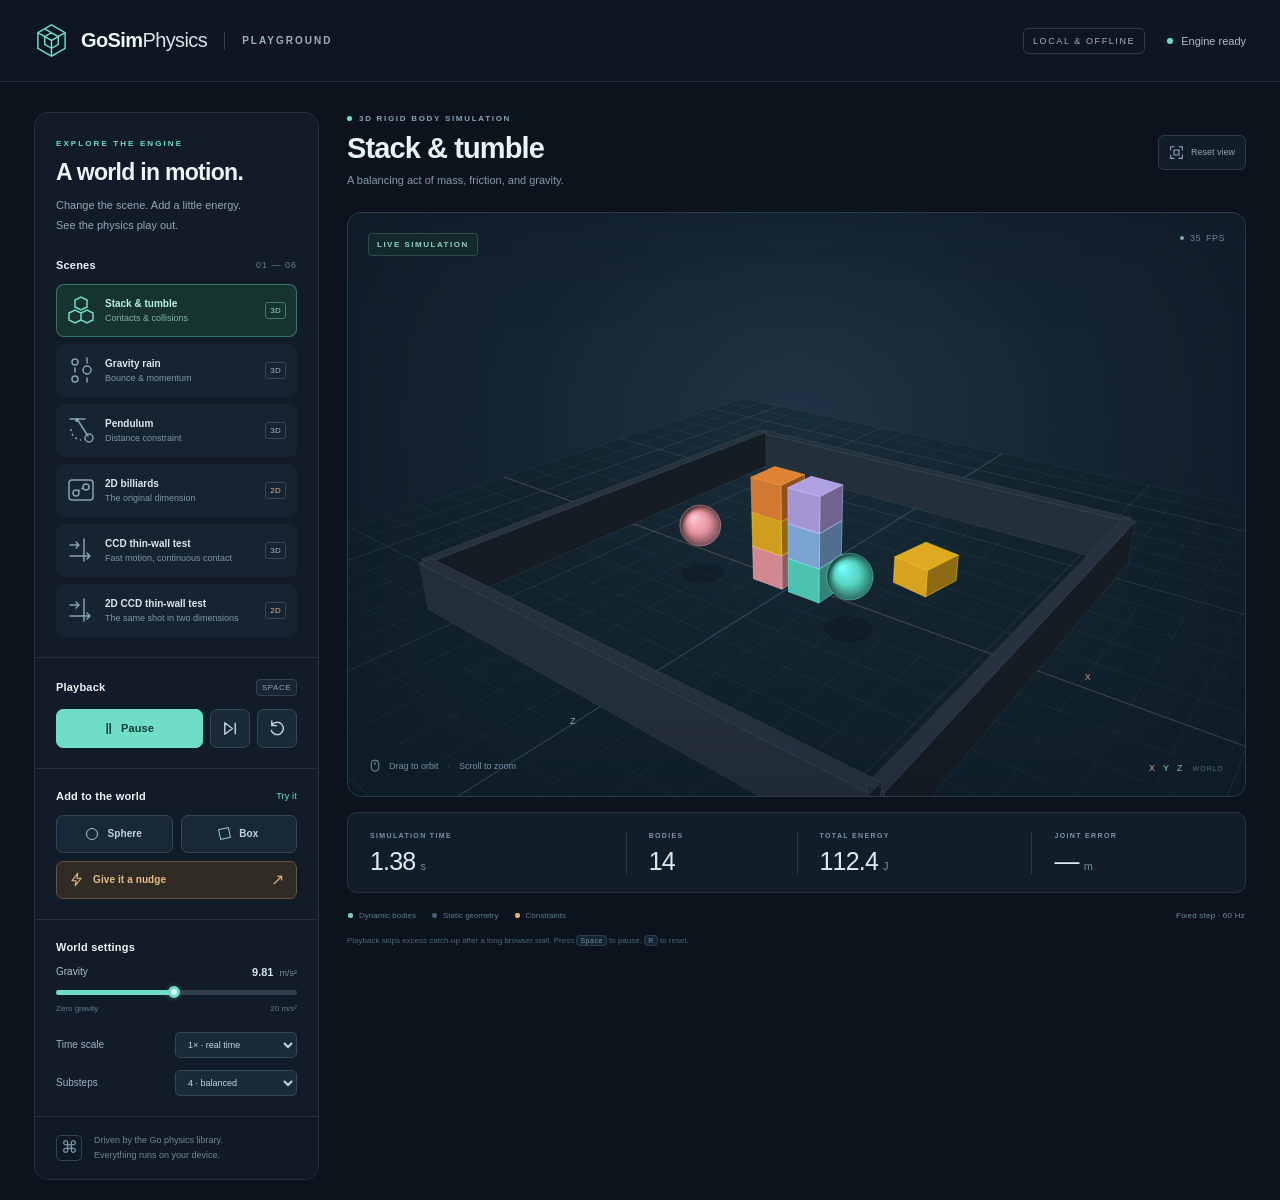
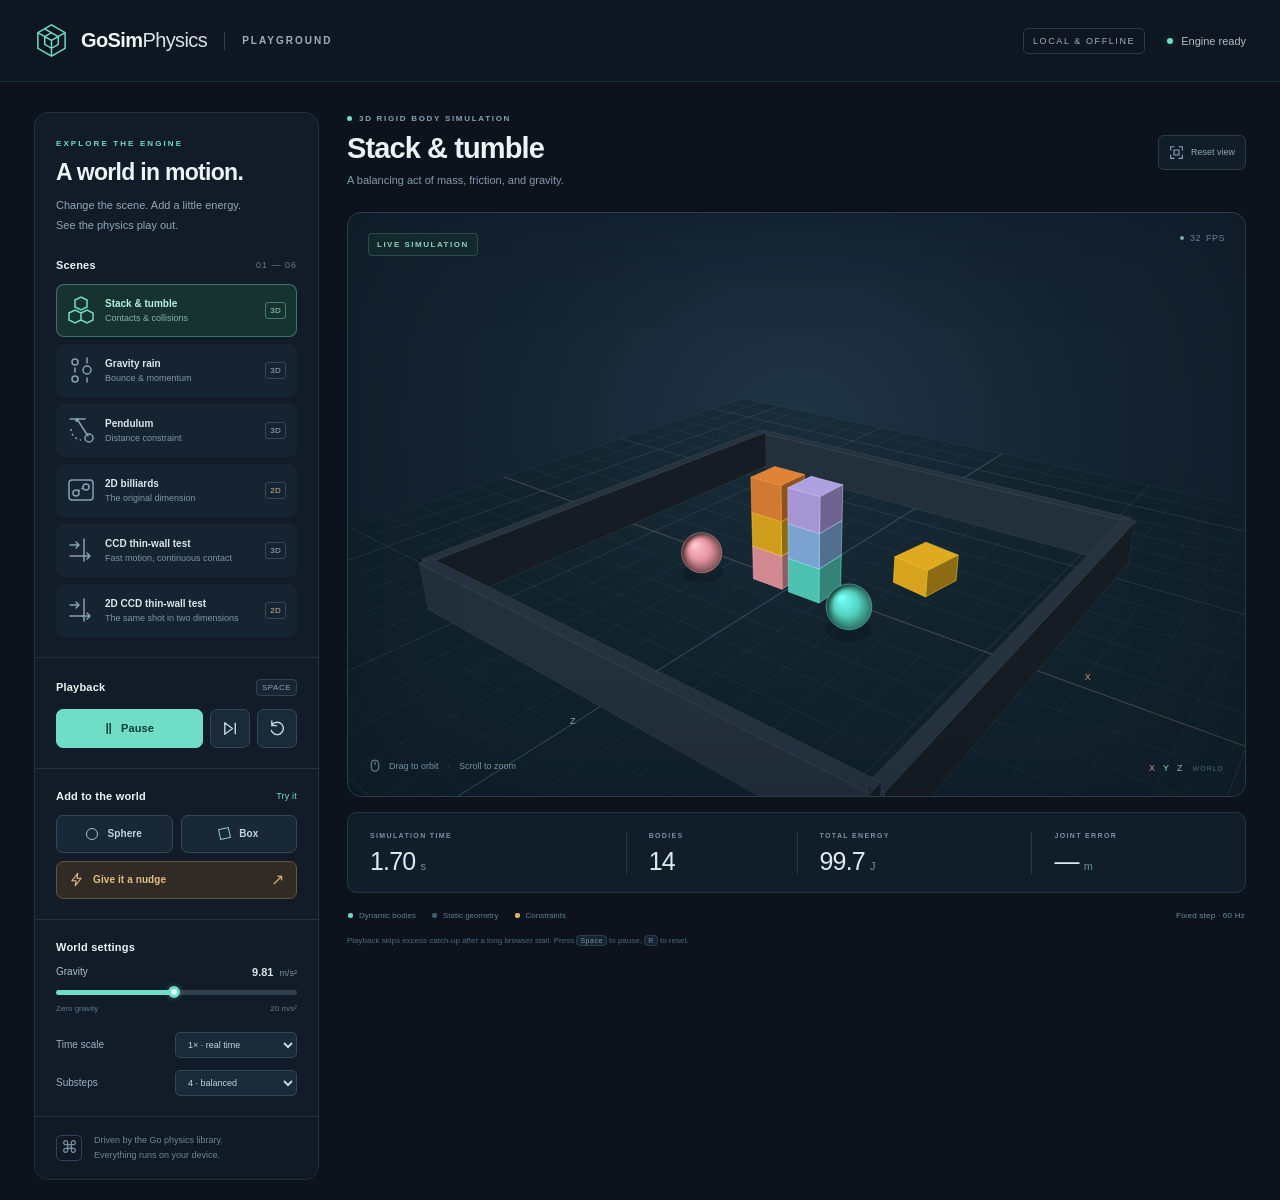
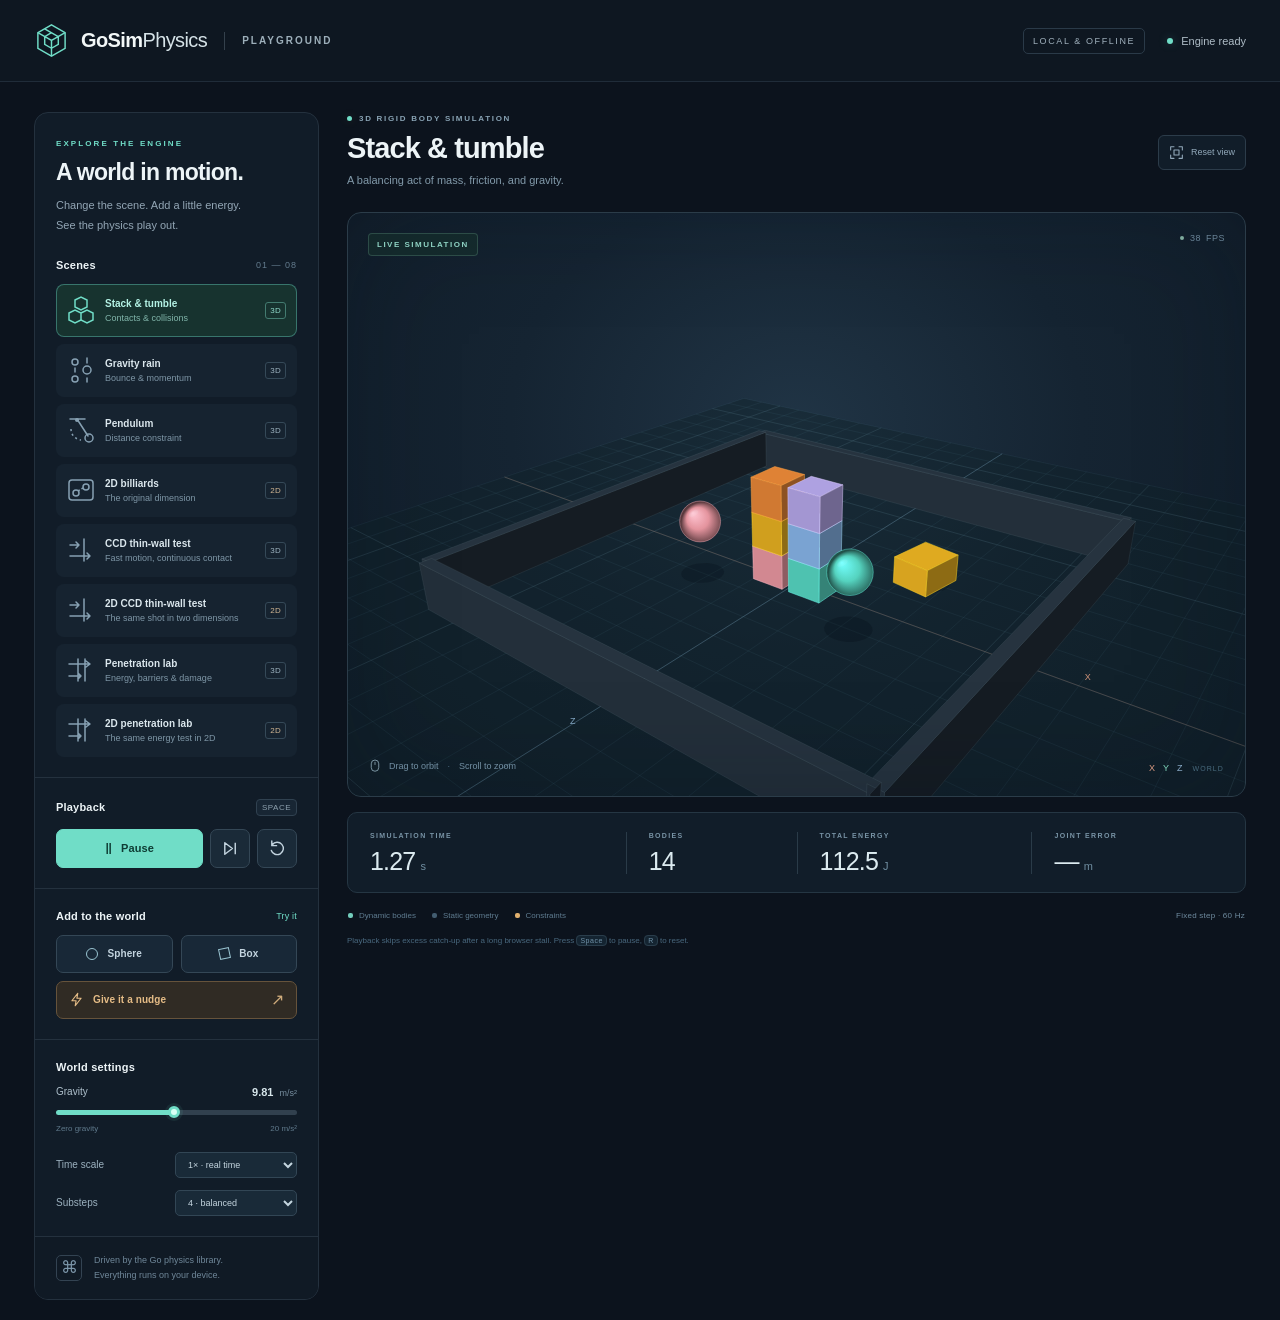
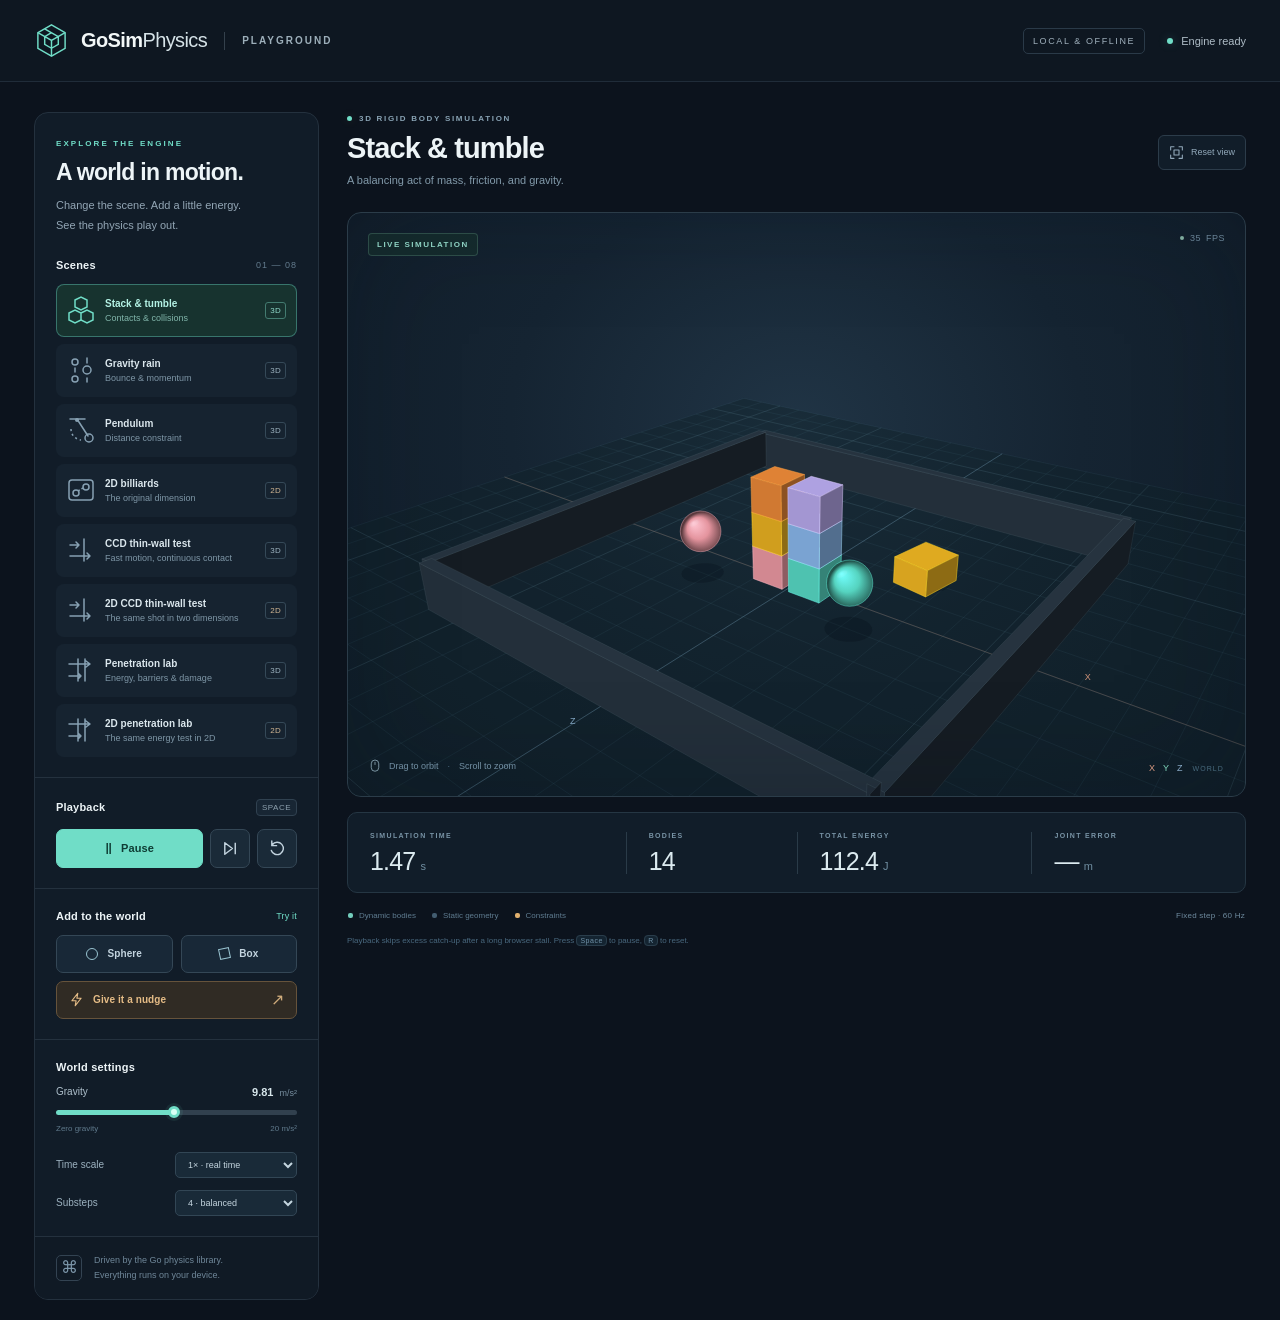
